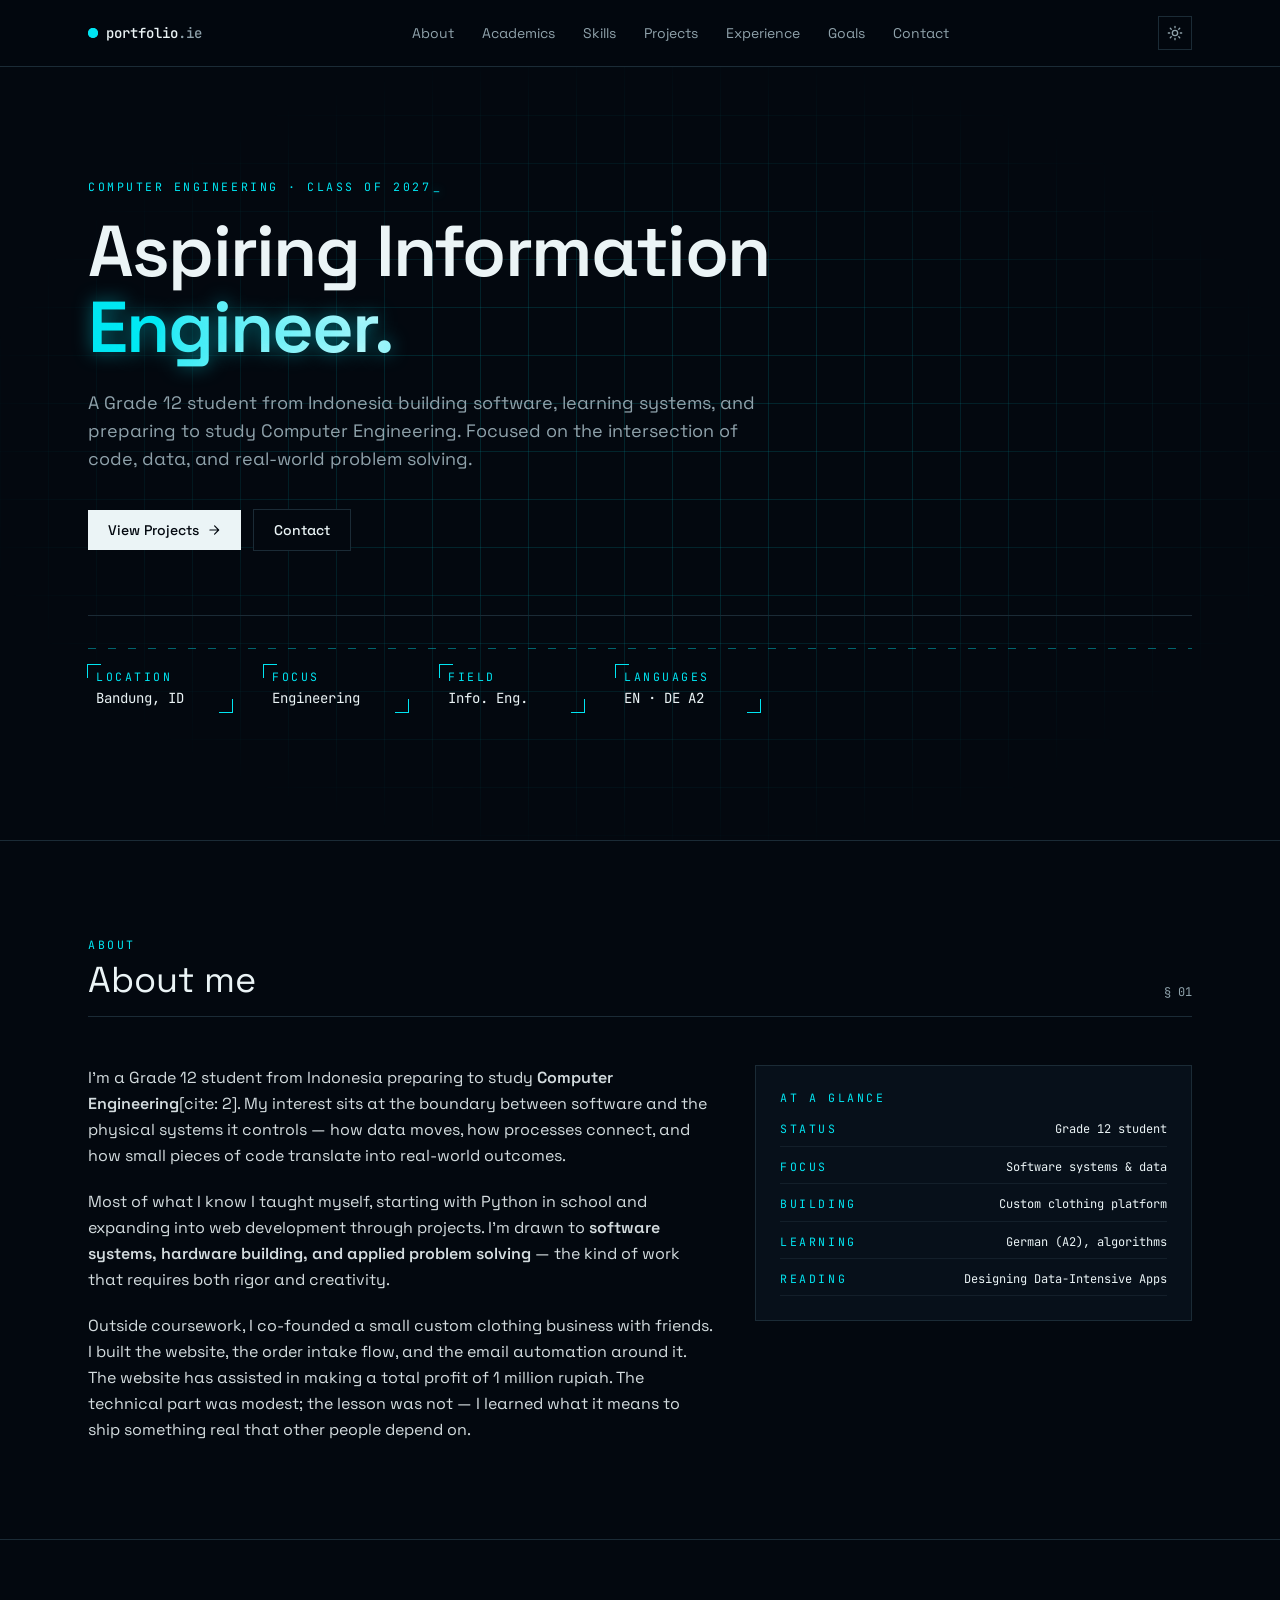
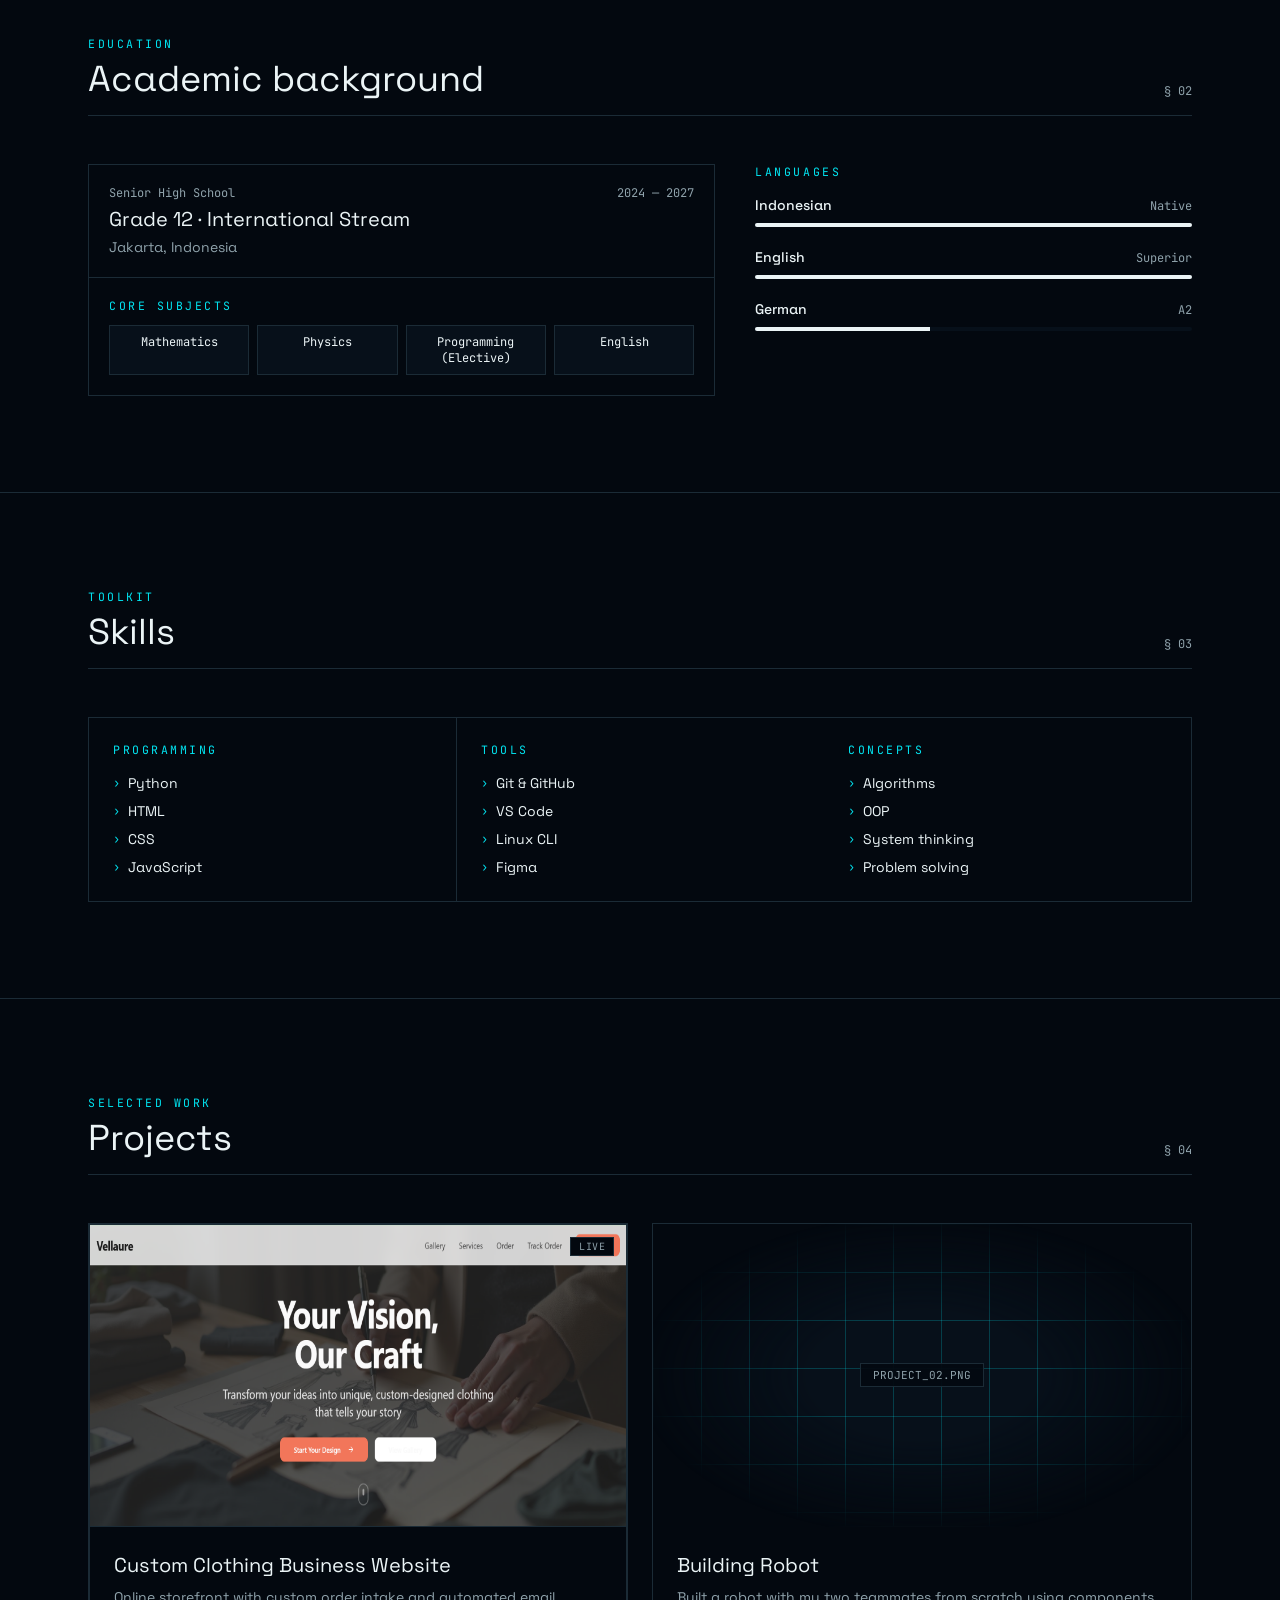
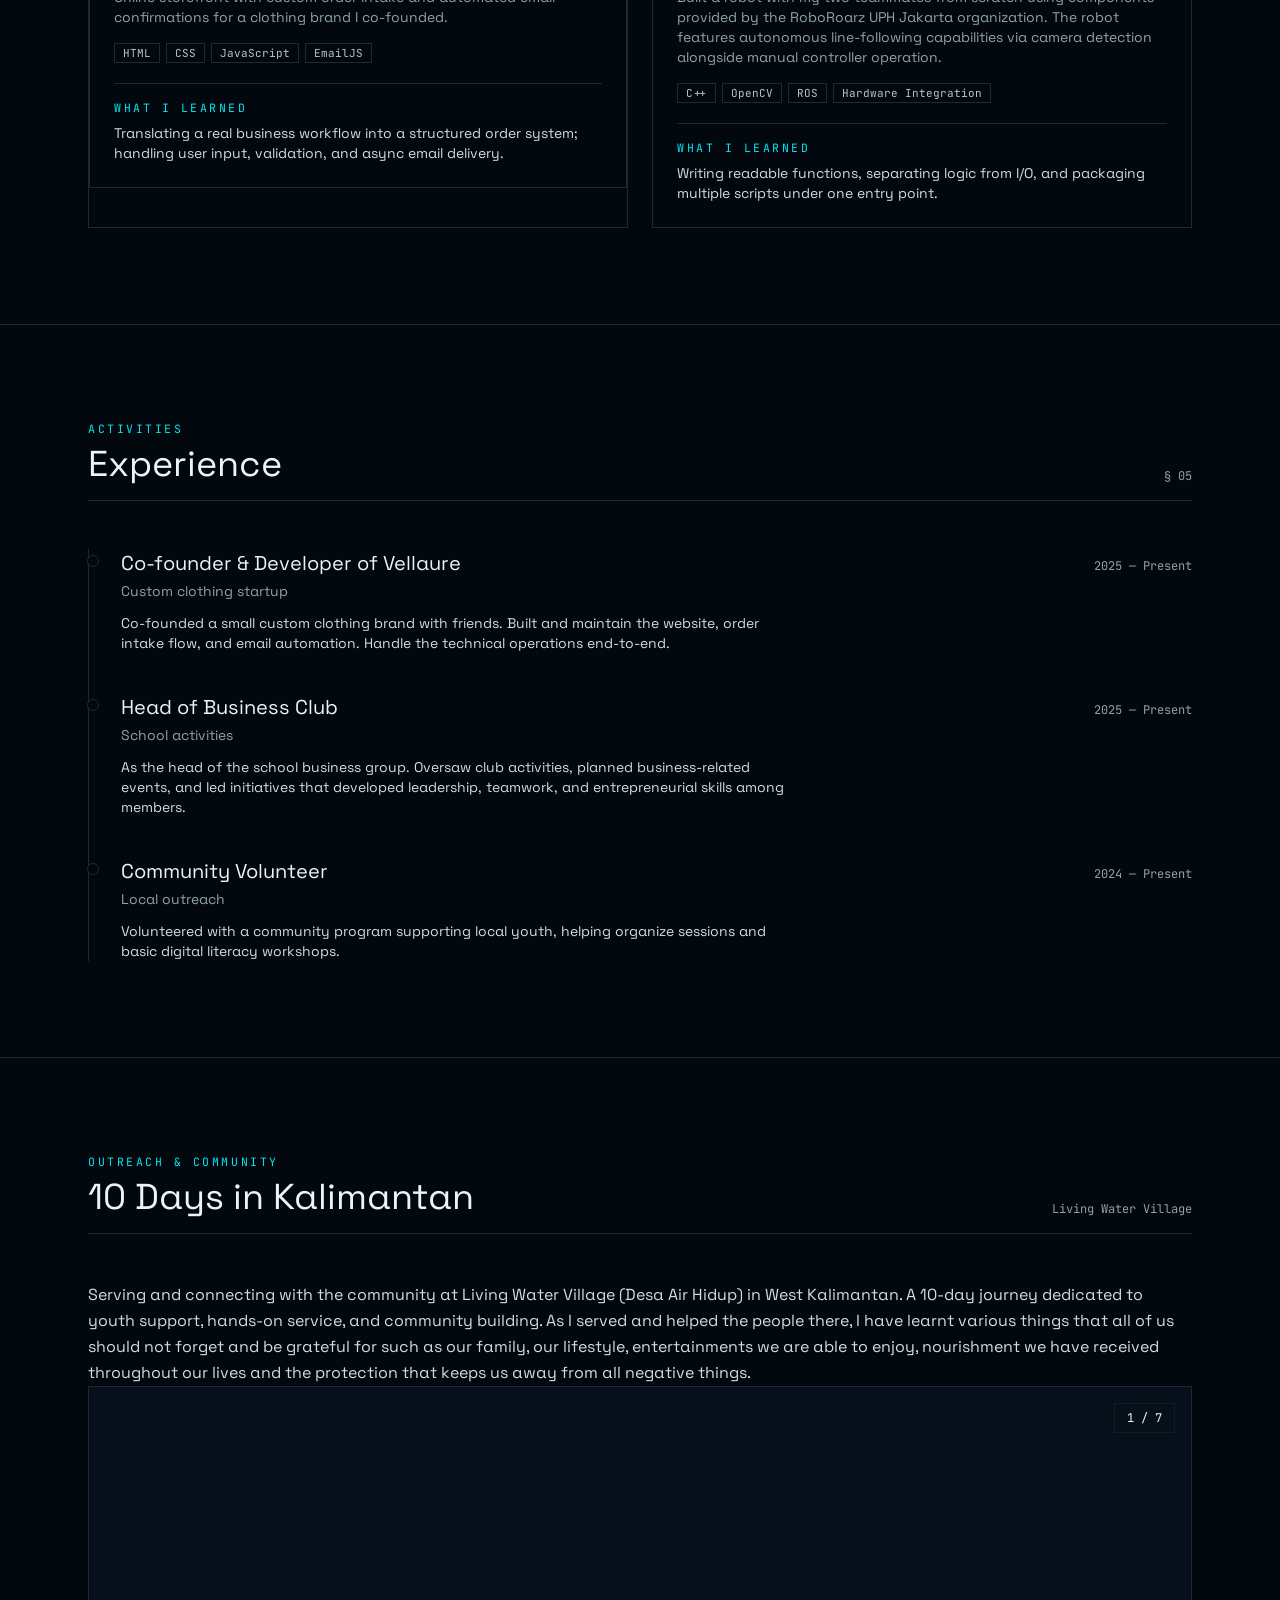
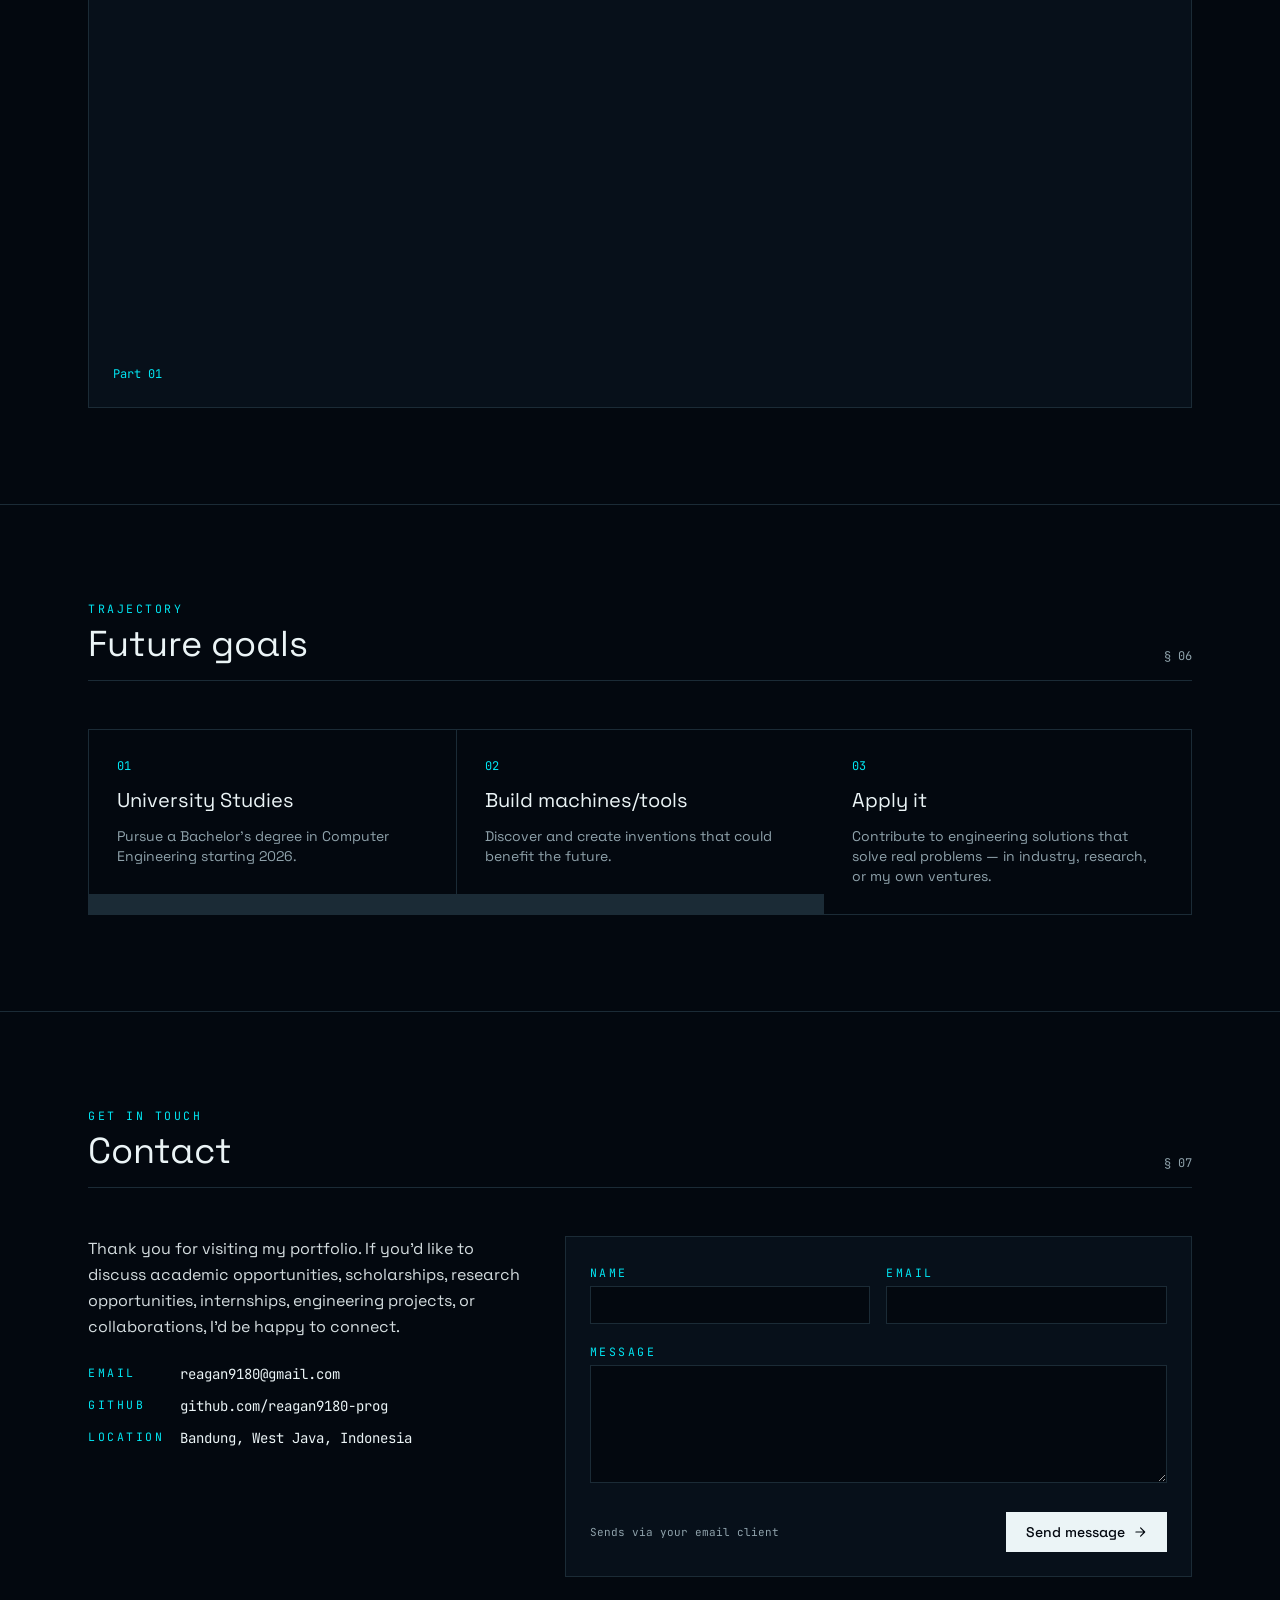
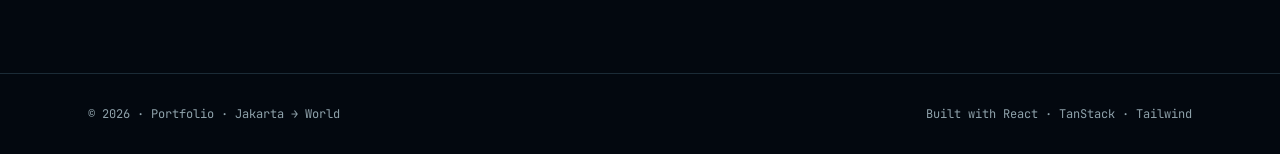
==== index.html @ f6b2bc84 "Update index.html" ====
<!DOCTYPE html>
<html lang="en" class="dark">
<head>
  <meta charset="utf-8">
  <meta name="viewport" content="width=device-width, initial-scale=1">
  <title>Aspiring Computer Engineer — Portfolio</title>
  
  <link rel="stylesheet" href="./assets/styles.css" data-precedence="default">
  <link rel="stylesheet" href="https://fonts.googleapis.com/css2?family=Space+Grotesk:wght@400;500;600;700&family=JetBrains+Mono:wght@400;500;600&display=swap" data-precedence="default">
  
  <link rel="preconnect" href="https://fonts.googleapis.com">
  <link rel="preconnect" href="https://fonts.gstatic.com" crossorigin="anonymous">
  <link rel="modulepreload" href="./assets/index.js">
  <link rel="modulepreload" href="./assets/routes.js">

  <meta name="description" content="Grade 12 student from Indonesia studying Computer Engineering. Projects, skills, and academic background.">
  <meta property="og:type" content="website">
  <meta property="og:title" content="Aspiring Computer Engineer — Portfolio">
  <meta property="og:description" content="Grade 12 student studying Computer Engineering. Projects in Python, web development, and systems thinking.">
  <meta name="twitter:card" content="summary">
</head>
<body>
  <div class="relative min-h-screen text-foreground">
    
    <header class="sticky top-0 z-40 border-b backdrop-blur transition-colors border-rule bg-background/85">
      <div class="mx-auto flex max-w-6xl items-center justify-between px-6 py-4">
        <a href="#top" class="flex items-center gap-2 font-mono text-sm font-medium">
          <span class="relative inline-flex h-2.5 w-2.5">
            <span class="absolute inline-flex h-full w-full animate-pulse-glow rounded-full bg-accent"></span>
            <span class="relative inline-flex h-2.5 w-2.5 rounded-full bg-accent"></span>
          </span>
          <span>portfolio<span class="text-muted-foreground">.ie</span></span>
        </a>
        
        <nav class="hidden items-center gap-7 md:flex">
          <a href="#about" class="text-sm text-muted-foreground transition-colors hover:text-foreground">About</a>
          <a href="#academics" class="text-sm text-muted-foreground transition-colors hover:text-foreground">Academics</a>
          <a href="#skills" class="text-sm text-muted-foreground transition-colors hover:text-foreground">Skills</a>
          <a href="#projects" class="text-sm text-muted-foreground transition-colors hover:text-foreground">Projects</a>
          <a href="#experience" class="text-sm text-muted-foreground transition-colors hover:text-foreground">Experience</a>
          <a href="#goals" class="text-sm text-muted-foreground transition-colors hover:text-foreground">Goals</a>
          <a href="#contact" class="text-sm text-muted-foreground transition-colors hover:text-foreground">Contact</a>
        </nav>
        
        <div class="flex items-center gap-2">
          <button aria-label="Toggle theme" class="rounded-sm border border-border p-2 text-muted-foreground transition hover:text-foreground">
            <svg width="16" height="16" viewBox="0 0 24 24" fill="none" stroke="currentColor" stroke-width="2" stroke-linecap="round" stroke-linejoin="round">
              <circle cx="12" cy="12" r="4"></circle>
              <path d="M12 2v2M12 20v2M4.93 4.93l1.41 1.41M17.66 17.66l1.41 1.41M2 12h2M20 12h2M4.93 19.07l1.41-1.41M17.66 6.34l1.41-1.41"></path>
            </svg>
          </button>
          <button aria-label="Toggle menu" class="rounded-sm border border-border p-2 md:hidden">
            <svg width="16" height="16" viewBox="0 0 24 24" fill="none" stroke="currentColor" stroke-width="2" stroke-linecap="round">
              <path d="M4 6h16M4 12h16M4 18h16"></path>
            </svg>
          </button>
        </div>
      </div>
    </header>

    <main class="relative">
      
      <section id="top" class="relative overflow-hidden border-b border-rule">
        <div class="absolute inset-0 grid-bg opacity-60" aria-hidden="true"></div>
        <div class="relative mx-auto max-w-6xl px-6 pb-24 pt-20 md:pb-32 md:pt-28">
          <p class="eyebrow caret animate-fade-up">Computer Engineering · Class of 2027</p>
          <h1 class="mt-5 max-w-4xl font-serif text-5xl font-semibold leading-[1.05] tracking-tight md:text-7xl animate-fade-up">
            <span class="glitch" data-text="Aspiring Information">Aspiring Information</span><br>
            <span class="text-sheen text-glow">Engineer.</span>
          </h1>
          <p class="mt-6 max-w-2xl text-base text-muted-foreground md:text-lg animate-fade-up">
            A Grade 12 student from Indonesia building software, learning systems, and preparing to study Computer Engineering. Focused on the intersection of code, data, and real-world problem solving.
          </p>
          <div class="mt-9 flex flex-wrap items-center gap-3 animate-fade-up">
            <a href="#projects" class="inline-flex items-center gap-2 rounded-sm bg-foreground px-5 py-2.5 text-sm font-medium text-background transition hover:opacity-90">
              View Projects 
              <svg width="14" height="14" viewBox="0 0 24 24" fill="none" stroke="currentColor" stroke-width="2" stroke-linecap="round" stroke-linejoin="round">
                <path d="M5 12h14M13 5l7 7-7 7"></path>
              </svg>
            </a>
            <a href="#contact" class="inline-flex items-center gap-2 rounded-sm border border-border bg-background px-5 py-2.5 text-sm font-medium transition hover:bg-surface">Contact</a>
          </div>
          
          <div class="mt-16 border-t border-rule pt-8">
            <div class="mb-4 h-px w-full data-stream opacity-70" aria-hidden="true"></div>
            <dl class="grid max-w-2xl grid-cols-2 gap-x-8 gap-y-6 sm:grid-cols-4">
              <div class="corner-brackets px-2 py-1">
                <dt class="eyebrow">Location</dt>
                <dd class="mt-1 font-mono text-sm flicker">Bandung, ID</dd>
              </div>
              <div class="corner-brackets px-2 py-1">
                <dt class="eyebrow">Focus</dt>
                <dd class="mt-1 font-mono text-sm flicker">Engineering</dd>
              </div>
              <div class="corner-brackets px-2 py-1">
                <dt class="eyebrow">Field</dt>
                <dd class="mt-1 font-mono text-sm flicker">Info. Eng.</dd>
              </div>
              <div class="corner-brackets px-2 py-1">
                <dt class="eyebrow">Languages</dt>
                <dd class="mt-1 font-mono text-sm flicker">EN · DE A2</dd>
              </div>
            </dl>
          </div>
        </div>
      </section>

      <section id="about" class="section-pad border-b border-rule">
        <div class="mx-auto max-w-6xl px-6">
          <div class="reveal reveal-in">
            <div class="mb-12 flex items-end justify-between border-b border-rule pb-4 hud-frame">
              <div>
                <p class="eyebrow">About</p>
                <h2 class="mt-2 font-serif text-3xl md:text-4xl glitch" data-text="About me">About me</h2>
              </div>
              <span class="font-mono text-xs text-muted-foreground">§ 01</span>
            </div>
          </div>
          
          <div class="grid gap-10 md:grid-cols-12">
            <div class="md:col-span-7 space-y-5 text-base leading-relaxed text-foreground/90">
              <p>I'm a Grade 12 student from Indonesia preparing to study <strong class="font-semibold">Computer Engineering</strong>[cite: 2]. My interest sits at the boundary between software and the physical systems it controls — how data moves, how processes connect, and how small pieces of code translate into real-world outcomes.</p>
              <p>Most of what I know I taught myself, starting with Python in school and expanding into web development through projects. I'm drawn to <strong class="font-semibold">software systems, hardware building, and applied problem solving</strong> — the kind of work that requires both rigor and creativity.</p>
              <p>Outside coursework, I co-founded a small custom clothing business with friends. I built the website, the order intake flow, and the email automation around it. The website has assisted in making a total profit of 1 million rupiah. The technical part was modest; the lesson was not — I learned what it means to ship something real that other people depend on.</p>
            </div>
            <aside class="md:col-span-5">
              <div class="rounded-sm border border-rule bg-surface p-6">
                <p class="eyebrow">At a glance</p>
                <ul class="mt-4 space-y-3 text-sm">
                  <li class="flex items-baseline justify-between gap-4 border-b border-rule/60 pb-2 last:border-0 last:pb-0">
                    <span class="eyebrow">Status</span>
                    <span class="text-right font-mono text-xs text-foreground">Grade 12 student</span>
                  </li>
                  <li class="flex items-baseline justify-between gap-4 border-b border-rule/60 pb-2 last:border-0 last:pb-0">
                    <span class="eyebrow">Focus</span>
                    <span class="text-right font-mono text-xs text-foreground">Software systems &amp; data</span>
                  </li>
                  <li class="flex items-baseline justify-between gap-4 border-b border-rule/60 pb-2 last:border-0 last:pb-0">
                    <span class="eyebrow">Building</span>
                    <span class="text-right font-mono text-xs text-foreground">Custom clothing platform</span>
                  </li>
                  <li class="flex items-baseline justify-between gap-4 border-b border-rule/60 pb-2 last:border-0 last:pb-0">
                    <span class="eyebrow">Learning</span>
                    <span class="text-right font-mono text-xs text-foreground">German (A2), algorithms</span>
                  </li>
                  <li class="flex items-baseline justify-between gap-4 border-b border-rule/60 pb-2 last:border-0 last:pb-0">
                    <span class="eyebrow">Reading</span>
                    <span class="text-right font-mono text-xs text-foreground">Designing Data-Intensive Apps</span>
                  </li>
                </ul>
              </div>
            </aside>
          </div>
        </div>
      </section>

      <section id="academics" class="section-pad border-b border-rule">
        <div class="mx-auto max-w-6xl px-6">
          <div class="reveal reveal-in">
            <div class="mb-12 flex items-end justify-between border-b border-rule pb-4 hud-frame">
              <div>
                <p class="eyebrow">Education</p>
                <h2 class="mt-2 font-serif text-3xl md:text-4xl glitch" data-text="Academic background">Academic background</h2>
              </div>
              <span class="font-mono text-xs text-muted-foreground">§ 02</span>
            </div>
          </div>
          
          <div class="grid gap-10 md:grid-cols-12">
            <div class="md:col-span-7">
              <div class="rounded-sm border border-rule">
                <div class="flex items-baseline justify-between border-b border-rule p-5">
                  <div>
                    <p class="font-mono text-xs text-muted-foreground">Senior High School</p>
                    <h3 class="mt-1 font-serif text-xl">Grade 12 · International Stream</h3>
                    <p class="mt-1 text-sm text-muted-foreground">Jakarta, Indonesia</p>
                  </div>
                  <span class="font-mono text-xs text-muted-foreground">2024 — 2027</span>
                </div>
                <div class="p-5">
                  <p class="eyebrow mb-3">Core subjects</p>
                  <ul class="grid grid-cols-2 gap-2 sm:grid-cols-4">
                    <li class="rounded-sm border border-rule bg-surface px-3 py-2 text-center font-mono text-xs">Mathematics</li>
                    <li class="rounded-sm border border-rule bg-surface px-3 py-2 text-center font-mono text-xs">Physics</li>
                    <li class="rounded-sm border border-rule bg-surface px-3 py-2 text-center font-mono text-xs">Programming (Elective)</li>
                    <li class="rounded-sm border border-rule bg-surface px-3 py-2 text-center font-mono text-xs">English</li>
                  </ul>
                </div>
              </div>
            </div>
            
            <div class="md:col-span-5">
              <p class="eyebrow mb-4">Languages</p>
              <ul class="space-y-5">
                <li>
                  <div class="flex items-baseline justify-between">
                    <span class="text-sm font-medium">Indonesian</span>
                    <span class="font-mono text-xs text-muted-foreground">Native</span>
                  </div>
                  <div class="mt-2 h-1 w-full overflow-hidden rounded-full bg-surface">
                    <div class="h-full bg-foreground" style="width:100%"></div>
                  </div>
                </li>
                <li>
                  <div class="flex items-baseline justify-between">
                    <span class="text-sm font-medium">English</span>
                    <span class="font-mono text-xs text-muted-foreground">Superior</span>
                  </div>
                  <div class="mt-2 h-1 w-full overflow-hidden rounded-full bg-surface">
                    <div class="h-full bg-foreground" style="width:100%"></div>
                  </div>
                </li>
                <li>
                  <div class="flex items-baseline justify-between">
                    <span class="text-sm font-medium">German</span>
                    <span class="font-mono text-xs text-muted-foreground">A2</span>
                  </div>
                  <div class="mt-2 h-1 w-full overflow-hidden rounded-full bg-surface">
                    <div class="h-full bg-foreground" style="width:40%"></div>
                  </div>
                </li>
              </ul>
            </div>
          </div>
        </div>
      </section>

      <section id="skills" class="section-pad border-b border-rule">
        <div class="mx-auto max-w-6xl px-6">
          <div class="reveal reveal-in">
            <div class="mb-12 flex items-end justify-between border-b border-rule pb-4 hud-frame">
              <div>
                <p class="eyebrow">Toolkit</p>
                <h2 class="mt-2 font-serif text-3xl md:text-4xl glitch" data-text="Skills">Skills</h2>
              </div>
              <span class="font-mono text-xs text-muted-foreground">§ 03</span>
            </div>
          </div>
          
          <div class="grid gap-px overflow-hidden rounded-sm border border-rule bg-rule sm:grid-cols-3">
            <div class="reveal reveal-in">
              <div class="bg-background p-6 transition duration-500 hover:bg-surface">
                <p class="eyebrow">Programming</p>
                <ul class="mt-4 space-y-2">
                  <li class="flex items-center gap-2 text-sm"><span class="font-mono text-xs text-accent">›</span>Python</li>
                  <li class="flex items-center gap-2 text-sm"><span class="font-mono text-xs text-accent">›</span>HTML</li>
                  <li class="flex items-center gap-2 text-sm"><span class="font-mono text-xs text-accent">›</span>CSS</li>
                  <li class="flex items-center gap-2 text-sm"><span class="font-mono text-xs text-accent">›</span>JavaScript</li>
                </ul>
              </div>
            </div>
            
            <div class="reveal reveal-in" style="transition-delay:120ms">
              <div class="bg-background p-6 transition duration-500 hover:bg-surface">
                <p class="eyebrow">Tools</p>
                <ul class="mt-4 space-y-2">
                  <li class="flex items-center gap-2 text-sm"><span class="font-mono text-xs text-accent">›</span>Git &amp; GitHub</li>
                  <li class="flex items-center gap-2 text-sm"><span class="font-mono text-xs text-accent">›</span>VS Code</li>
                  <li class="flex items-center gap-2 text-sm"><span class="font-mono text-xs text-accent">›</span>Linux CLI</li>
                  <li class="flex items-center gap-2 text-sm"><span class="font-mono text-xs text-accent">›</span>Figma</li>
                </ul>
              </div>
            </div>
            
            <div class="reveal reveal-in" style="transition-delay:240ms">
              <div class="bg-background p-6 transition duration-500 hover:bg-surface">
                <p class="eyebrow">Concepts</p>
                <ul class="mt-4 space-y-2">
                  <li class="flex items-center gap-2 text-sm"><span class="font-mono text-xs text-accent">›</span>Algorithms</li>
                  <li class="flex items-center gap-2 text-sm"><span class="font-mono text-xs text-accent">›</span>OOP</li>
                  <li class="flex items-center gap-2 text-sm"><span class="font-mono text-xs text-accent">›</span>System thinking</li>
                  <li class="flex items-center gap-2 text-sm"><span class="font-mono text-xs text-accent">›</span>Problem solving</li>
                </ul>
              </div>
            </div>
          </div>
        </div>
      </section>

      <section id="projects" class="section-pad border-b border-rule">
        <div class="mx-auto max-w-6xl px-6">
          <div class="reveal reveal-in">
            <div class="mb-12 flex items-end justify-between border-b border-rule pb-4 hud-frame">
              <div>
                <p class="eyebrow">Selected work</p>
                <h2 class="mt-2 font-serif text-3xl md:text-4xl glitch" data-text="Projects">Projects</h2>
              </div>
              <span class="font-mono text-xs text-muted-foreground">§ 04</span>
            </div>
          </div>
          
          <div class="grid gap-6 md:grid-cols-2">
            <div class="reveal reveal-in" style="transition-delay:110ms">
              <article class="group flex flex-col h-full overflow-hidden rounded-sm border border-rule bg-white dark:bg-[#03050a] transition-all duration-300 hover:border-accent/40 backdrop-blur-sm">
                <a href="https://preview--vellaure.lovable.app/" target="_blank" rel="noreferrer" class="group flex flex-col overflow-hidden rounded-sm border border-rule bg-background transition duration-500 hover:-translate-y-1 hover:border-accent/60 hover:shadow-[0_20px_60px_-20px_color-mix(in_oklab,var(--color-accent)_35%,transparent)]">
                <div class="relative aspect-[16/9] overflow-hidden border-b border-rule bg-surface">
                <img src="./public/images/Vellaureimg.png" alt="Custom Clothing Business Storefront" class="h-full w-full object-cover transition duration-500 group-hover:scale-105">
                <span class="absolute right-3 top-3 rounded-sm border border-rule bg-background px-2 py-0.5 font-mono text-[10px] uppercase tracking-wider text-muted-foreground">Live</span>
                </div>
                <div class="flex flex-1 flex-col p-6">
                  <h3 class="font-serif text-xl">Custom Clothing Business Website</h3>
                  <p class="mt-2 text-sm text-muted-foreground">Online storefront with custom order intake and automated email confirmations for a clothing brand I co-founded.</p>
                  <div class="mt-4 flex flex-wrap gap-1.5">
                    <span class="rounded-sm border border-rule px-2 py-0.5 font-mono text-[11px] text-foreground/80">HTML</span>
                    <span class="rounded-sm border border-rule px-2 py-0.5 font-mono text-[11px] text-foreground/80">CSS</span>
                    <span class="rounded-sm border border-rule px-2 py-0.5 font-mono text-[11px] text-foreground/80">JavaScript</span>
                    <span class="rounded-sm border border-rule px-2 py-0.5 font-mono text-[11px] text-foreground/80">EmailJS</span>
                  </div>
                  <div class="mt-5 border-t border-rule pt-4">
                    <p class="eyebrow">What I learned</p>
                    <p class="mt-2 text-sm text-foreground/90">Translating a real business workflow into a structured order system; handling user input, validation, and async email delivery.</p>
                  </div>
                </div>
                </a>
              </article>
            </div>
            
            <div class="reveal reveal-in" style="transition-delay:110ms">
              <article class="group flex flex-col overflow-hidden rounded-sm border border-rule bg-background transition duration-500 hover:-translate-y-1 hover:border-accent/60 hover:shadow-[0_20px_60px_-20px_color-mix(in_oklab,var(--color-accent)_35%,transparent)]">
                <div class="relative aspect-[16/9] overflow-hidden border-b border-rule bg-surface grid-bg">
                  <div class="absolute inset-0 flex items-center justify-center">
                    <div class="rounded-sm border border-rule bg-background/80 px-3 py-1 font-mono text-[11px] text-muted-foreground backdrop-blur">PROJECT_02.PNG</div>
                  </div>
                  <span class="absolute right-3 top-3 rounded-sm border border-rule bg-background px-2 py-0.5 font-mono text-[10px] uppercase tracking-wider text-muted-foreground">Complete</span>
                </div>
                <div class="flex flex-1 flex-col p-6">
                  <h3 class="font-serif text-xl">Building Robot</h3>
                  <p class="mt-2 text-sm text-muted-foreground">Built a robot with my two teammates from scratch using components provided by the RoboRoarz UPH Jakarta organization. The robot features autonomous line-following capabilities via camera detection alongside manual controller operation.</p>
                  <div class="mt-4 flex flex-wrap gap-1.5">
                  <span class="rounded-sm border border-rule px-2 py-0.5 font-mono text-[11px] text-foreground/80">C++</span>
                  <span class="rounded-sm border border-rule px-2 py-0.5 font-mono text-[11px] text-foreground/80">OpenCV</span>
                  <span class="rounded-sm border border-rule px-2 py-0.5 font-mono text-[11px] text-foreground/80">ROS</span>
                  <span class="rounded-sm border border-rule px-2 py-0.5 font-mono text-[11px] text-foreground/80">Hardware Integration</span>
                  </div>
                  <div class="mt-5 border-t border-rule pt-4">
                    <p class="eyebrow">What I learned</p>
                    <p class="mt-2 text-sm text-foreground/90">Writing readable functions, separating logic from I/O, and packaging multiple scripts under one entry point.</p>
                  </div>
                </div>
              </article>
            </div>
          </div>
        </div>
      </section>

      <section id="experience" class="section-pad border-b border-rule">
        <div class="mx-auto max-w-6xl px-6">
          <div class="reveal reveal-in">
            <div class="mb-12 flex items-end justify-between border-b border-rule pb-4 hud-frame">
              <div>
                <p class="eyebrow">Activities</p>
                <h2 class="mt-2 font-serif text-3xl md:text-4xl glitch" data-text="Experience">Experience</h2>
              </div>
              <span class="font-mono text-xs text-muted-foreground">§ 05</span>
            </div>
          </div>
          
          <ol class="relative space-y-10 border-l border-rule pl-8">
            <div class="reveal reveal-in">
              <li class="relative">
                <span class="absolute -left-[34px] top-1.5 h-3 w-3 rounded-full border border-rule bg-background"></span>
                <div class="flex flex-wrap items-baseline justify-between gap-2">
                  <h3 class="font-serif text-xl">Co-founder &amp; Developer of Vellaure</h3>
                  <span class="font-mono text-xs text-muted-foreground">2025 — Present</span>
                </div>
                <p class="mt-1 text-sm text-muted-foreground">Custom clothing startup</p>
                <p class="mt-3 max-w-2xl text-sm text-foreground/90">Co-founded a small custom clothing brand with friends. Built and maintain the website, order intake flow, and email automation. Handle the technical operations end-to-end.</p>
              </li>
            </div>
            
            <div class="reveal reveal-in" style="transition-delay:120ms">
              <li class="relative">
                <span class="absolute -left-[34px] top-1.5 h-3 w-3 rounded-full border border-rule bg-background"></span>
                <div class="flex flex-wrap items-baseline justify-between gap-2">
                  <h3 class="font-serif text-xl">Head of Business Club</h3>
                  <span class="font-mono text-xs text-muted-foreground">2025 — Present</span>
                </div>
                <p class="mt-1 text-sm text-muted-foreground">School activities</p>
                <p class="mt-3 max-w-2xl text-sm text-foreground/90">As the head of the school business group. Oversaw club activities, planned business-related events, and led initiatives that developed leadership, teamwork, and entrepreneurial skills among members. </p>
              </li>
            </div>
            
            <div class="reveal reveal-in" style="transition-delay:240ms">
              <li class="relative">
                <span class="absolute -left-[34px] top-1.5 h-3 w-3 rounded-full border border-rule bg-background"></span>
                <div class="flex flex-wrap items-baseline justify-between gap-2">
                  <h3 class="font-serif text-xl">Community Volunteer</h3>
                  <span class="font-mono text-xs text-muted-foreground">2024 — Present</span>
                </div>
                <p class="mt-1 text-sm text-muted-foreground">Local outreach</p>
                <p class="mt-3 max-w-2xl text-sm text-foreground/90">Volunteered with a community program supporting local youth, helping organize sessions and basic digital literacy workshops.</p>
              </li>
            </div>
          </ol>
        </div>
      </section>

      <section id="kalimantan-slideshow" class="section-pad border-b border-rule">
        <div class="mx-auto max-w-6xl px-6">
          <div class="reveal reveal-in">
            <div class="mb-12 flex items-end justify-between border-b border-rule pb-4 hud-frame">
              <div>
                <p class="eyebrow">Outreach & Community</p>
                <h2 class="mt-2 font-serif text-3xl md:text-4xl glitch" data-text="10 Days in Kalimantan">10 Days in Kalimantan</h2>
              </div>
              <span class="font-mono text-xs text-muted-foreground">Living Water Village</span>
            </div>
          </div>

          <p class="mb-8 max-w-3xl text-base leading-relaxed text-foreground/90">
            Serving and connecting with the community at Living Water Village (Desa Air Hidup) in West Kalimantan. A 10-day journey dedicated to youth support, hands-on service, and community building. As I served and helped the people there, I have learnt various things that all of us should not forget and be grateful for such as our family, our lifestyle, entertainments we are able to enjoy, nourishment we have received throughout our lives and the protection that keeps us away from all negative things.
          </p>

          <div class="relative overflow-hidden rounded-sm border border-rule bg-surface shadow-2xl">
            <div id="slideshow-track" class="relative aspect-[16/9] w-full overflow-hidden md:aspect-[21/9]">
              
              <!-- Slide 1 -->
              <div class="slide absolute inset-0 transition-opacity duration-1000 ease-in-out opacity-100">
                <video src="./public/video/WhatsApp Video 2026-10-21 at 19.41.22.mp4" class="h-full w-full object-cover" autoplay muted loop playsinline></video>
                <div class="absolute bottom-0 inset-x-0 bg-gradient-to-t from-black/80 via-black/40 to-transparent p-6 text-white pointer-events-none">
                  <span class="font-mono text-xs text-accent">Part 01</span>
                </div>
              </div>

              <!-- Slide 2 -->
              <div class="slide absolute inset-0 transition-opacity duration-1000 ease-in-out opacity-0">
                <video src="./public/video/WhatsApp Video 2026-10-21 at 19.41.30.mp4" class="h-full w-full object-cover" autoplay muted loop playsinline></video>
                <div class="absolute bottom-0 inset-x-0 bg-gradient-to-t from-black/80 via-black/40 to-transparent p-6 text-white pointer-events-none">
                  <span class="font-mono text-xs text-accent">Part 02</span>
                </div>
              </div>

              <!-- Slide 3 -->
              <div class="slide absolute inset-0 transition-opacity duration-1000 ease-in-out opacity-0">
                <video src="./public/video/WhatsApp Video 2026-10-21 at 19.41.34.mp4" class="h-full w-full object-cover" autoplay muted loop playsinline></video>
                <div class="absolute bottom-0 inset-x-0 bg-gradient-to-t from-black/80 via-black/40 to-transparent p-6 text-white pointer-events-none">
                  <span class="font-mono text-xs text-accent">Part 03</span>
                </div>
              </div>

              <!-- Slide 4 -->
              <div class="slide absolute inset-0 transition-opacity duration-1000 ease-in-out opacity-0">
                <video src="./public/video/WhatsApp Video 2026-10-21 at 19.41.42.mp4" class="h-full w-full object-cover" autoplay muted loop playsinline></video>
                <div class="absolute bottom-0 inset-x-0 bg-gradient-to-t from-black/80 via-black/40 to-transparent p-6 text-white pointer-events-none">
                  <span class="font-mono text-xs text-accent">Part 04</span>
                </div>
              </div>

              <!-- Slide 5 -->
              <div class="slide absolute inset-0 transition-opacity duration-1000 ease-in-out opacity-0">
                <video src="./public/video/WhatsApp Video 2026-10-21 at 19.42.37.mp4" class="h-full w-full object-cover" autoplay muted loop playsinline></video>
                <div class="absolute bottom-0 inset-x-0 bg-gradient-to-t from-black/80 via-black/40 to-transparent p-6 text-white pointer-events-none">
                  <span class="font-mono text-xs text-accent">Part 05</span>
                </div>
              </div>

              <!-- Slide 6 -->
              <div class="slide absolute inset-0 transition-opacity duration-1000 ease-in-out opacity-0">
                <video src="./public/video/WhatsApp Video 2026-10-21 at 19.42.44.mp4" class="h-full w-full object-cover" autoplay muted loop playsinline></video>
                <div class="absolute bottom-0 inset-x-0 bg-gradient-to-t from-black/80 via-black/40 to-transparent p-6 text-white pointer-events-none">
                  <span class="font-mono text-xs text-accent">Part 06</span>
                </div>
              </div>

              <!-- Slide 7 -->
              <div class="slide absolute inset-0 transition-opacity duration-1000 ease-in-out opacity-0">
                <video src="./public/video/WhatsApp Video 2026-10-21 at 19.42.50.mp4" class="h-full w-full object-cover" autoplay muted loop playsinline></video>
                <div class="absolute bottom-0 inset-x-0 bg-gradient-to-t from-black/80 via-black/40 to-transparent p-6 text-white pointer-events-none">
                  <span class="font-mono text-xs text-accent">Part 07</span>
                </div>
              </div>

            </div>

            <div class="absolute top-4 right-4 z-10 flex items-center gap-2 rounded-sm border border-border/50 bg-background/70 px-3 py-1.5 backdrop-blur">
              <span id="slide-counter" class="font-mono text-xs text-foreground">1 / 7</span>
            </div>
          </div>
        </div>
      </section>

      <script>
        (function initKalimantanSlideshow() {
          let currentSlide = 0;
          const slides = document.querySelectorAll('#slideshow-track .slide');
          const counter = document.getElementById('slide-counter');
          const totalSlides = slides.length;
          const intervalTime = 4000;

          if (!slides.length) return;

          function showSlide(index) {
            slides.forEach((slide, i) => {
              if (i === index) {
                slide.classList.remove('opacity-0');
                slide.classList.add('opacity-100');
              } else {
                slide.classList.remove('opacity-100');
                slide.classList.add('opacity-0');
              }
            });
            if (counter) {
              counter.textContent = `${index + 1} / ${totalSlides}`;
            }
          }

          function nextSlide() {
            currentSlide = (currentSlide + 1) % totalSlides;
            showSlide(currentSlide);
          }

          setInterval(nextSlide, intervalTime);
        })();
      </script>

      <section id="goals" class="section-pad border-b border-rule">
        <div class="mx-auto max-w-6xl px-6">
          <div class="reveal reveal-in">
            <div class="mb-12 flex items-end justify-between border-b border-rule pb-4 hud-frame">
              <div>
                <p class="eyebrow">Trajectory</p>
                <h2 class="mt-2 font-serif text-3xl md:text-4xl glitch" data-text="Future goals">Future goals</h2>
              </div>
              <span class="font-mono text-xs text-muted-foreground">§ 06</span>
            </div>
          </div>
          
          <div class="grid gap-px overflow-hidden rounded-sm border border-rule bg-rule md:grid-cols-3">
            <div class="reveal reveal-in">
              <div class="bg-background p-7 transition duration-500 hover:bg-surface">
                <p class="font-mono text-xs text-accent">01</p>
                <h3 class="mt-3 font-serif text-xl">University Studies</h3>
                <p class="mt-3 text-sm text-muted-foreground">Pursue a Bachelor's degree in Computer Engineering starting 2026.</p>
              </div>
            </div>
            
            <div class="reveal reveal-in" style="transition-delay:140ms">
              <div class="bg-background p-7 transition duration-500 hover:bg-surface">
                <p class="font-mono text-xs text-accent">02</p>
                <h3 class="mt-3 font-serif text-xl">Build machines/tools</h3>
                <p class="mt-3 text-sm text-muted-foreground">Discover and create inventions that could benefit the future.</p>
              </div>
            </div>
            
            <div class="reveal reveal-in" style="transition-delay:280ms">
              <div class="bg-background p-7 transition duration-500 hover:bg-surface">
                <p class="font-mono text-xs text-accent">03</p>
                <h3 class="mt-3 font-serif text-xl">Apply it</h3>
                <p class="mt-3 text-sm text-muted-foreground">Contribute to engineering solutions that solve real problems — in industry, research, or my own ventures.</p>
              </div>
            </div>
          </div>
        </div>
      </section>

      <section id="contact" class="section-pad">
        <div class="mx-auto max-w-6xl px-6">
          <div class="reveal reveal-in">
            <div class="mb-12 flex items-end justify-between border-b border-rule pb-4 hud-frame">
              <div>
                <p class="eyebrow">Get in touch</p>
                <h2 class="mt-2 font-serif text-3xl md:text-4xl glitch" data-text="Contact">Contact</h2>
              </div>
              <span class="font-mono text-xs text-muted-foreground">§ 07</span>
            </div>
          </div>
          
          <div class="grid gap-10 md:grid-cols-12">
            <div class="md:col-span-5 space-y-6">
              <p class="text-base leading-relaxed text-foreground/90">Thank you for visiting my portfolio. If you'd like to discuss academic opportunities, scholarships, research opportunities, internships, engineering projects, or collaborations, I'd be happy to connect.</p>
              <ul class="space-y-3 text-sm">
                <li class="flex items-center gap-3"><span class="eyebrow w-20">Email</span><a href="mailto:hello@example.com" class="font-mono text-foreground hover:text-accent">reagan9180@gmail.com</a></li>
                <li class="flex items-center gap-3"><span class="eyebrow w-20">GitHub</span><a href="https://github.com" target="_blank" rel="noreferrer" class="font-mono text-foreground hover:text-accent">github.com/reagan9180-prog</a></li>
                <li class="flex items-center gap-3"><span class="eyebrow w-20">Location</span><span class="font-mono text-foreground">Bandung, West Java, Indonesia</span></li>
              </ul>
            </div>
            
            <form class="md:col-span-7 space-y-4 rounded-sm border border-rule bg-surface p-6">
              <div class="grid gap-4 sm:grid-cols-2">
                <label class="block">
                  <span class="eyebrow">Name</span>
                  <input type="text" required class="mt-1 w-full rounded-sm border border-border bg-background px-3 py-2 text-sm outline-none transition focus:border-foreground/50 focus:ring-2 focus:ring-ring/20" name="name">
                </label>
                <label class="block">
                  <span class="eyebrow">Email</span>
                  <input type="email" required class="mt-1 w-full rounded-sm border border-border bg-background px-3 py-2 text-sm outline-none transition focus:border-foreground/50 focus:ring-2 focus:ring-ring/20" name="email">
                </label>
              </div>
              <label class="block">
                <span class="eyebrow">Message</span>
                <textarea name="message" required rows="5" class="mt-1 w-full rounded-sm border border-border bg-background px-3 py-2 text-sm outline-none transition focus:border-foreground/50 focus:ring-2 focus:ring-ring/20"></textarea>
              </label>
              <div class="flex items-center justify-between pt-2">
                <p class="font-mono text-[11px] text-muted-foreground">Sends via your email client</p>
                <button type="submit" class="inline-flex items-center gap-2 rounded-sm bg-foreground px-5 py-2.5 text-sm font-medium text-background transition hover:opacity-90">
                  Send message 
                  <svg width="14" height="14" viewBox="0 0 24 24" fill="none" stroke="currentColor" stroke-width="2" stroke-linecap="round" stroke-linejoin="round">
                    <path d="M5 12h14M13 5l7 7-7 7"></path>
                  </svg>
                </button>
              </div>
            </form>
          </div>
        </div>
      </section>
    </main>

    <footer class="border-t border-rule">
      <div class="mx-auto flex max-w-6xl flex-col items-start justify-between gap-3 px-6 py-8 text-xs text-muted-foreground sm:flex-row sm:items-center">
        <p class="font-mono">© 2026 · Portfolio · Jakarta → World</p>
        <p class="font-mono">Built with React · TanStack · Tailwind</p>
      </div>
    </footer>
  </div>
</body>
</html>
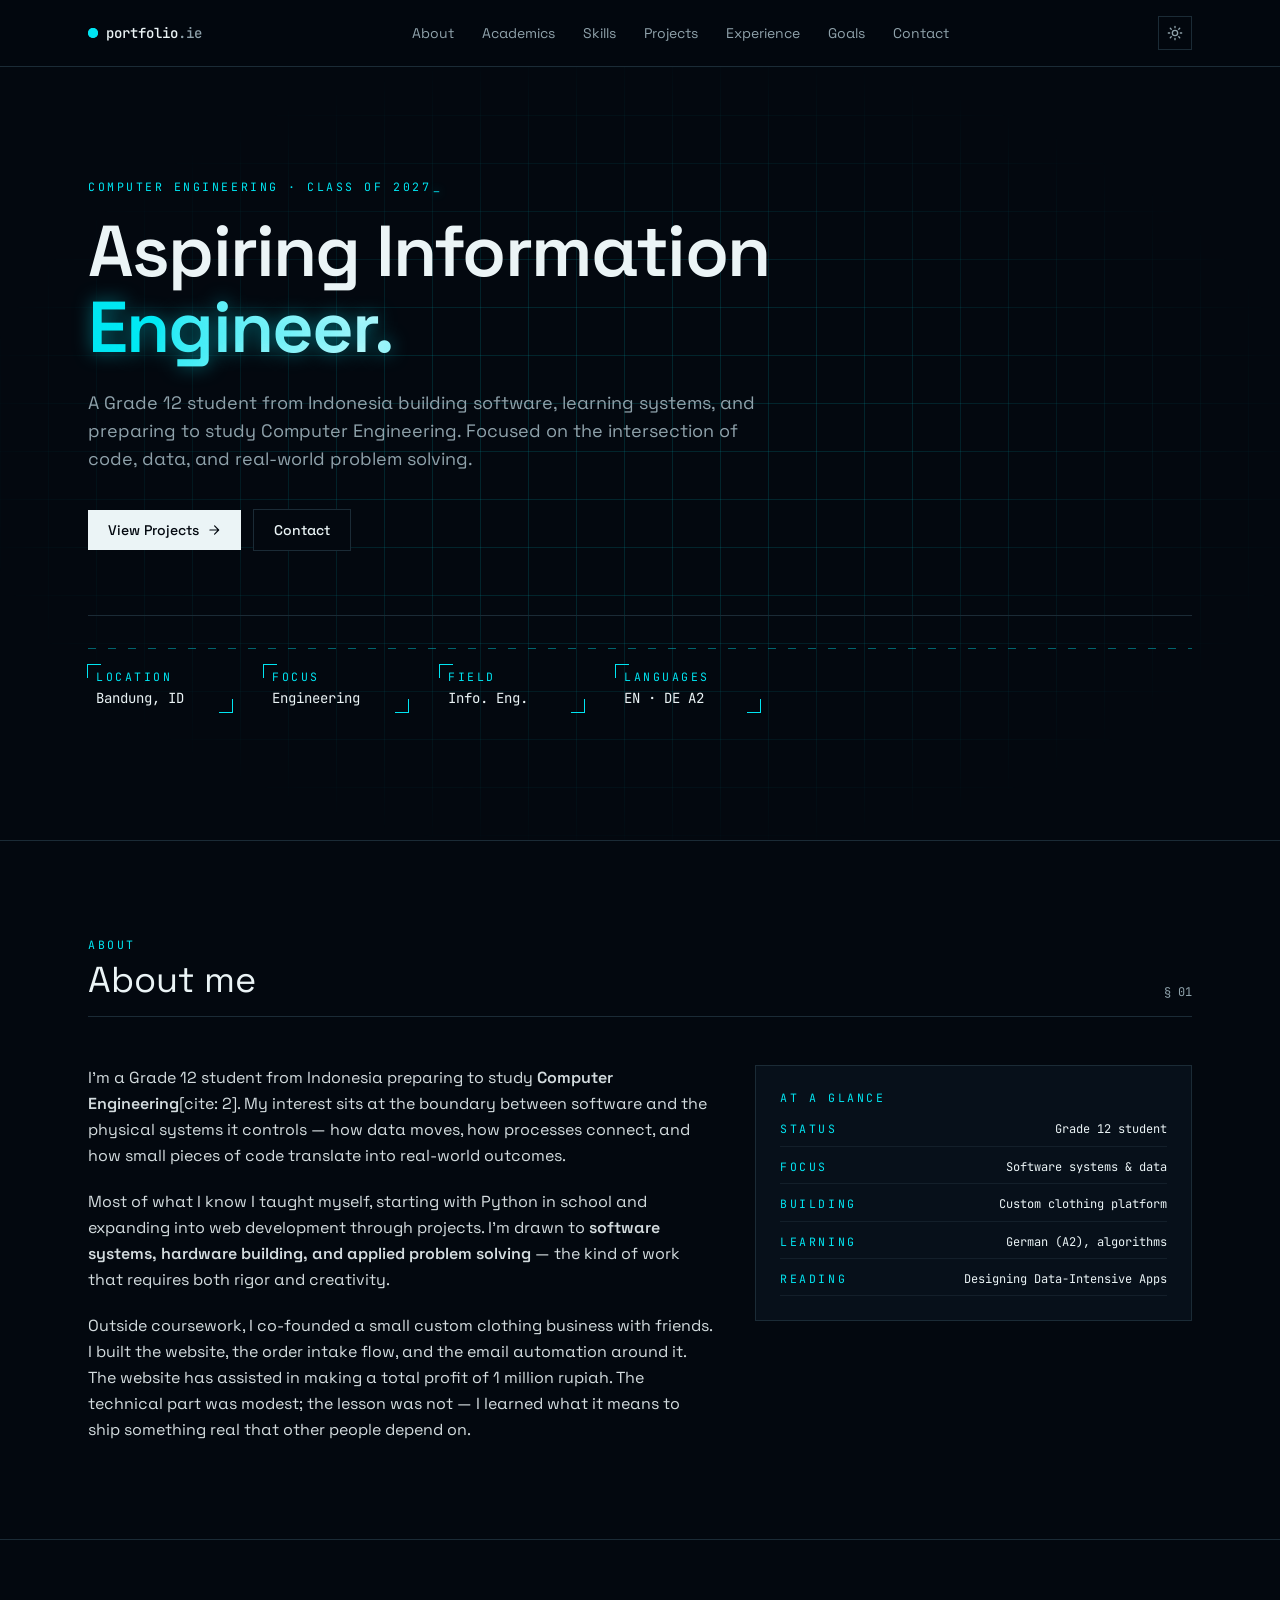
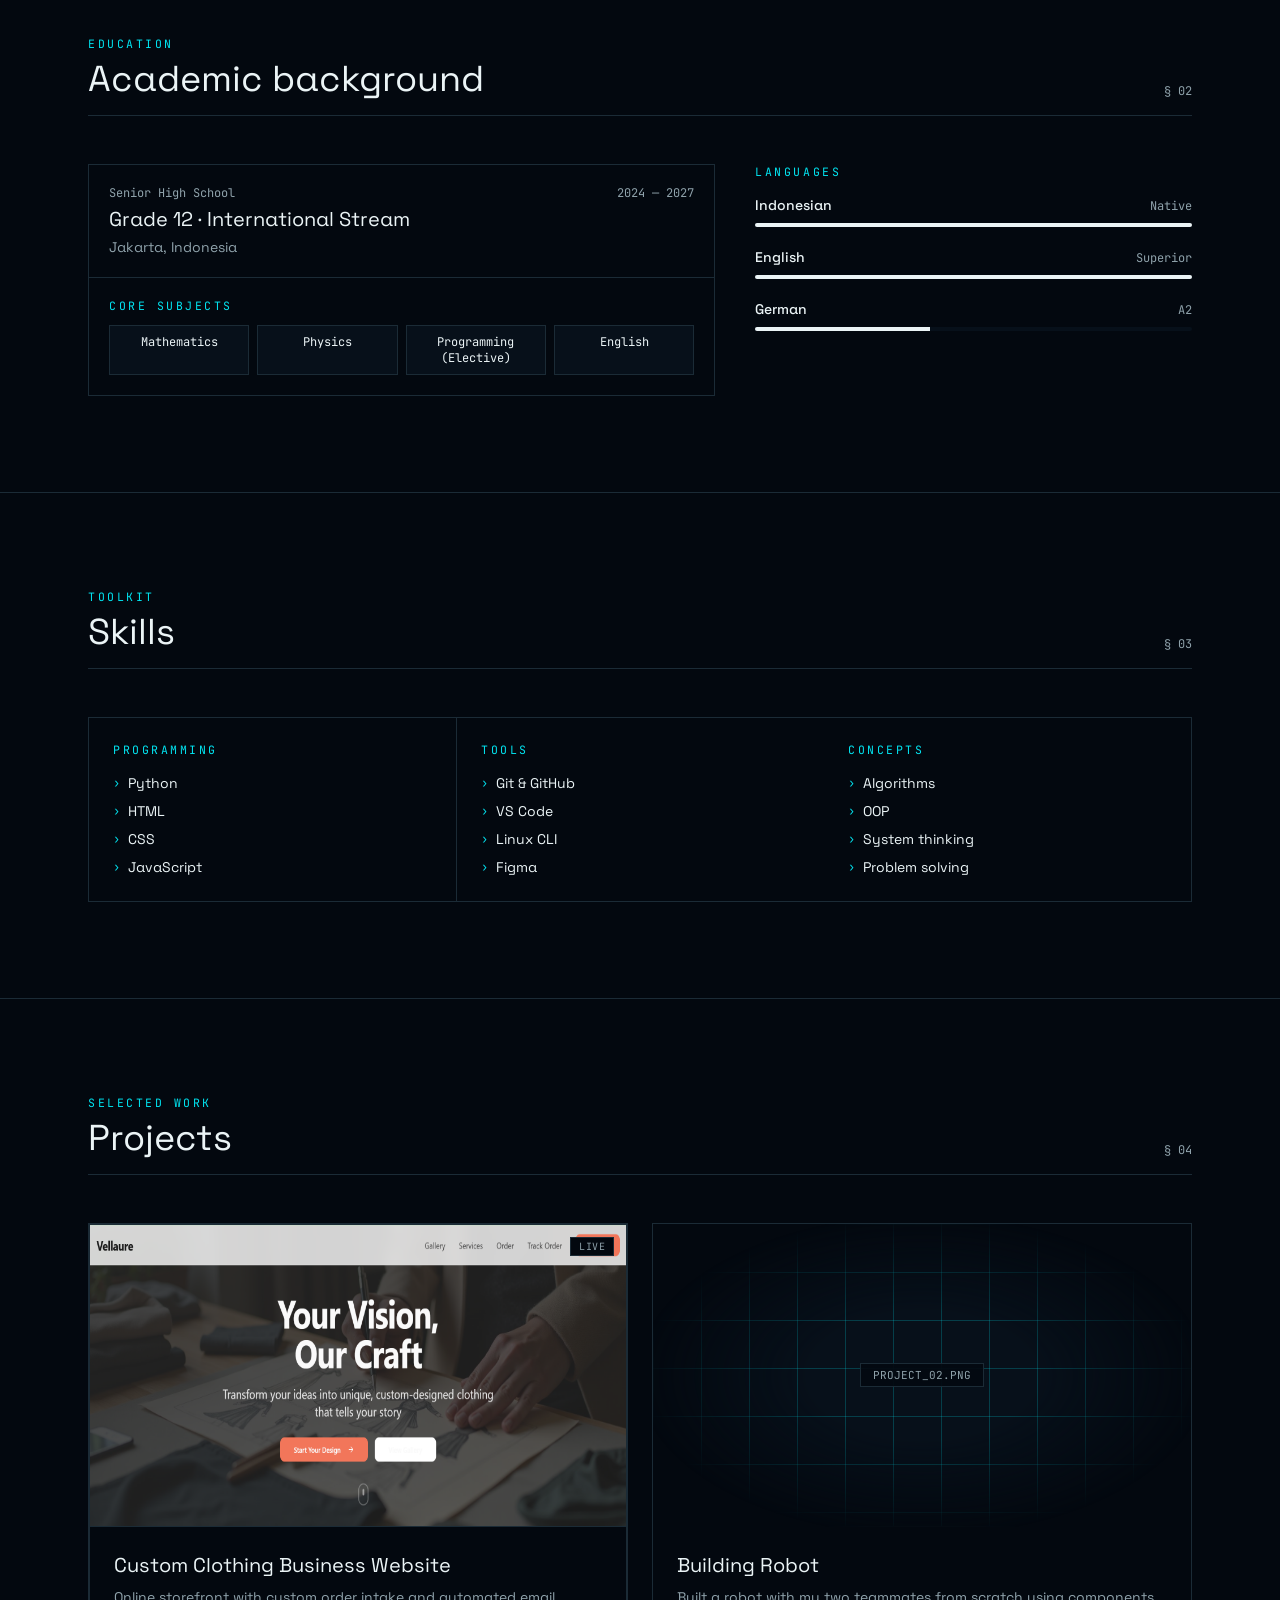
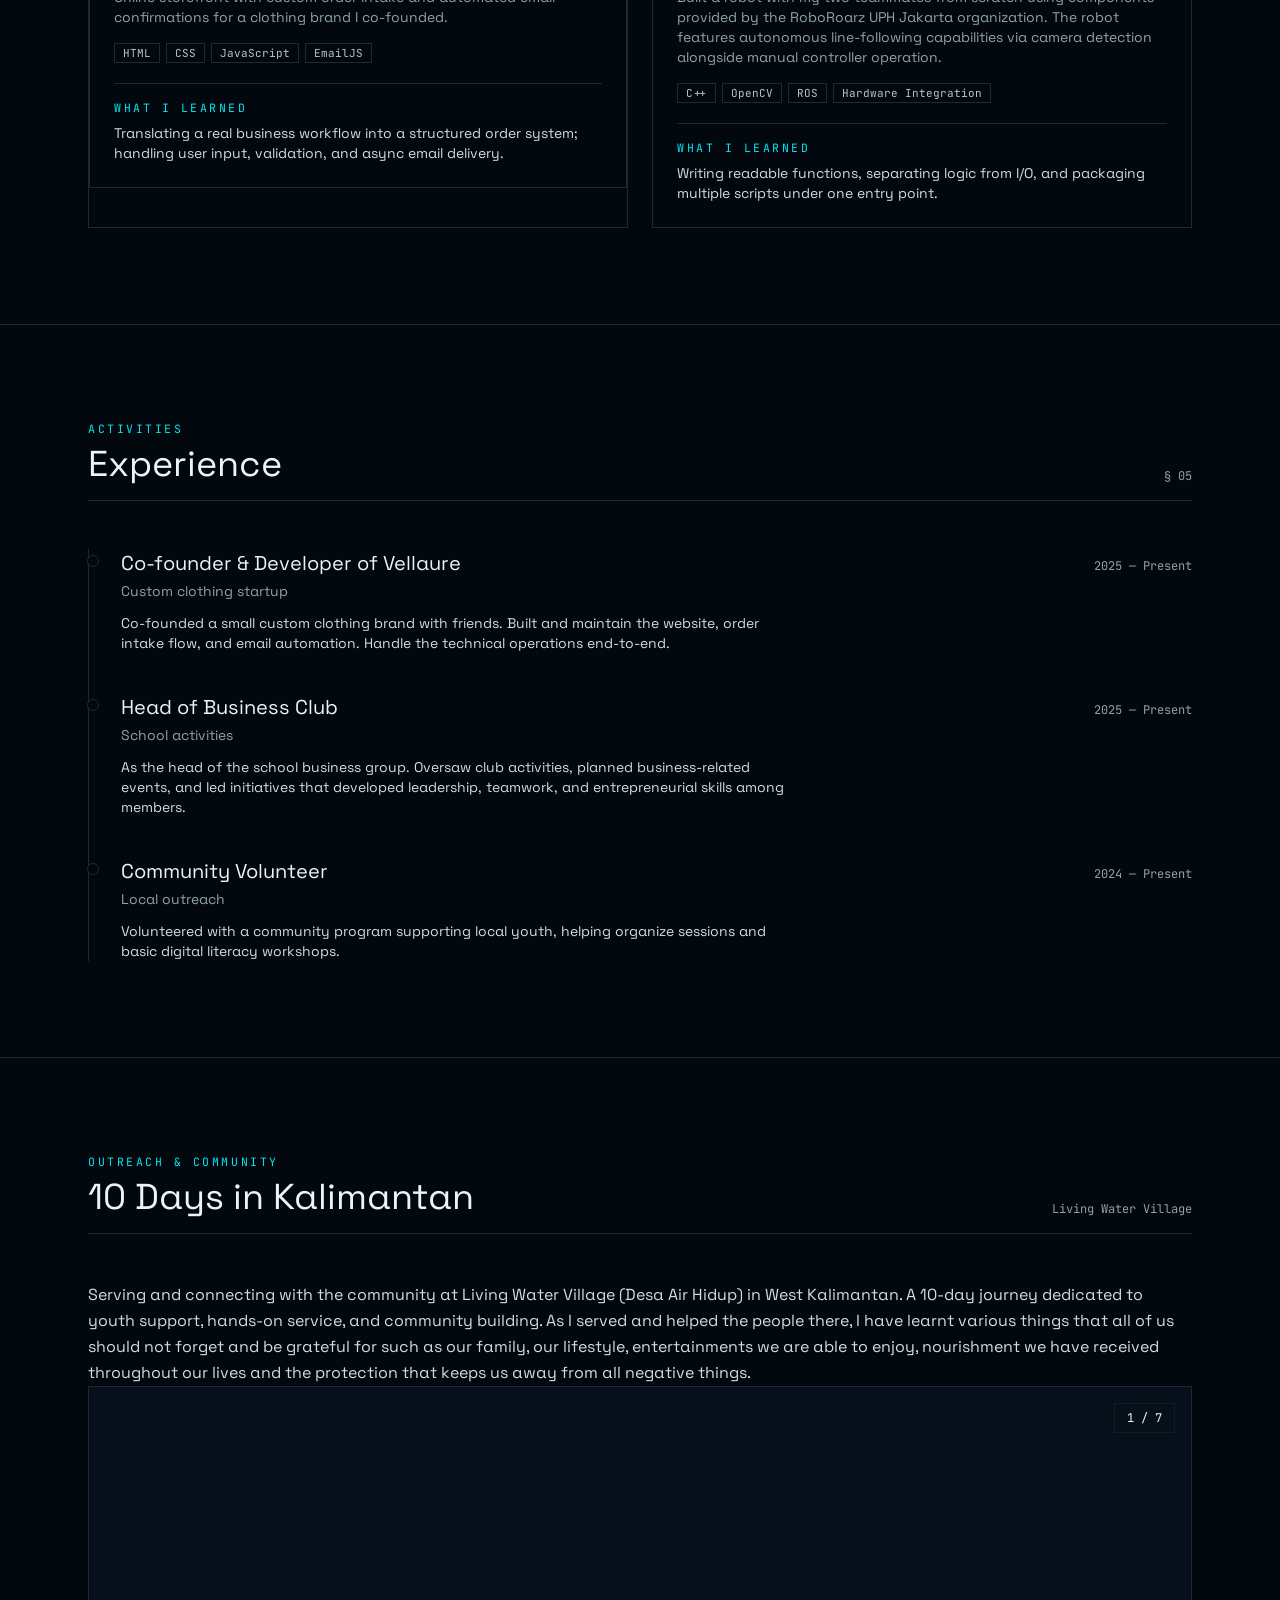
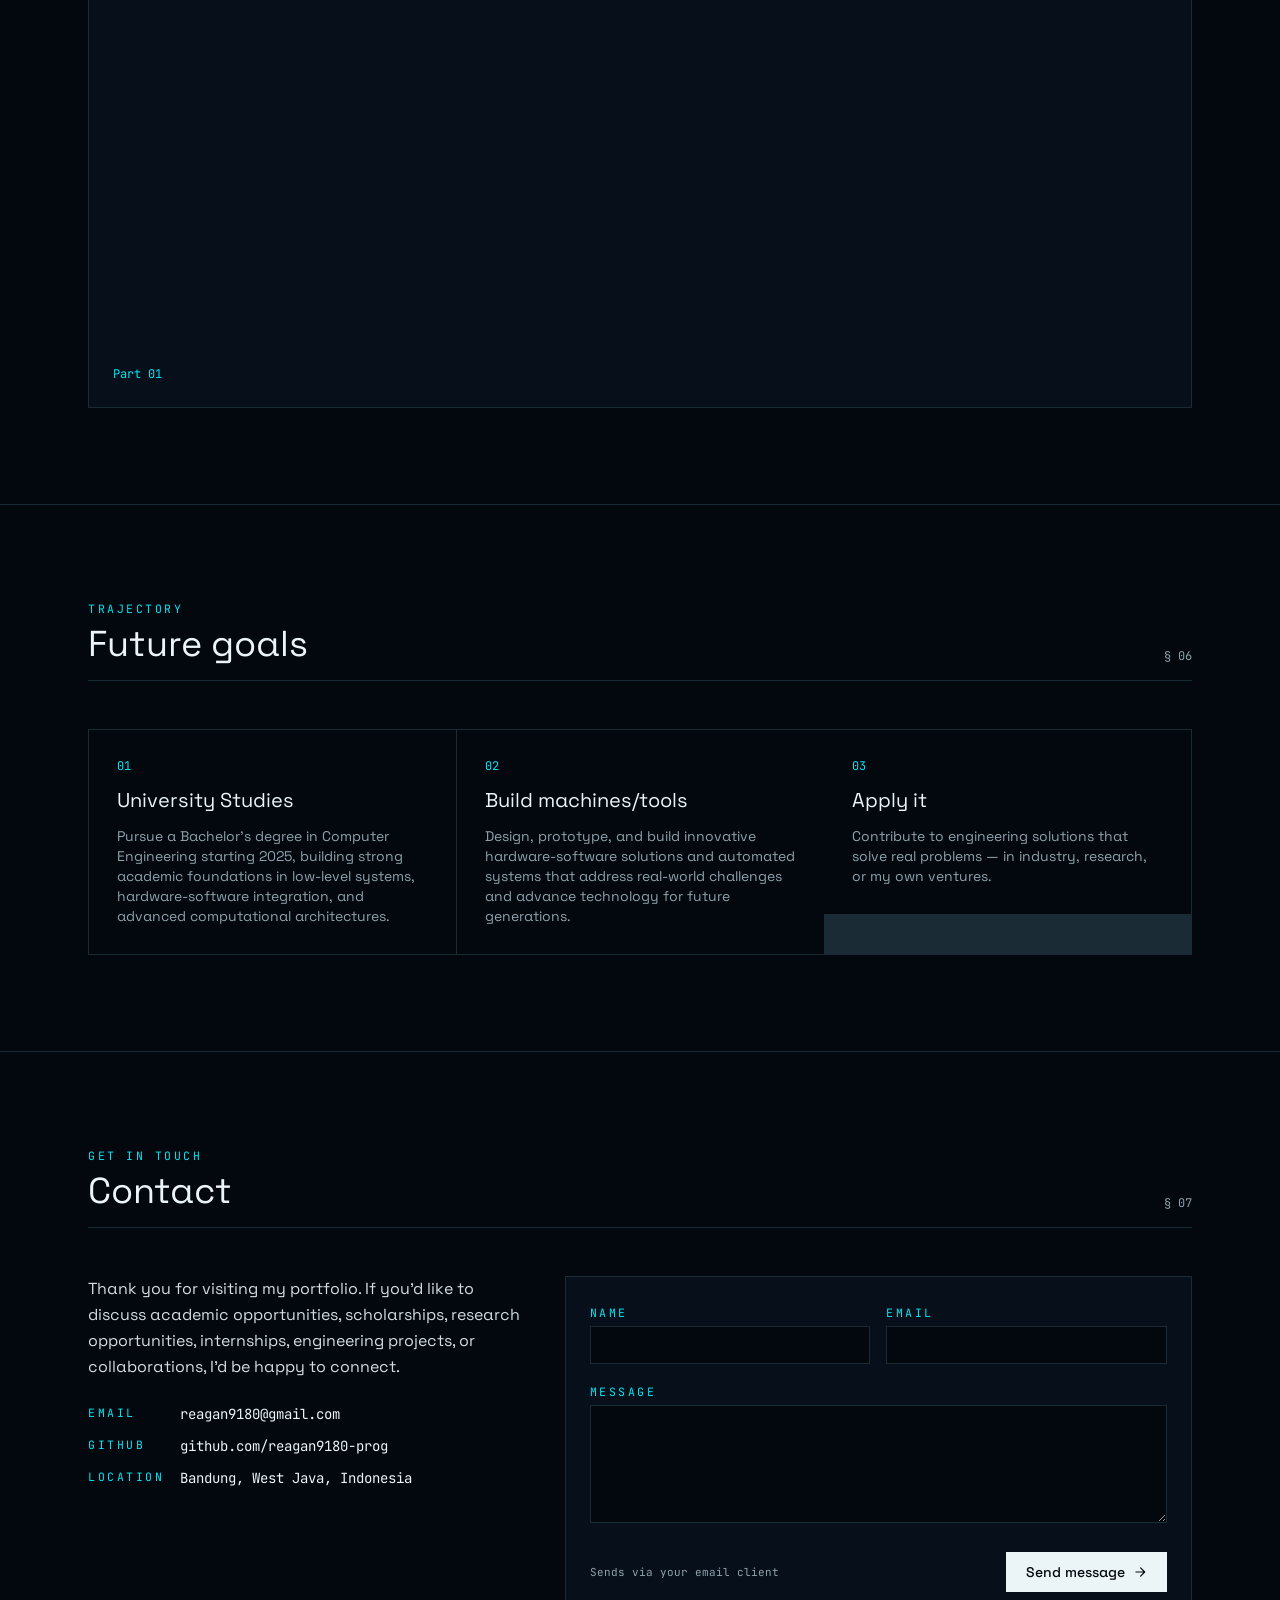
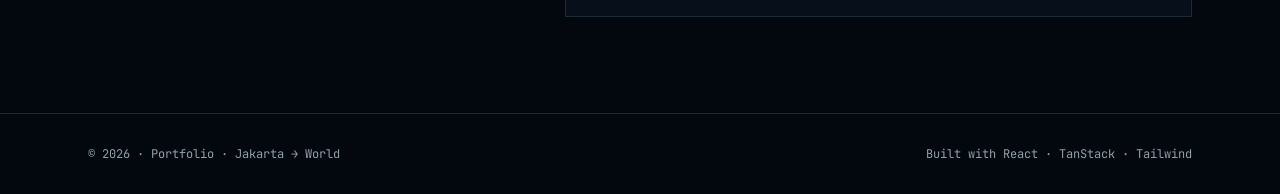
==== commit c839bac5: "Update index.html" ====
--- a/index.html
+++ b/index.html
@@ -530,7 +530,7 @@
               <div class="bg-background p-7 transition duration-500 hover:bg-surface">
                 <p class="font-mono text-xs text-accent">01</p>
                 <h3 class="mt-3 font-serif text-xl">University Studies</h3>
-                <p class="mt-3 text-sm text-muted-foreground">Pursue a Bachelor's degree in Computer Engineering starting 2026.</p>
+                <p class="mt-3 text-sm text-muted-foreground">Pursue a Bachelor's degree in Computer Engineering starting 2025, building strong academic foundations in low-level systems, hardware-software integration, and advanced computational architectures.</p>
               </div>
             </div>
             
@@ -538,7 +538,7 @@
               <div class="bg-background p-7 transition duration-500 hover:bg-surface">
                 <p class="font-mono text-xs text-accent">02</p>
                 <h3 class="mt-3 font-serif text-xl">Build machines/tools</h3>
-                <p class="mt-3 text-sm text-muted-foreground">Discover and create inventions that could benefit the future.</p>
+                <p class="mt-3 text-sm text-muted-foreground">Design, prototype, and build innovative hardware-software solutions and automated systems that address real-world challenges and advance technology for future generations.</p>
               </div>
             </div>
             
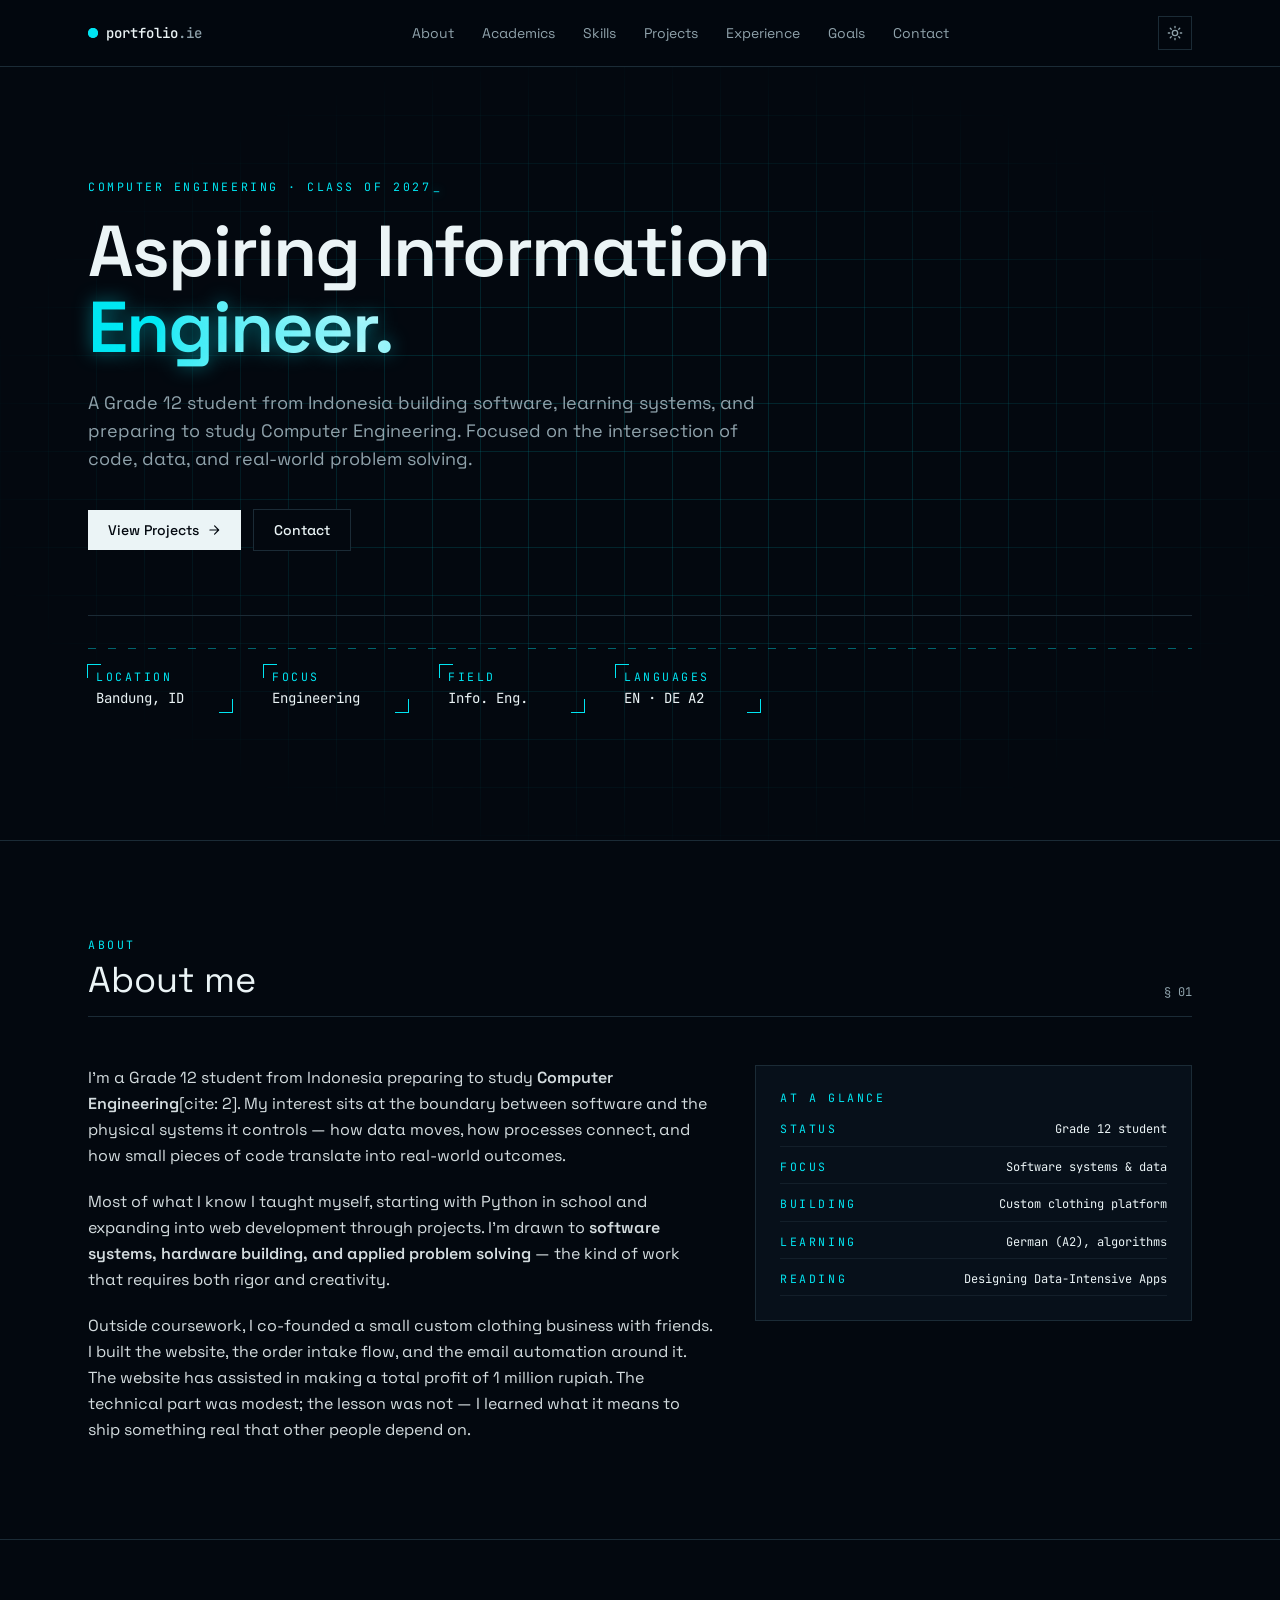
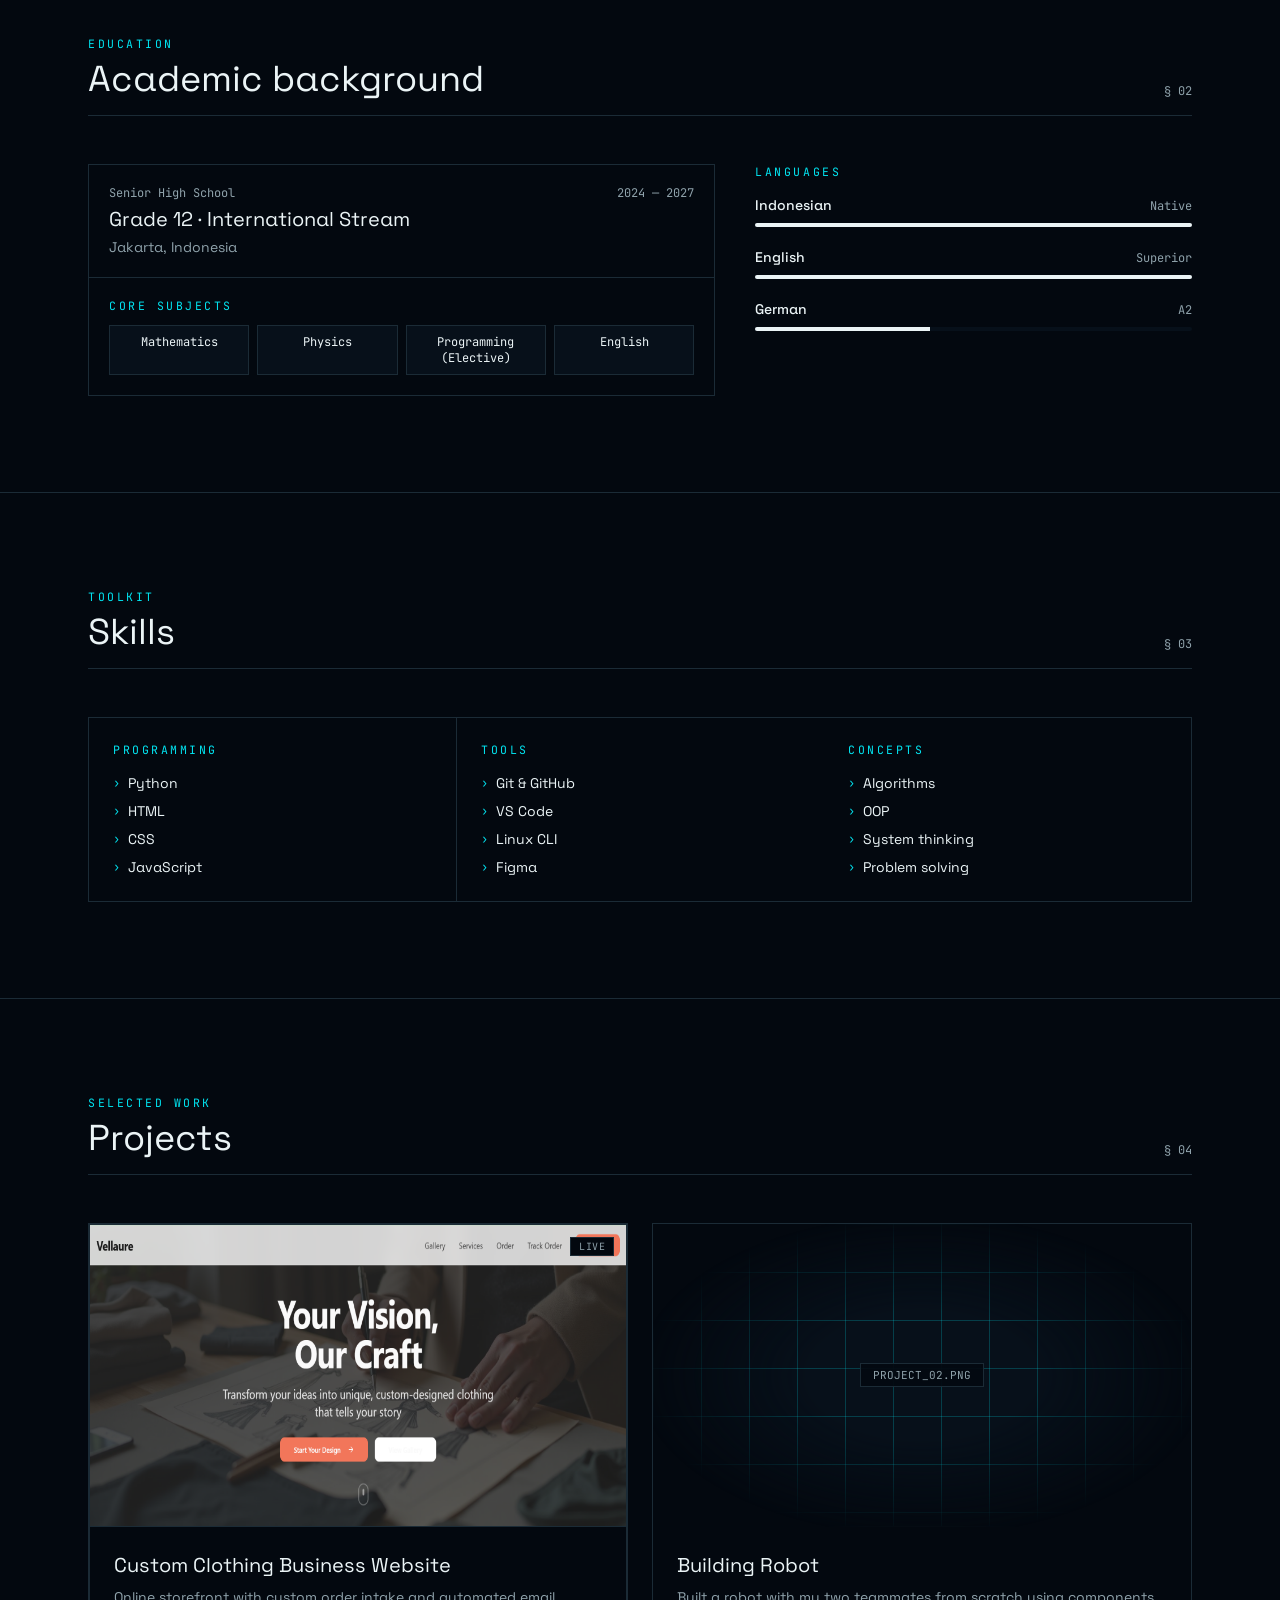
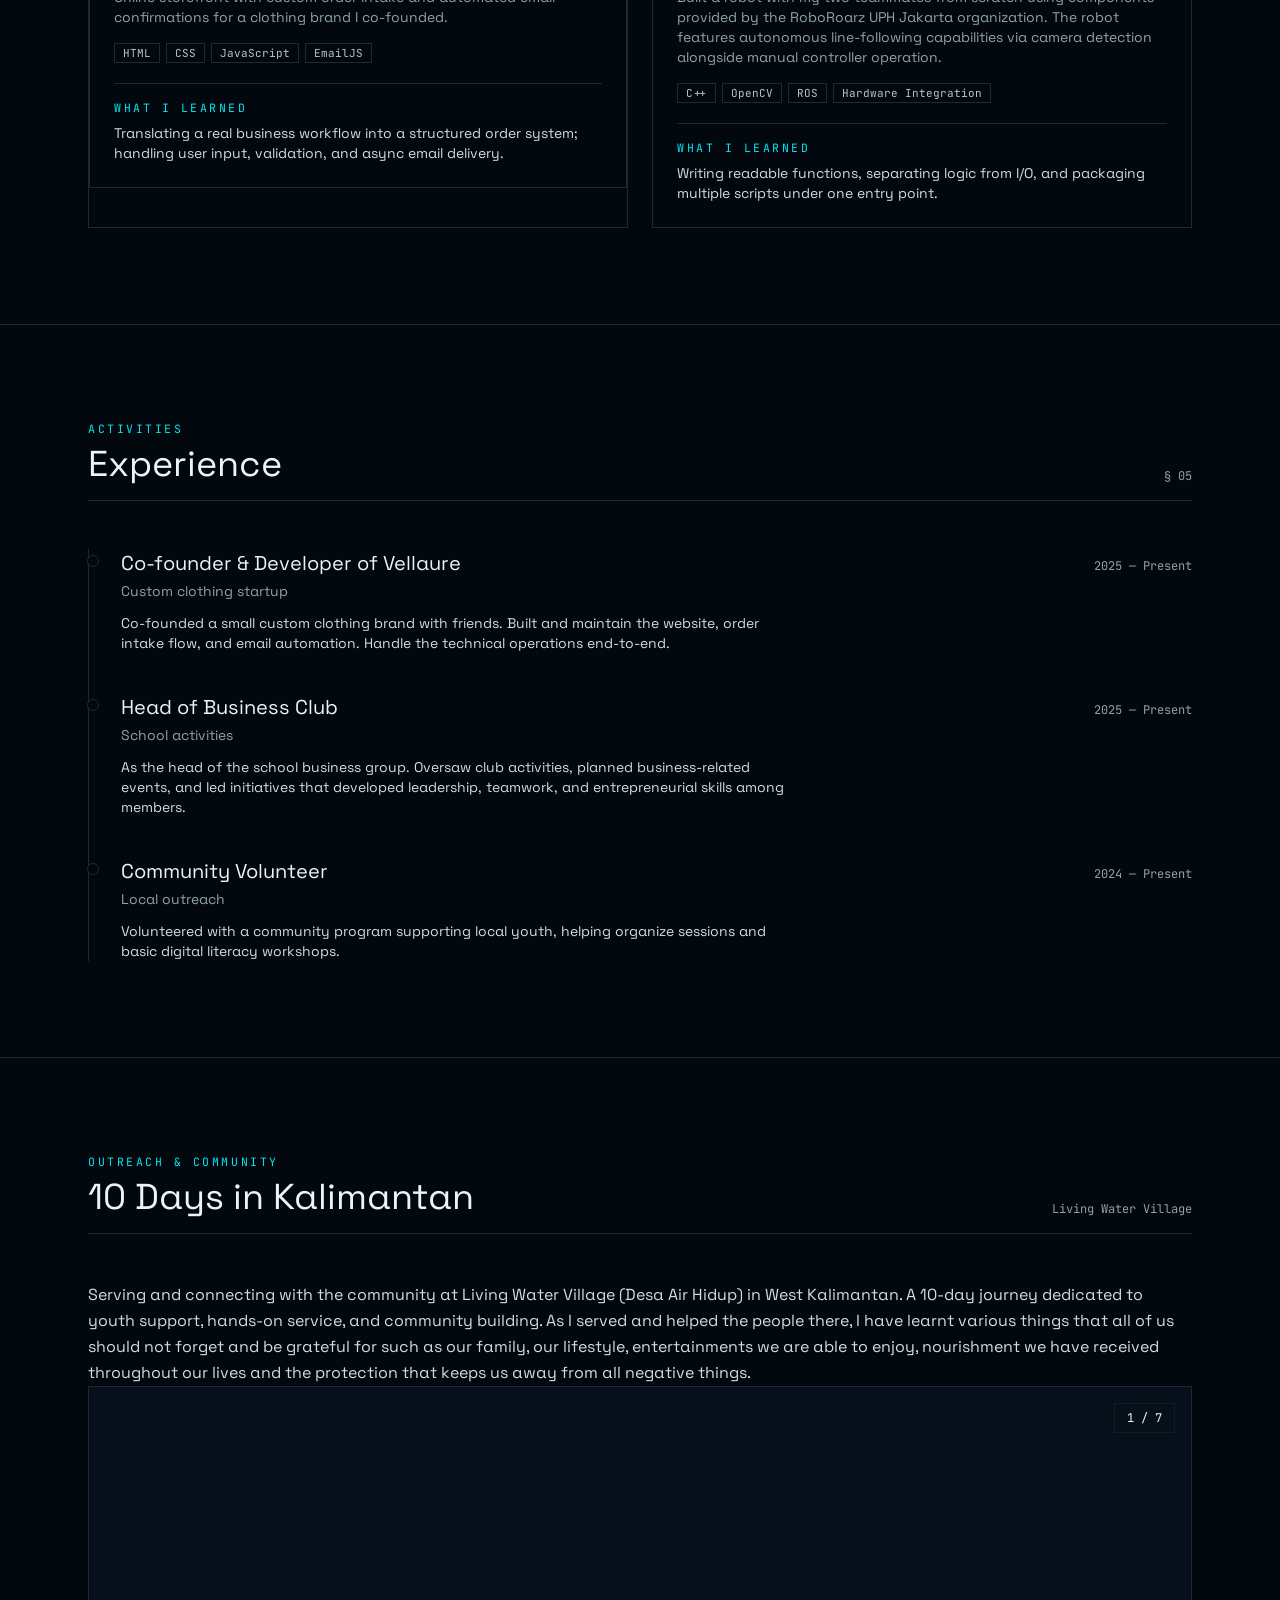
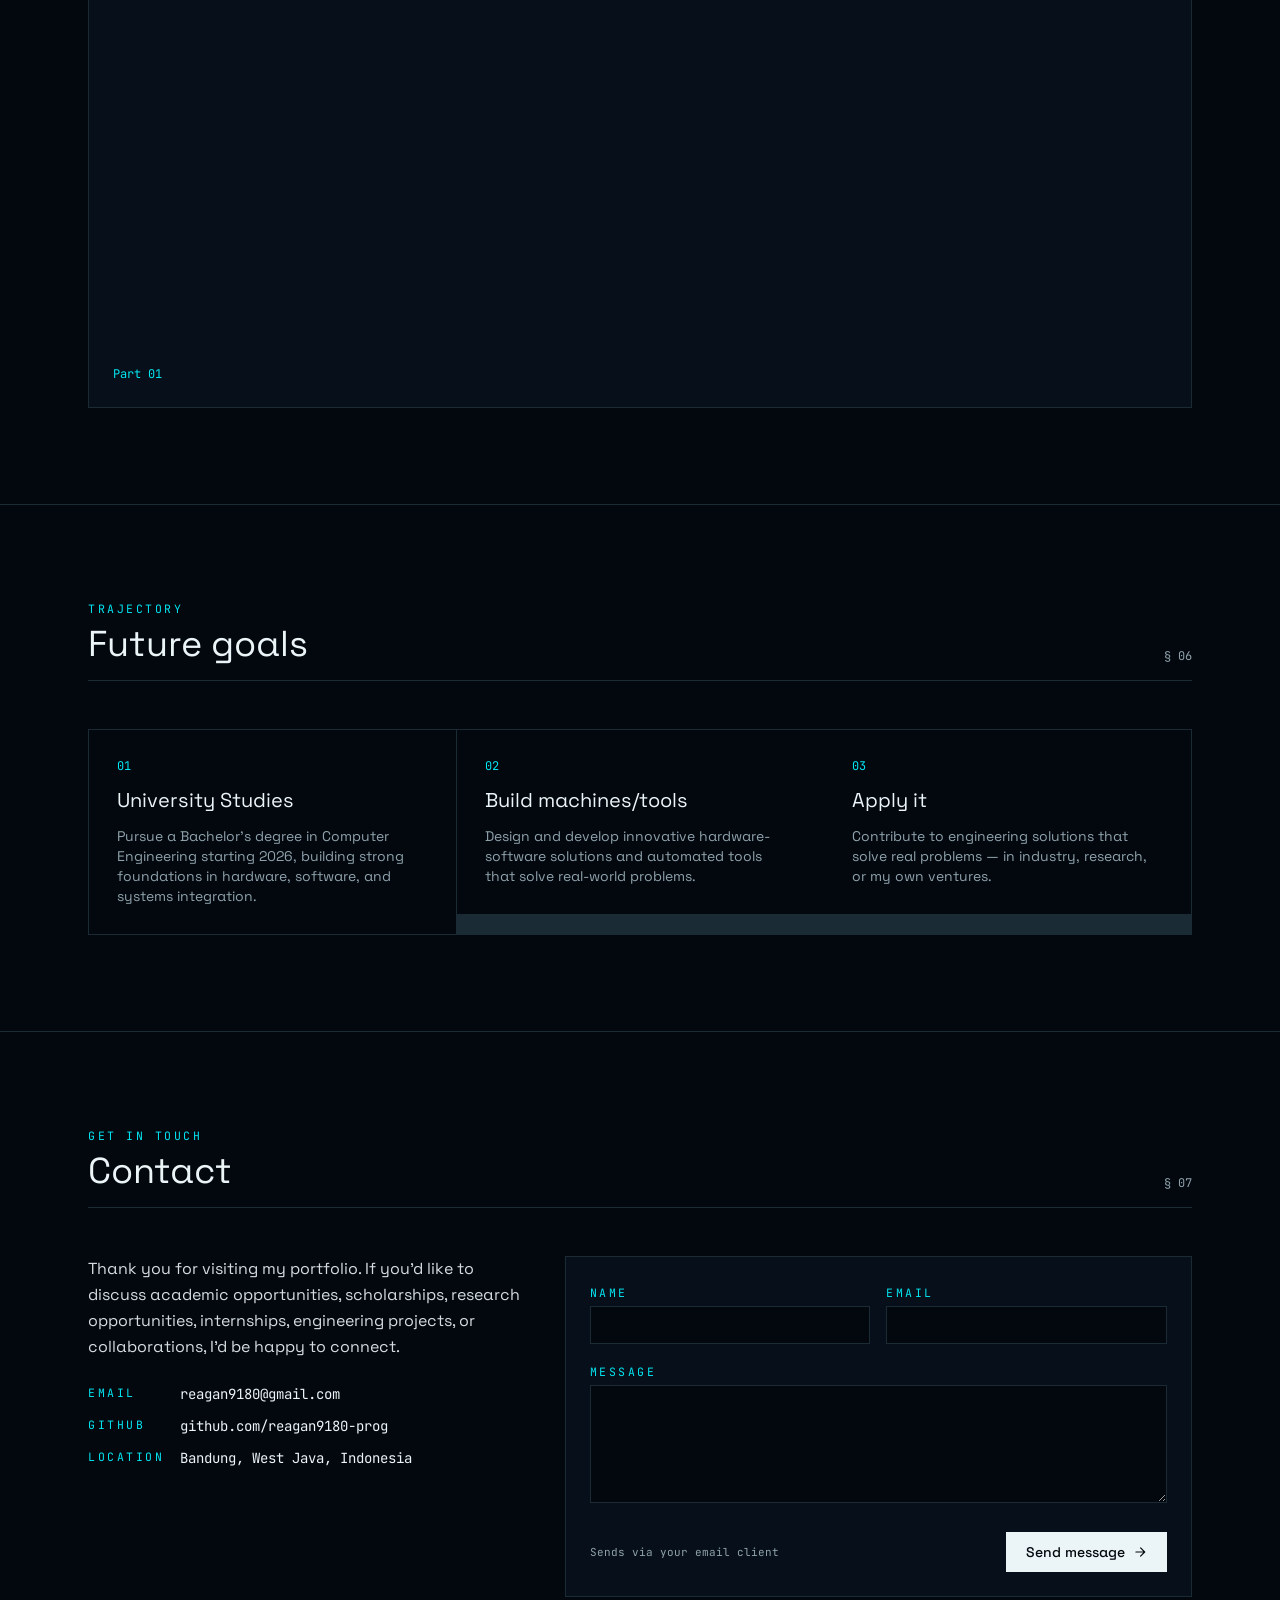
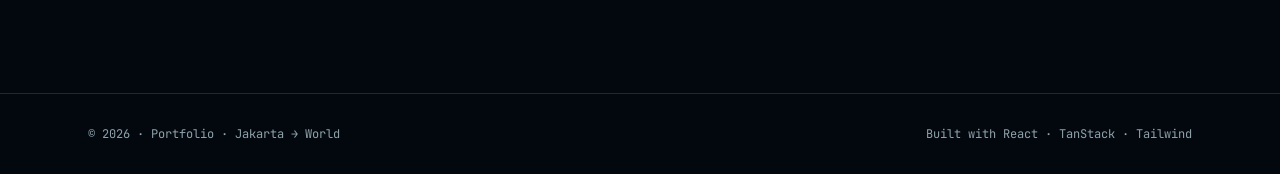
==== commit 25ac358f: "Update index.html" ====
--- a/index.html
+++ b/index.html
@@ -530,7 +530,7 @@
               <div class="bg-background p-7 transition duration-500 hover:bg-surface">
                 <p class="font-mono text-xs text-accent">01</p>
                 <h3 class="mt-3 font-serif text-xl">University Studies</h3>
-                <p class="mt-3 text-sm text-muted-foreground">Pursue a Bachelor's degree in Computer Engineering starting 2025, building strong academic foundations in low-level systems, hardware-software integration, and advanced computational architectures.</p>
+                <p class="mt-3 text-sm text-muted-foreground">Pursue a Bachelor's degree in Computer Engineering starting 2026, building strong foundations in hardware, software, and systems integration.</p>
               </div>
             </div>
             
@@ -538,7 +538,7 @@
               <div class="bg-background p-7 transition duration-500 hover:bg-surface">
                 <p class="font-mono text-xs text-accent">02</p>
                 <h3 class="mt-3 font-serif text-xl">Build machines/tools</h3>
-                <p class="mt-3 text-sm text-muted-foreground">Design, prototype, and build innovative hardware-software solutions and automated systems that address real-world challenges and advance technology for future generations.</p>
+                <p class="mt-3 text-sm text-muted-foreground">Design and develop innovative hardware-software solutions and automated tools that solve real-world problems.</p>
               </div>
             </div>
             
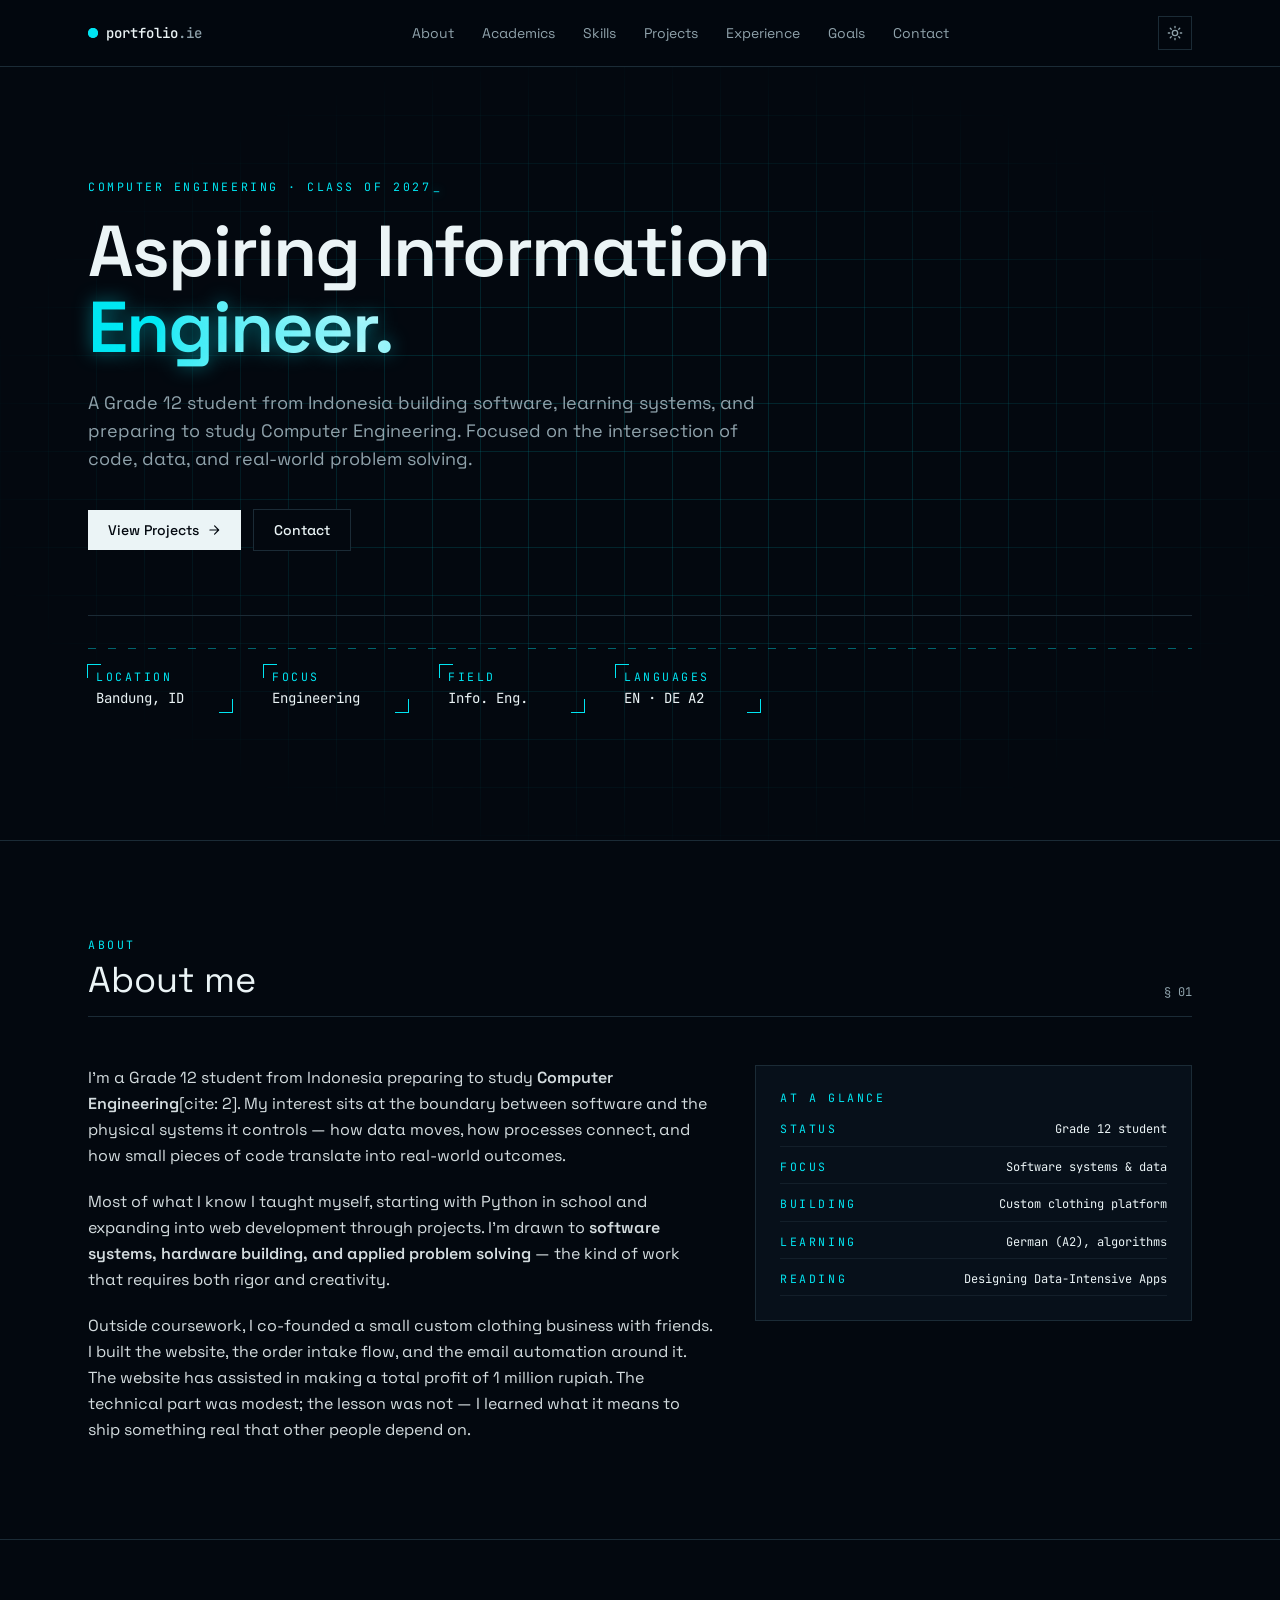
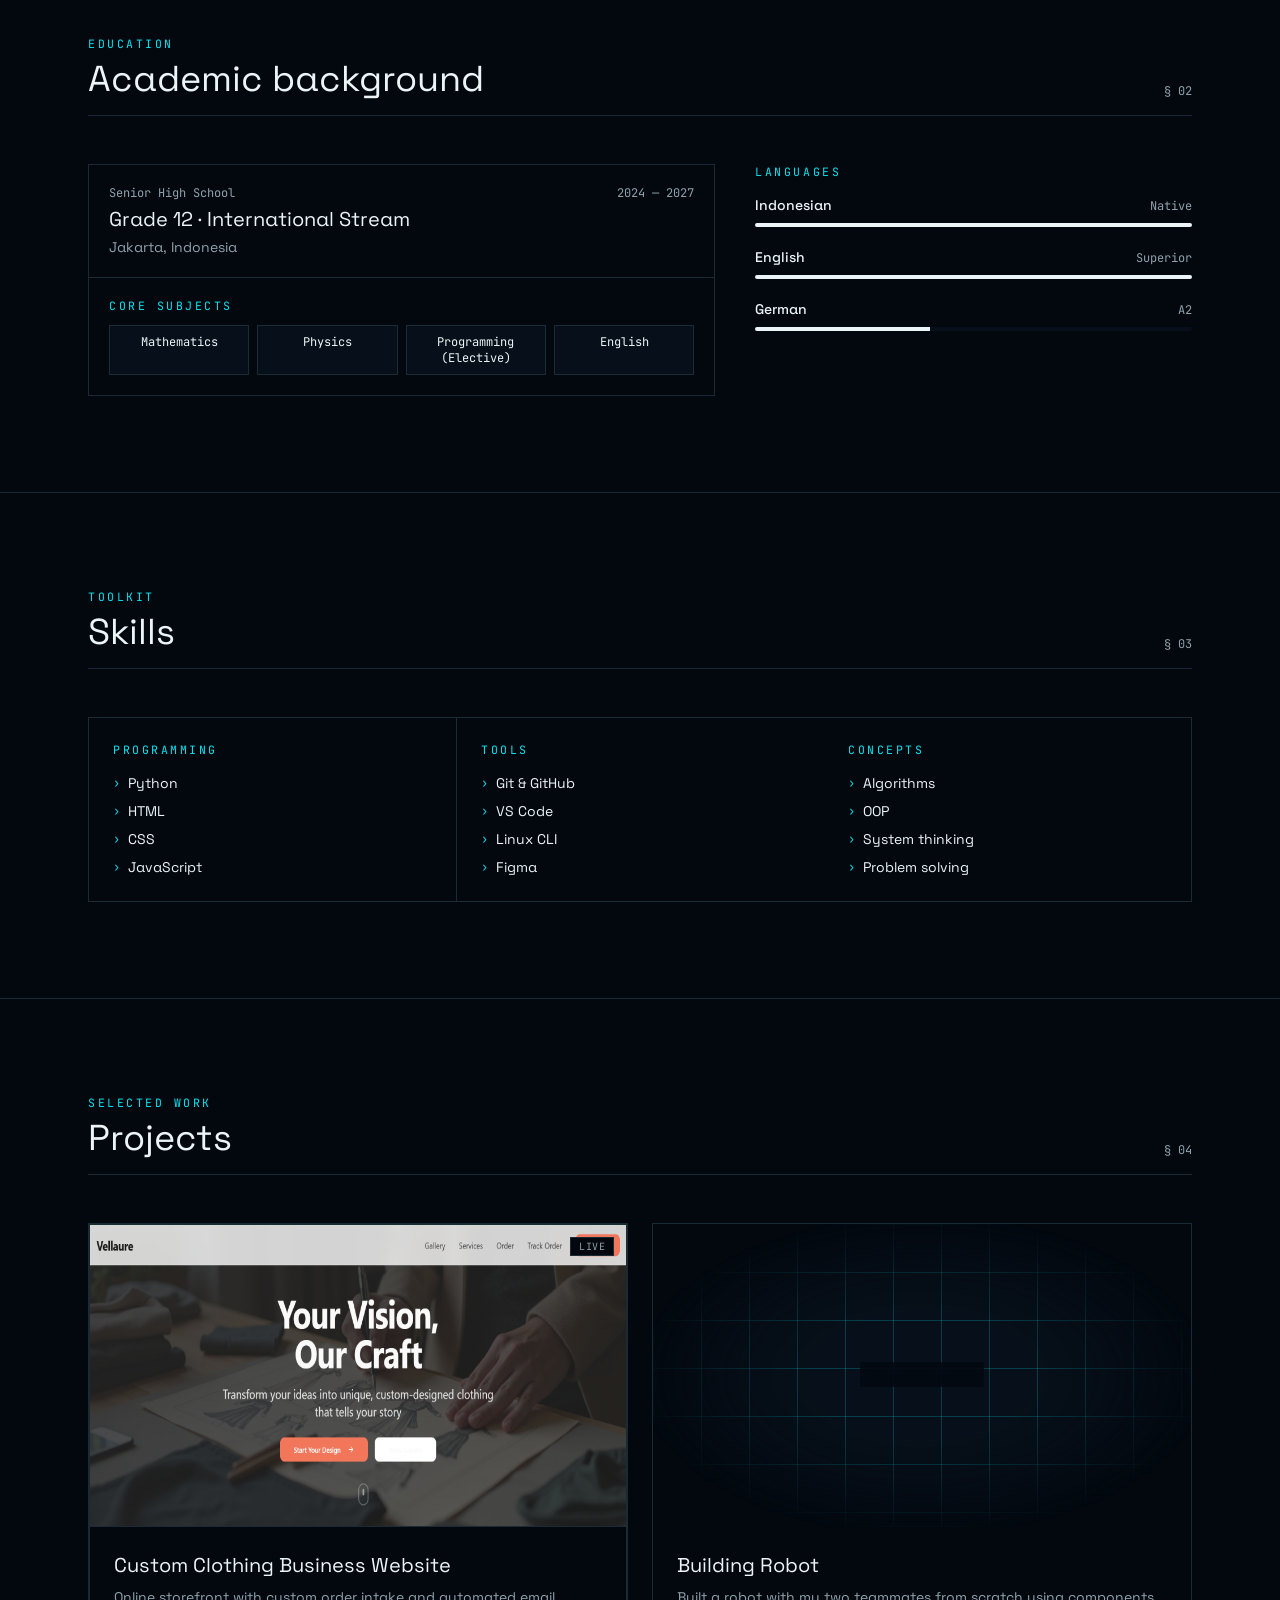
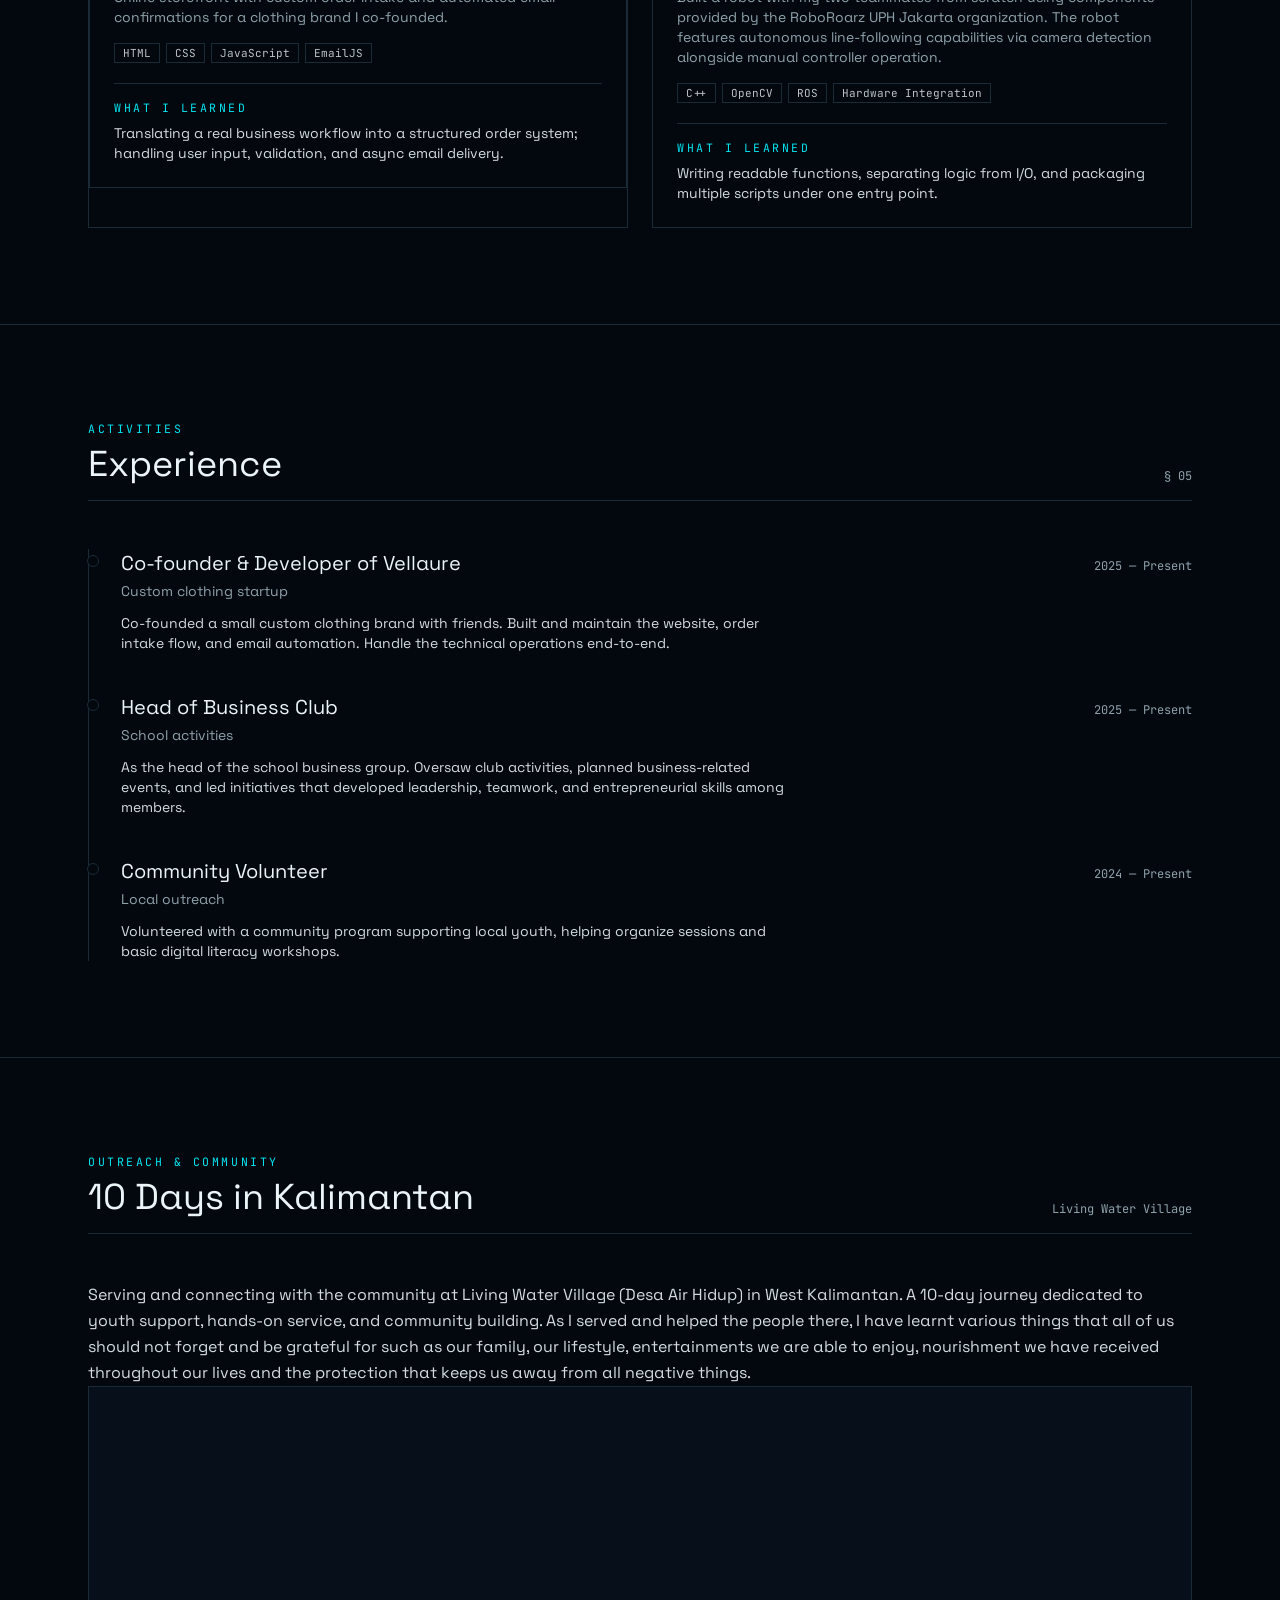
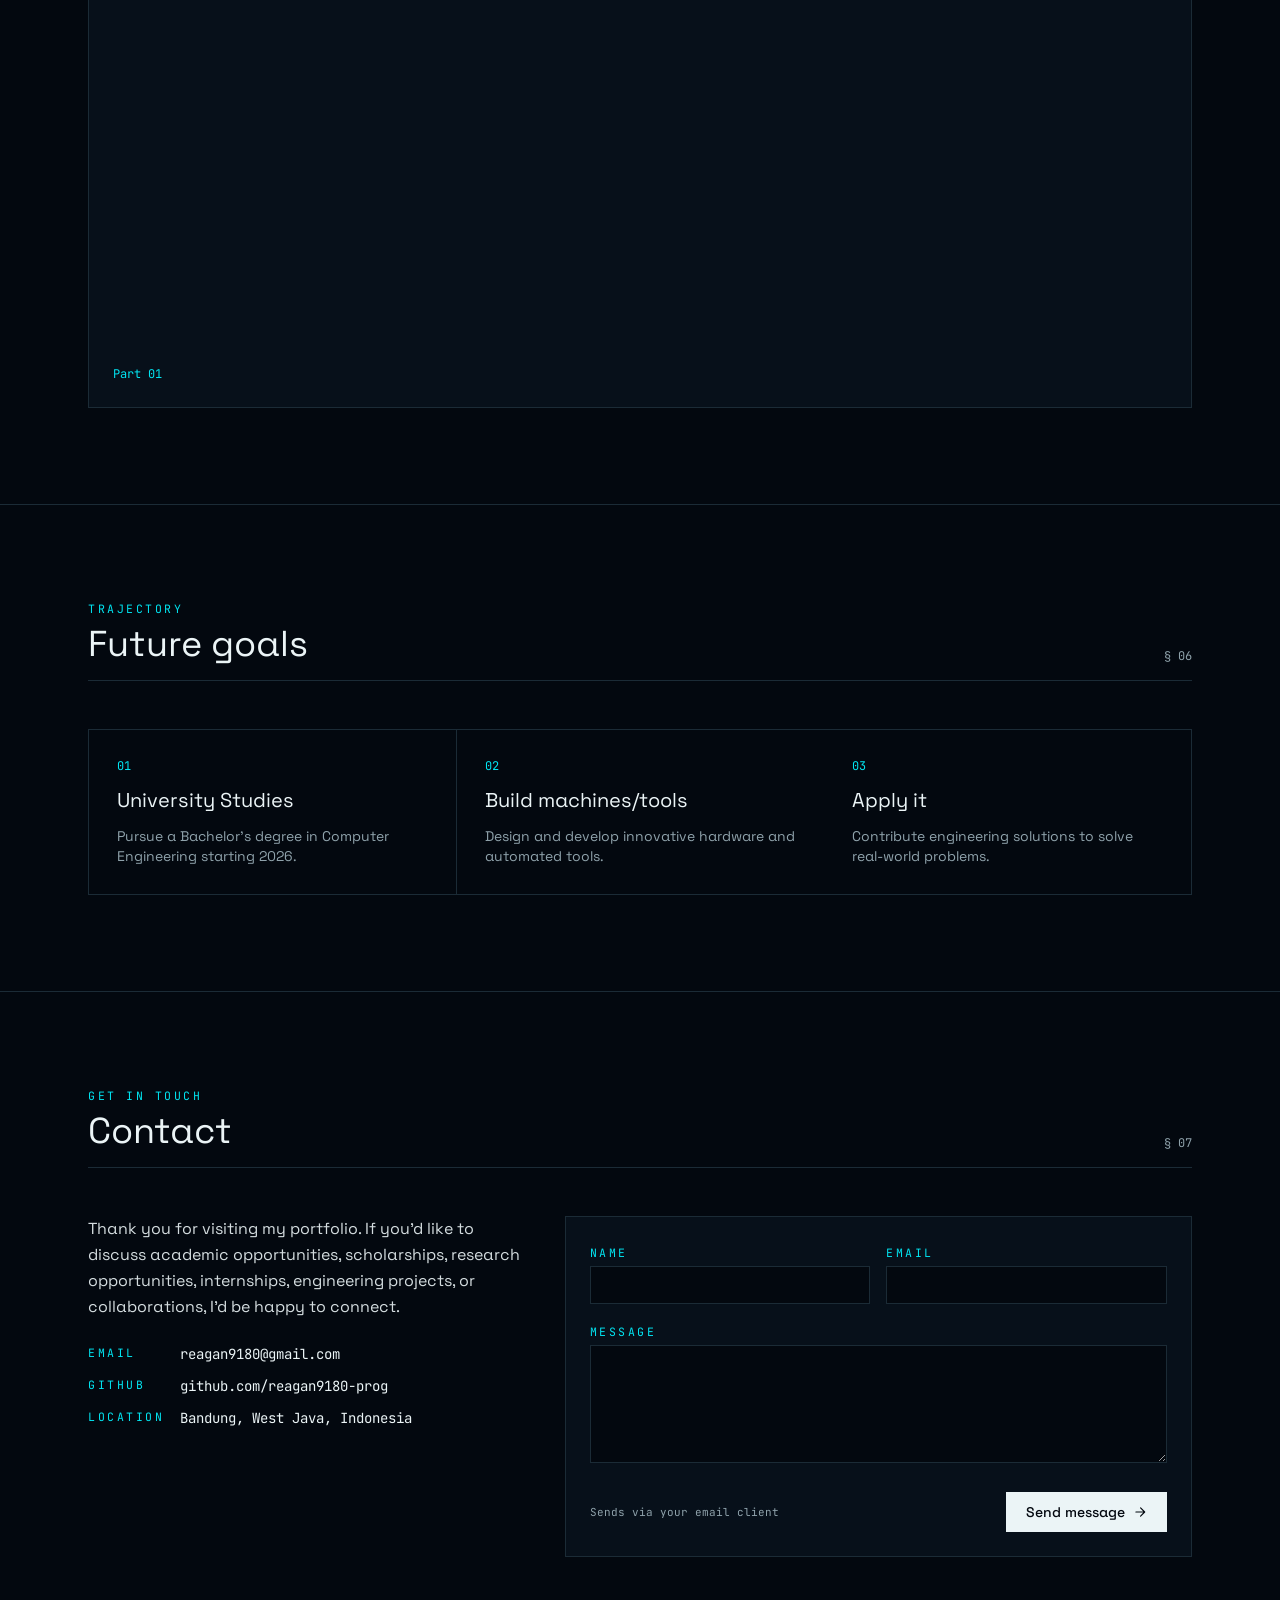
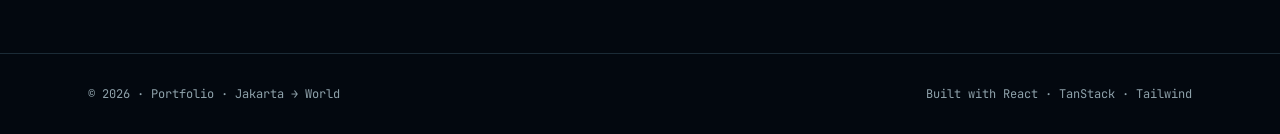
==== commit 01825f30: "Update index.html" ====
--- a/index.html
+++ b/index.html
@@ -530,7 +530,7 @@
               <div class="bg-background p-7 transition duration-500 hover:bg-surface">
                 <p class="font-mono text-xs text-accent">01</p>
                 <h3 class="mt-3 font-serif text-xl">University Studies</h3>
-                <p class="mt-3 text-sm text-muted-foreground">Pursue a Bachelor's degree in Computer Engineering starting 2026, building strong foundations in hardware, software, and systems integration.</p>
+                <p class="mt-3 text-sm text-muted-foreground">Pursue a Bachelor's degree in Computer Engineering starting 2026.</p>
               </div>
             </div>
             
@@ -538,7 +538,7 @@
               <div class="bg-background p-7 transition duration-500 hover:bg-surface">
                 <p class="font-mono text-xs text-accent">02</p>
                 <h3 class="mt-3 font-serif text-xl">Build machines/tools</h3>
-                <p class="mt-3 text-sm text-muted-foreground">Design and develop innovative hardware-software solutions and automated tools that solve real-world problems.</p>
+                <p class="mt-3 text-sm text-muted-foreground">Design and develop innovative hardware and automated tools.</p>
               </div>
             </div>
             
@@ -546,7 +546,7 @@
               <div class="bg-background p-7 transition duration-500 hover:bg-surface">
                 <p class="font-mono text-xs text-accent">03</p>
                 <h3 class="mt-3 font-serif text-xl">Apply it</h3>
-                <p class="mt-3 text-sm text-muted-foreground">Contribute to engineering solutions that solve real problems — in industry, research, or my own ventures.</p>
+                <p class="mt-3 text-sm text-muted-foreground">Contribute engineering solutions to solve real-world problems.</p>
               </div>
             </div>
           </div>
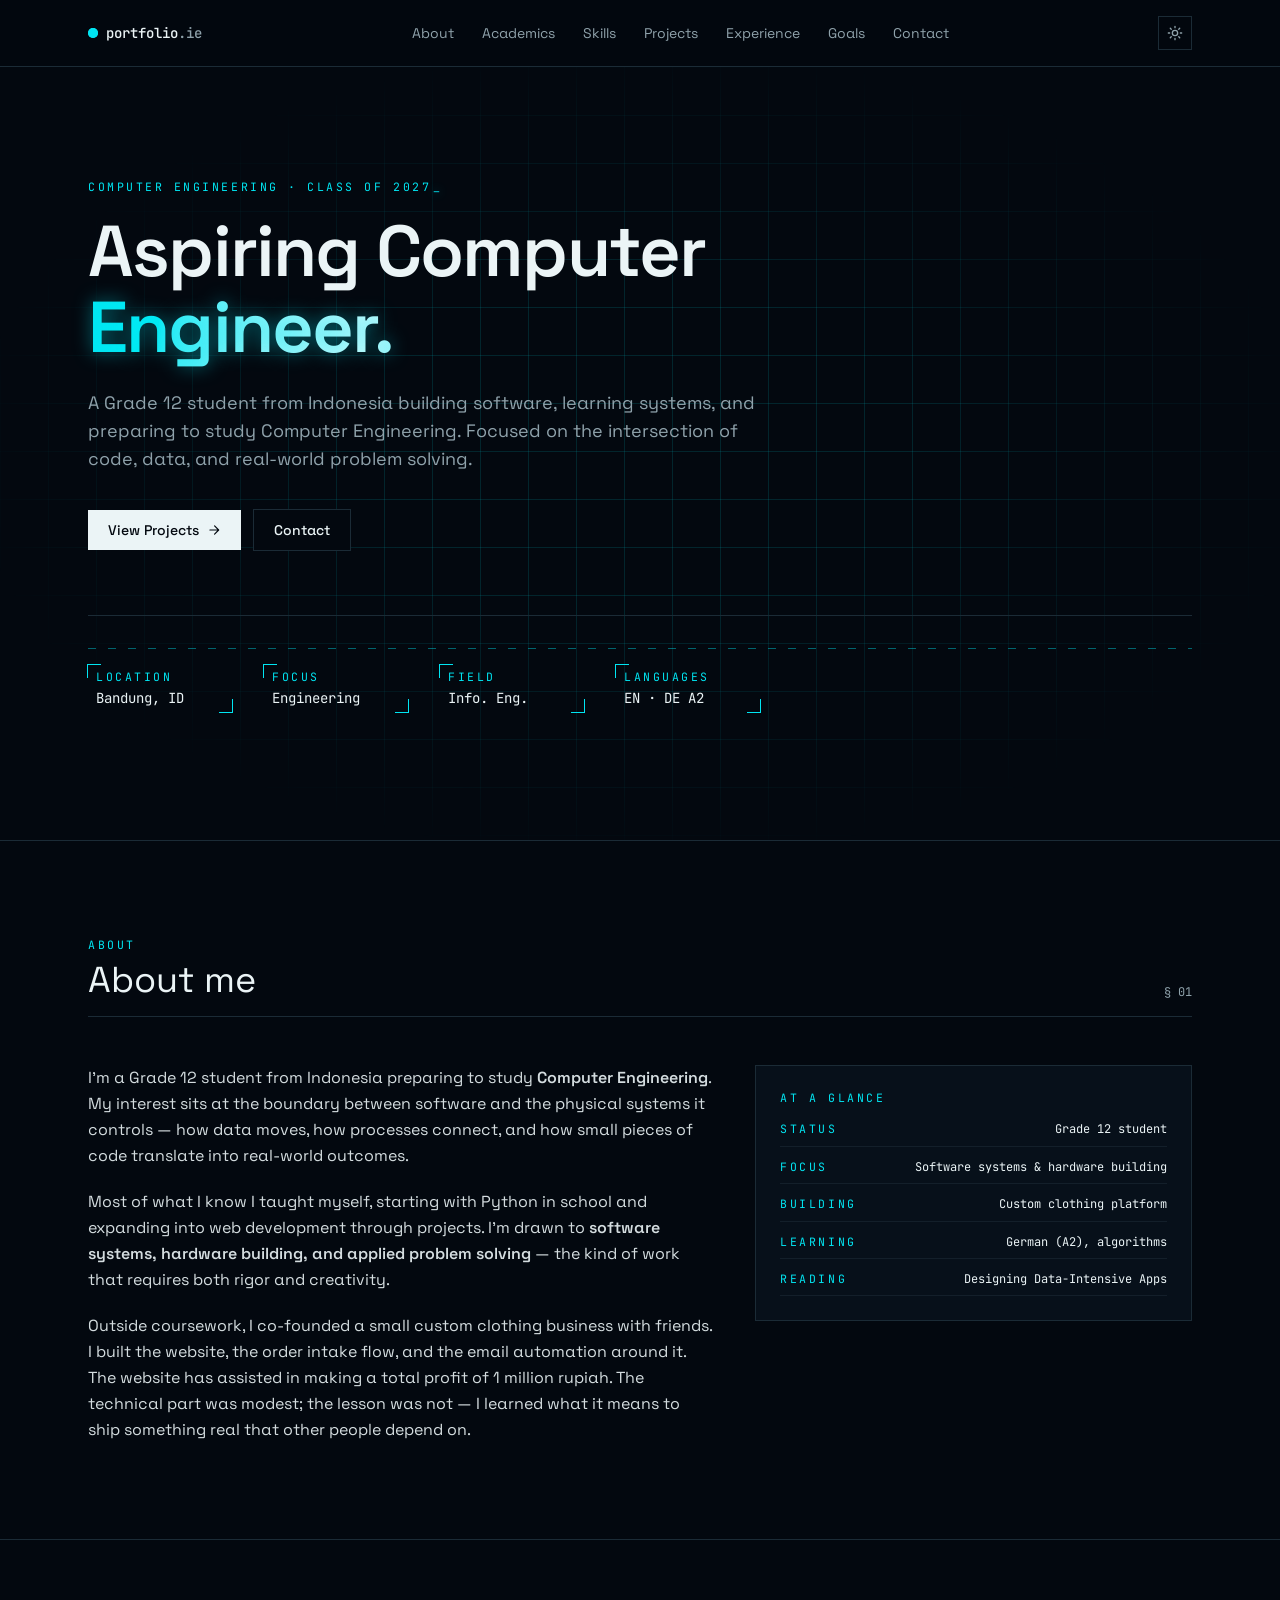
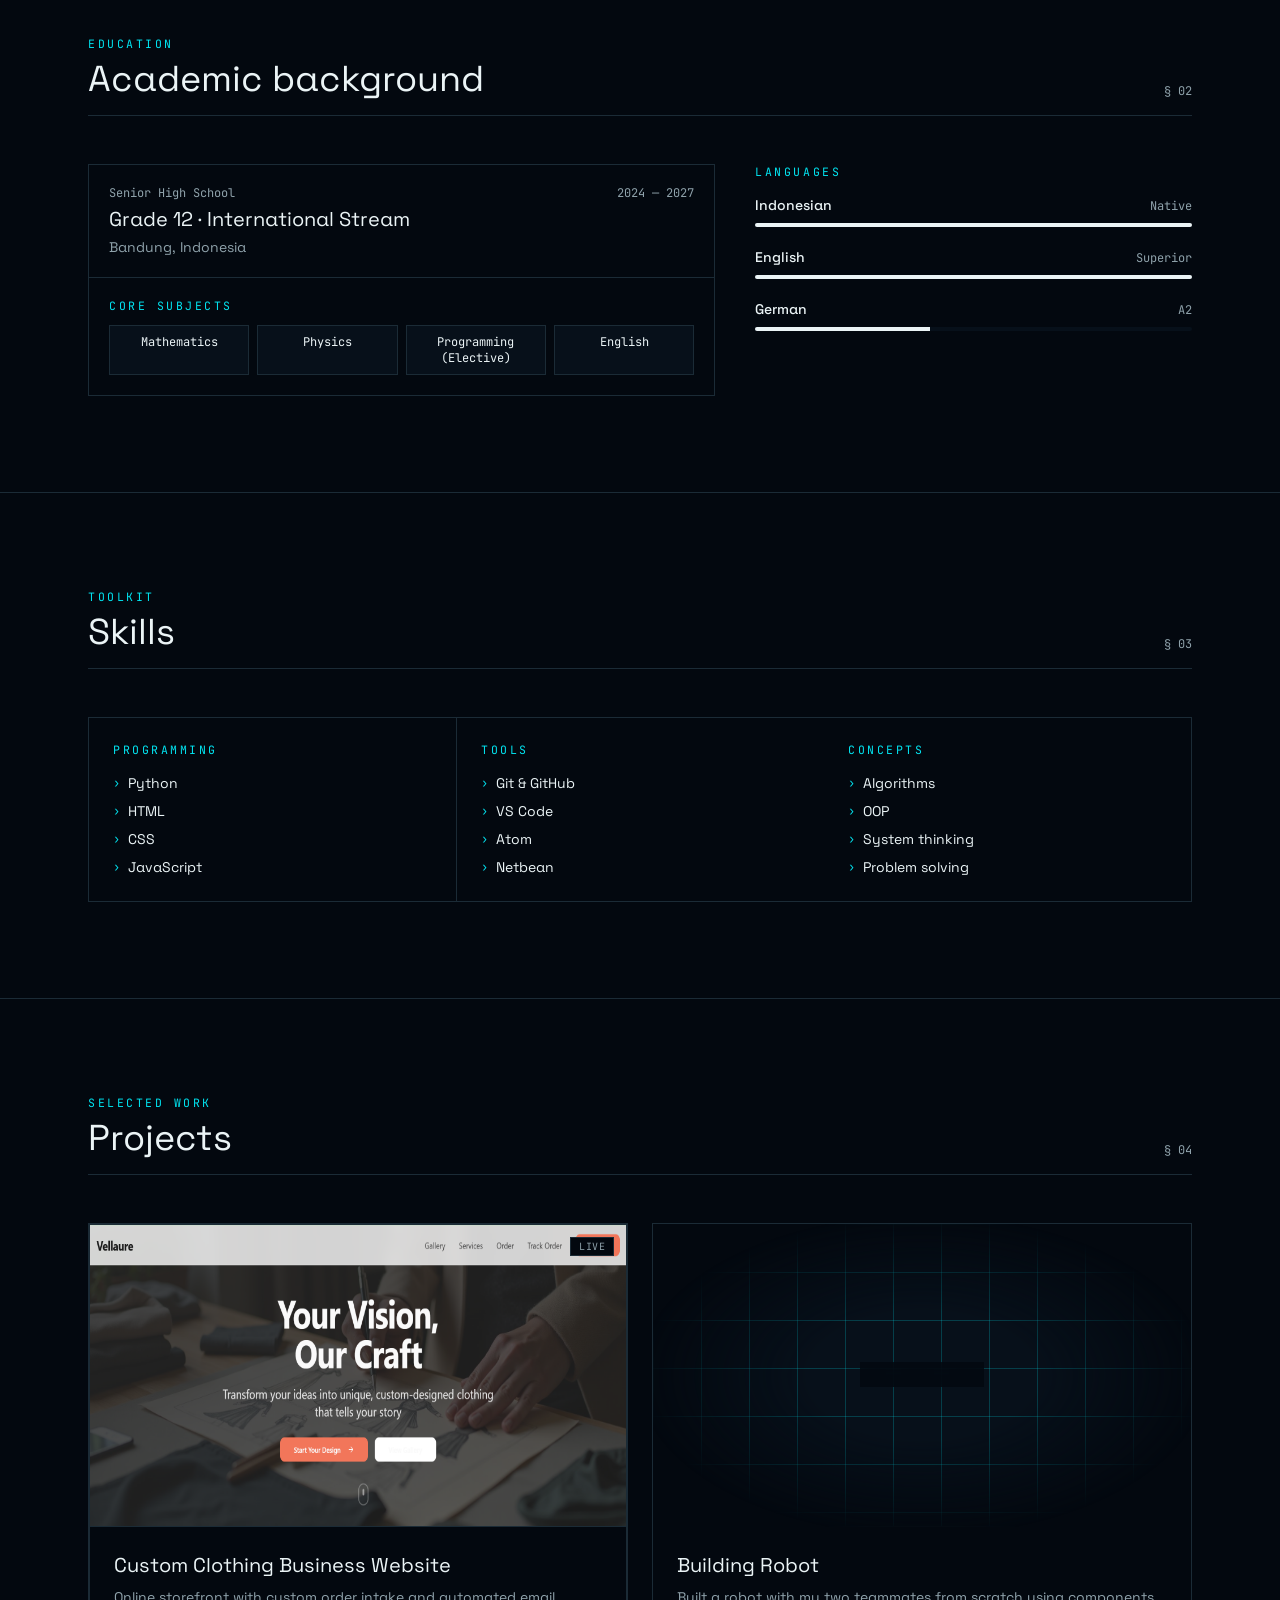
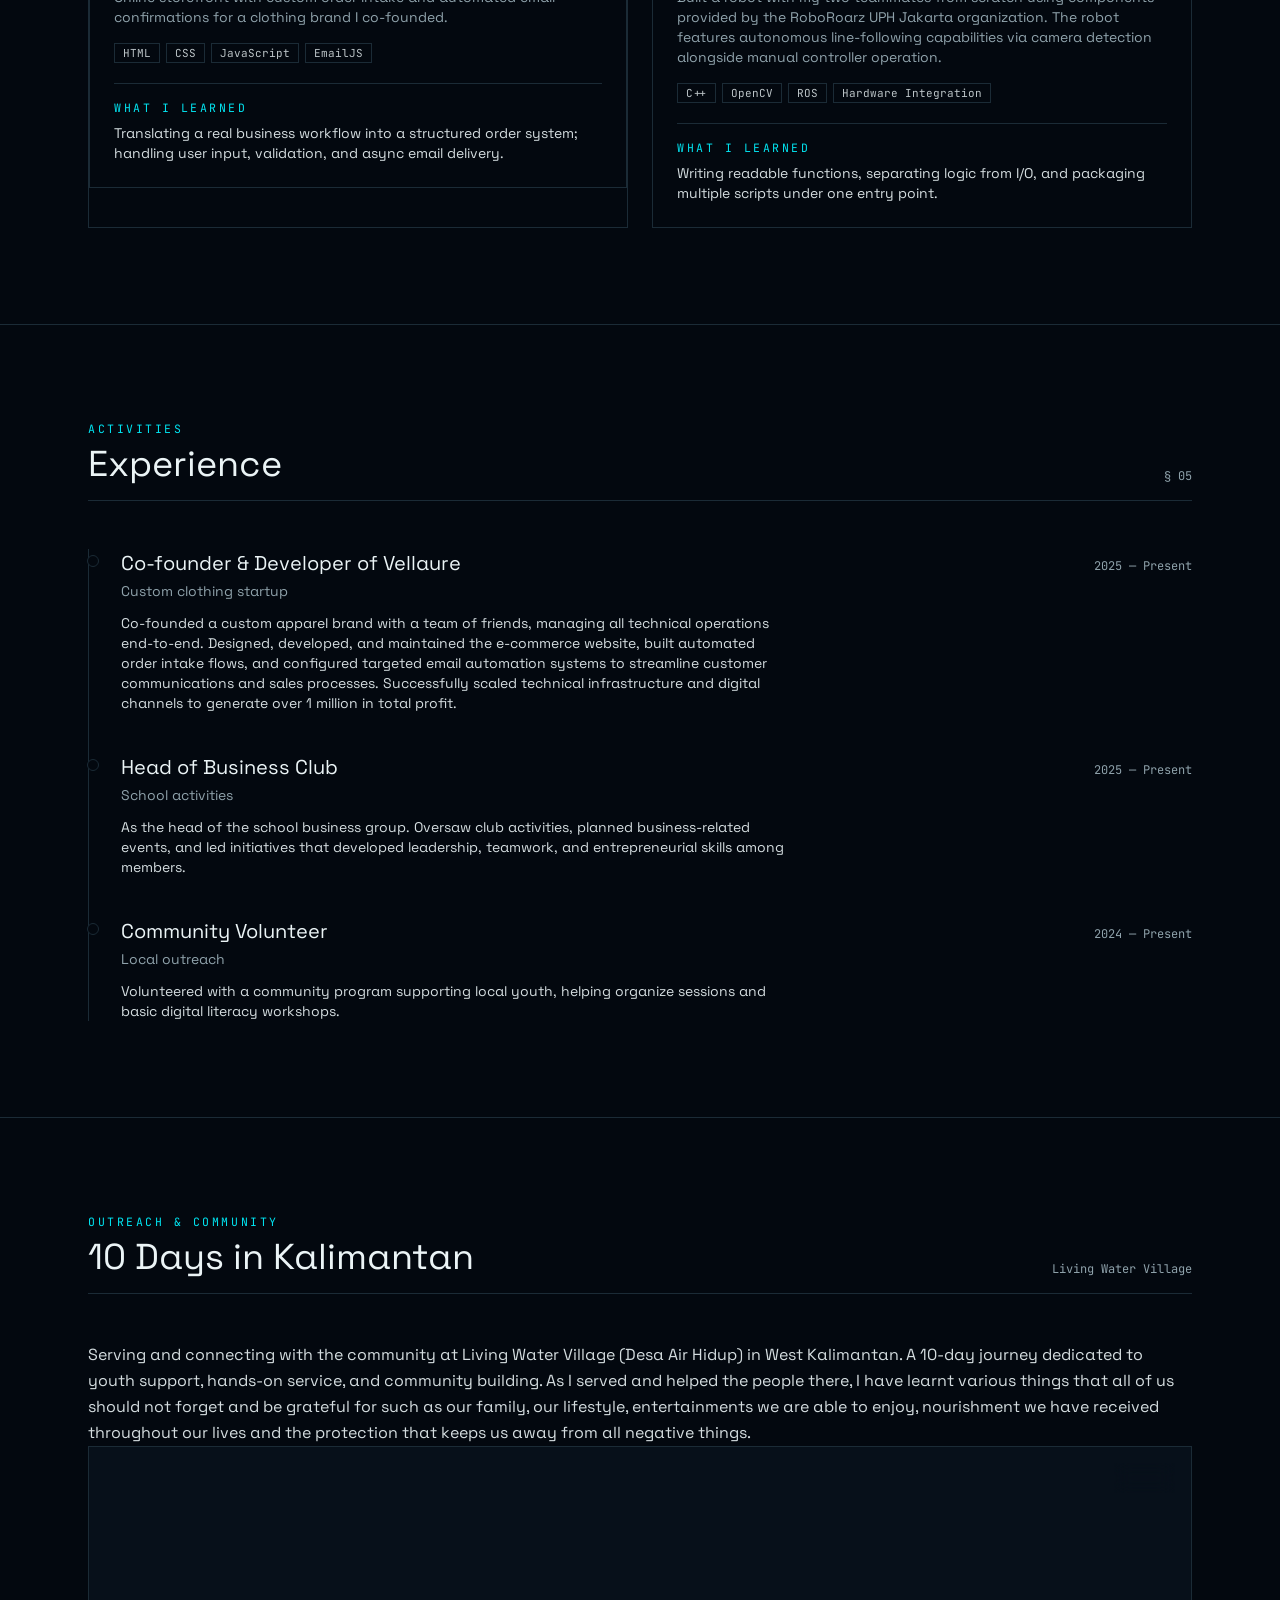
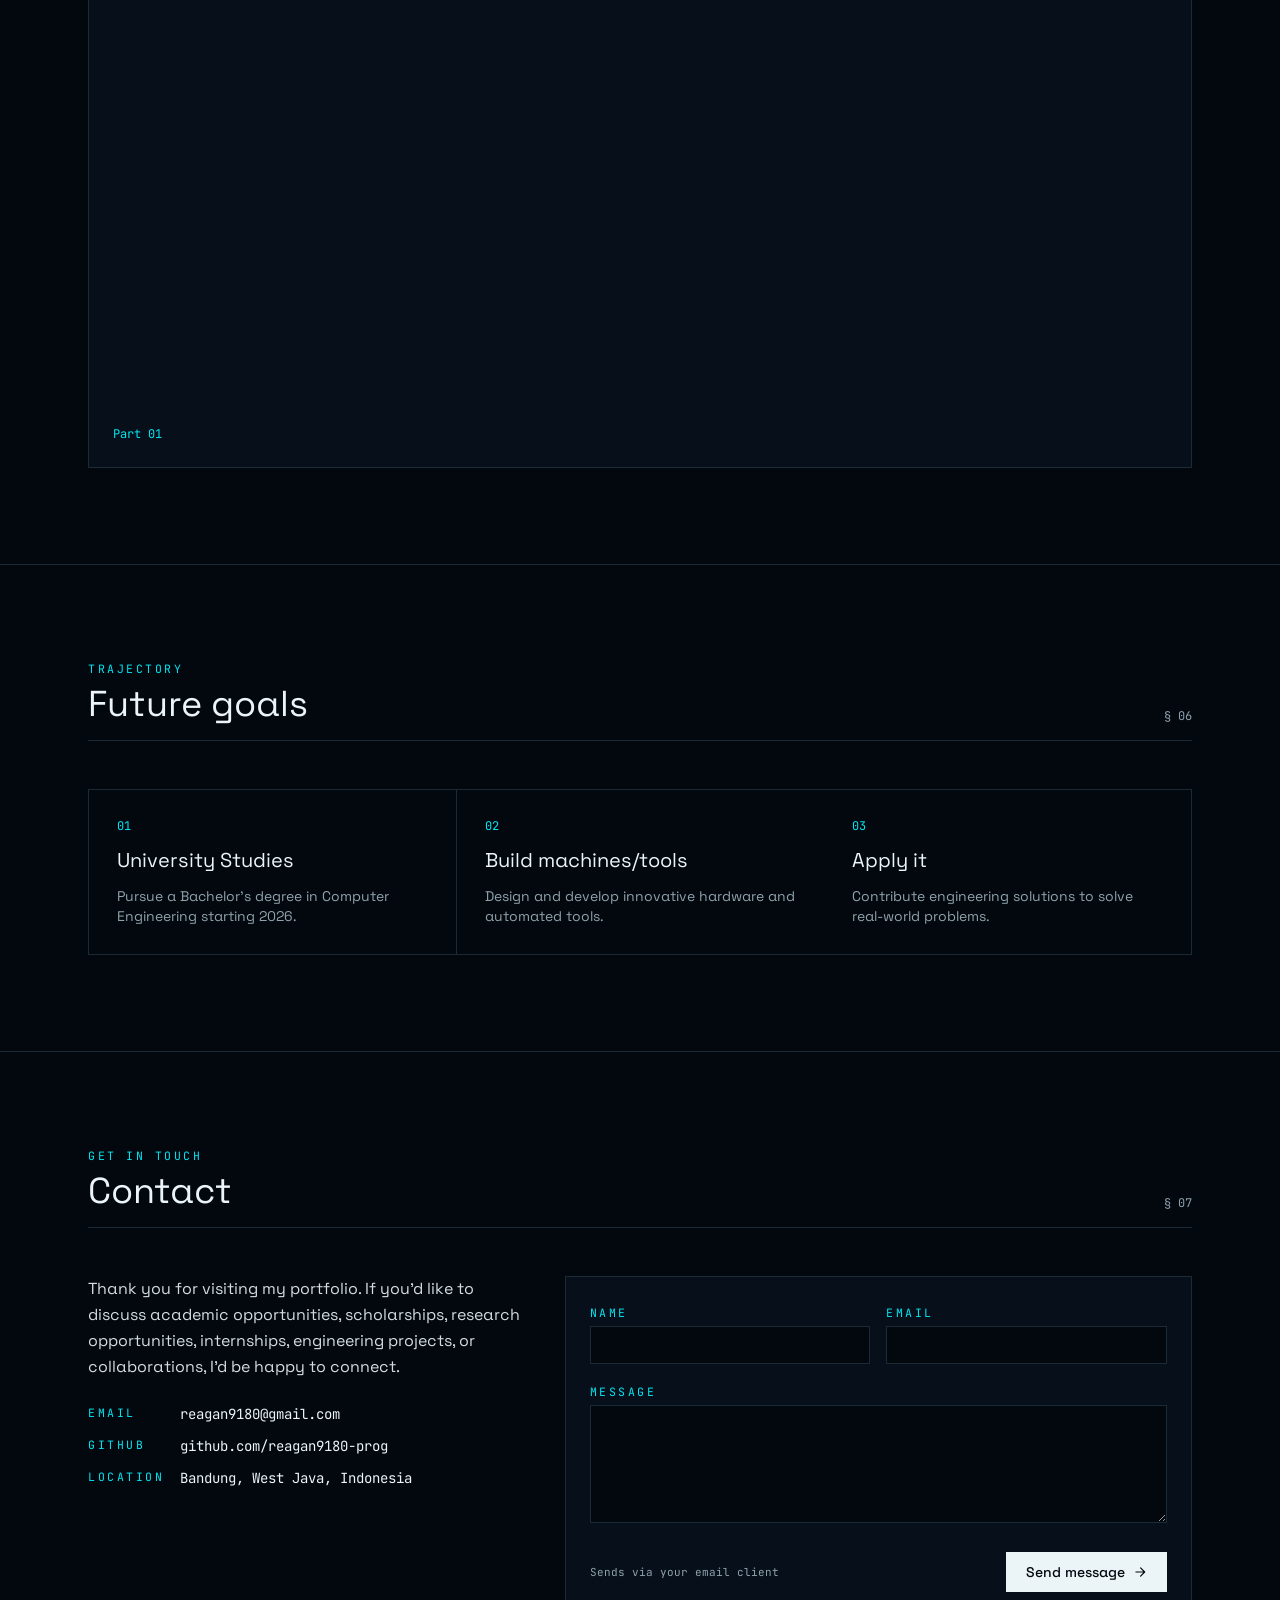
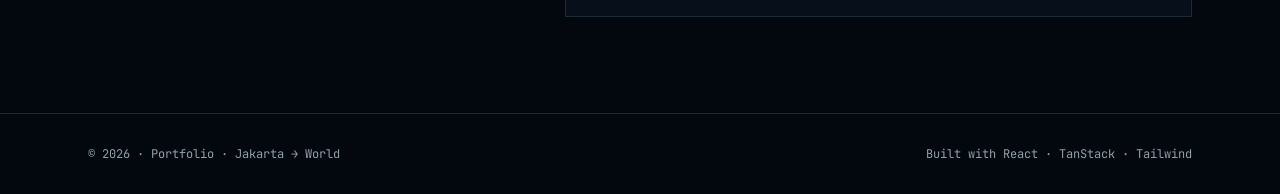
==== commit 89aa4f7c: "Update index.html" ====
--- a/index.html
+++ b/index.html
@@ -65,7 +65,7 @@
         <div class="relative mx-auto max-w-6xl px-6 pb-24 pt-20 md:pb-32 md:pt-28">
           <p class="eyebrow caret animate-fade-up">Computer Engineering · Class of 2027</p>
           <h1 class="mt-5 max-w-4xl font-serif text-5xl font-semibold leading-[1.05] tracking-tight md:text-7xl animate-fade-up">
-            <span class="glitch" data-text="Aspiring Information">Aspiring Information</span><br>
+            <span class="glitch" data-text="Aspiring Computer">Aspiring Computer</span><br>
             <span class="text-sheen text-glow">Engineer.</span>
           </h1>
           <p class="mt-6 max-w-2xl text-base text-muted-foreground md:text-lg animate-fade-up">
@@ -119,7 +119,7 @@
           
           <div class="grid gap-10 md:grid-cols-12">
             <div class="md:col-span-7 space-y-5 text-base leading-relaxed text-foreground/90">
-              <p>I'm a Grade 12 student from Indonesia preparing to study <strong class="font-semibold">Computer Engineering</strong>[cite: 2]. My interest sits at the boundary between software and the physical systems it controls — how data moves, how processes connect, and how small pieces of code translate into real-world outcomes.</p>
+              <p>I'm a Grade 12 student from Indonesia preparing to study <strong class="font-semibold">Computer Engineering</strong>. My interest sits at the boundary between software and the physical systems it controls — how data moves, how processes connect, and how small pieces of code translate into real-world outcomes.</p>
               <p>Most of what I know I taught myself, starting with Python in school and expanding into web development through projects. I'm drawn to <strong class="font-semibold">software systems, hardware building, and applied problem solving</strong> — the kind of work that requires both rigor and creativity.</p>
               <p>Outside coursework, I co-founded a small custom clothing business with friends. I built the website, the order intake flow, and the email automation around it. The website has assisted in making a total profit of 1 million rupiah. The technical part was modest; the lesson was not — I learned what it means to ship something real that other people depend on.</p>
             </div>
@@ -133,7 +133,7 @@
                   </li>
                   <li class="flex items-baseline justify-between gap-4 border-b border-rule/60 pb-2 last:border-0 last:pb-0">
                     <span class="eyebrow">Focus</span>
-                    <span class="text-right font-mono text-xs text-foreground">Software systems &amp; data</span>
+                    <span class="text-right font-mono text-xs text-foreground">Software systems &amp; hardware building</span>
                   </li>
                   <li class="flex items-baseline justify-between gap-4 border-b border-rule/60 pb-2 last:border-0 last:pb-0">
                     <span class="eyebrow">Building</span>
@@ -173,7 +173,7 @@
                   <div>
                     <p class="font-mono text-xs text-muted-foreground">Senior High School</p>
                     <h3 class="mt-1 font-serif text-xl">Grade 12 · International Stream</h3>
-                    <p class="mt-1 text-sm text-muted-foreground">Jakarta, Indonesia</p>
+                    <p class="mt-1 text-sm text-muted-foreground">Bandung, Indonesia</p>
                   </div>
                   <span class="font-mono text-xs text-muted-foreground">2024 — 2027</span>
                 </div>
@@ -256,8 +256,8 @@
                 <ul class="mt-4 space-y-2">
                   <li class="flex items-center gap-2 text-sm"><span class="font-mono text-xs text-accent">›</span>Git &amp; GitHub</li>
                   <li class="flex items-center gap-2 text-sm"><span class="font-mono text-xs text-accent">›</span>VS Code</li>
-                  <li class="flex items-center gap-2 text-sm"><span class="font-mono text-xs text-accent">›</span>Linux CLI</li>
-                  <li class="flex items-center gap-2 text-sm"><span class="font-mono text-xs text-accent">›</span>Figma</li>
+                  <li class="flex items-center gap-2 text-sm"><span class="font-mono text-xs text-accent">›</span>Atom</li>
+                  <li class="flex items-center gap-2 text-sm"><span class="font-mono text-xs text-accent">›</span>Netbean</li>
                 </ul>
               </div>
             </div>
@@ -364,7 +364,7 @@
                   <span class="font-mono text-xs text-muted-foreground">2025 — Present</span>
                 </div>
                 <p class="mt-1 text-sm text-muted-foreground">Custom clothing startup</p>
-                <p class="mt-3 max-w-2xl text-sm text-foreground/90">Co-founded a small custom clothing brand with friends. Built and maintain the website, order intake flow, and email automation. Handle the technical operations end-to-end.</p>
+                <p class="mt-3 max-w-2xl text-sm text-foreground/90">Co-founded a custom apparel brand with a team of friends, managing all technical operations end-to-end. Designed, developed, and maintained the e-commerce website, built automated order intake flows, and configured targeted email automation systems to streamline customer communications and sales processes. Successfully scaled technical infrastructure and digital channels to generate over 1 million in total profit.</p>
               </li>
             </div>
             
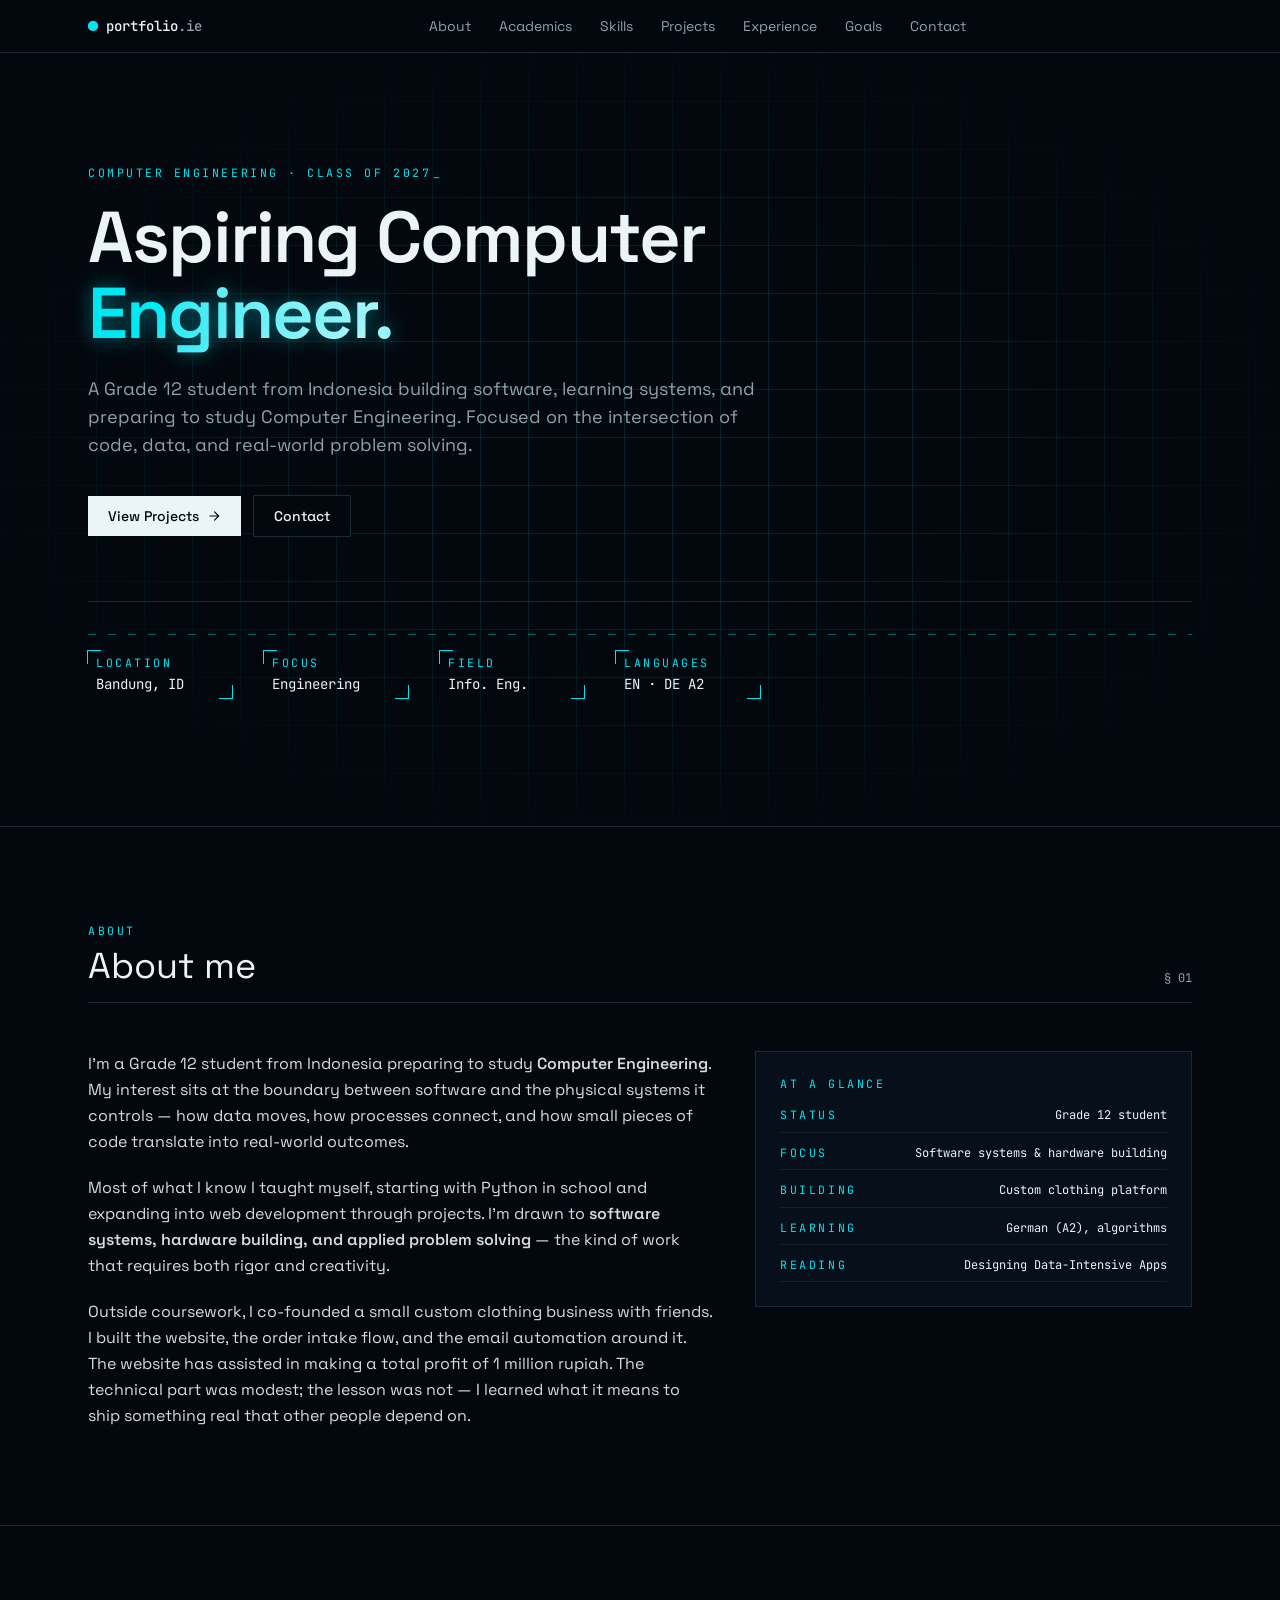
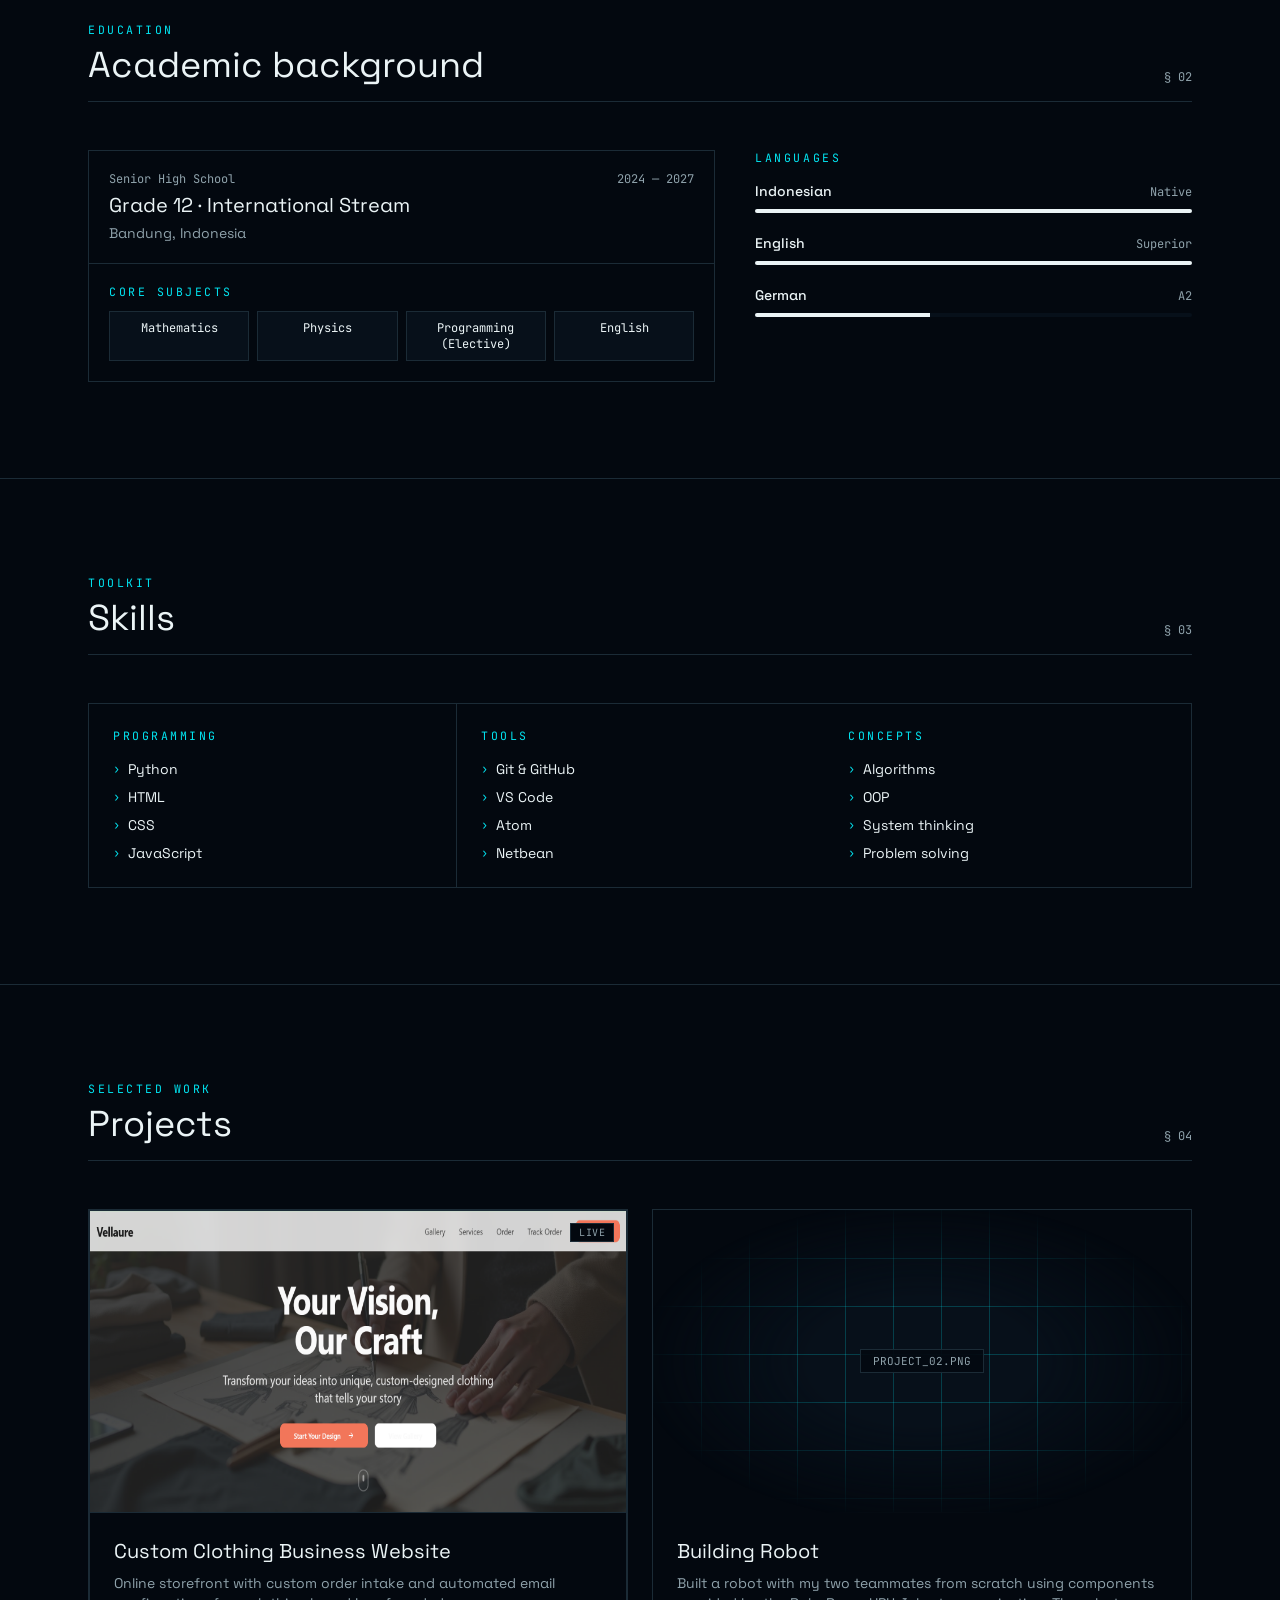
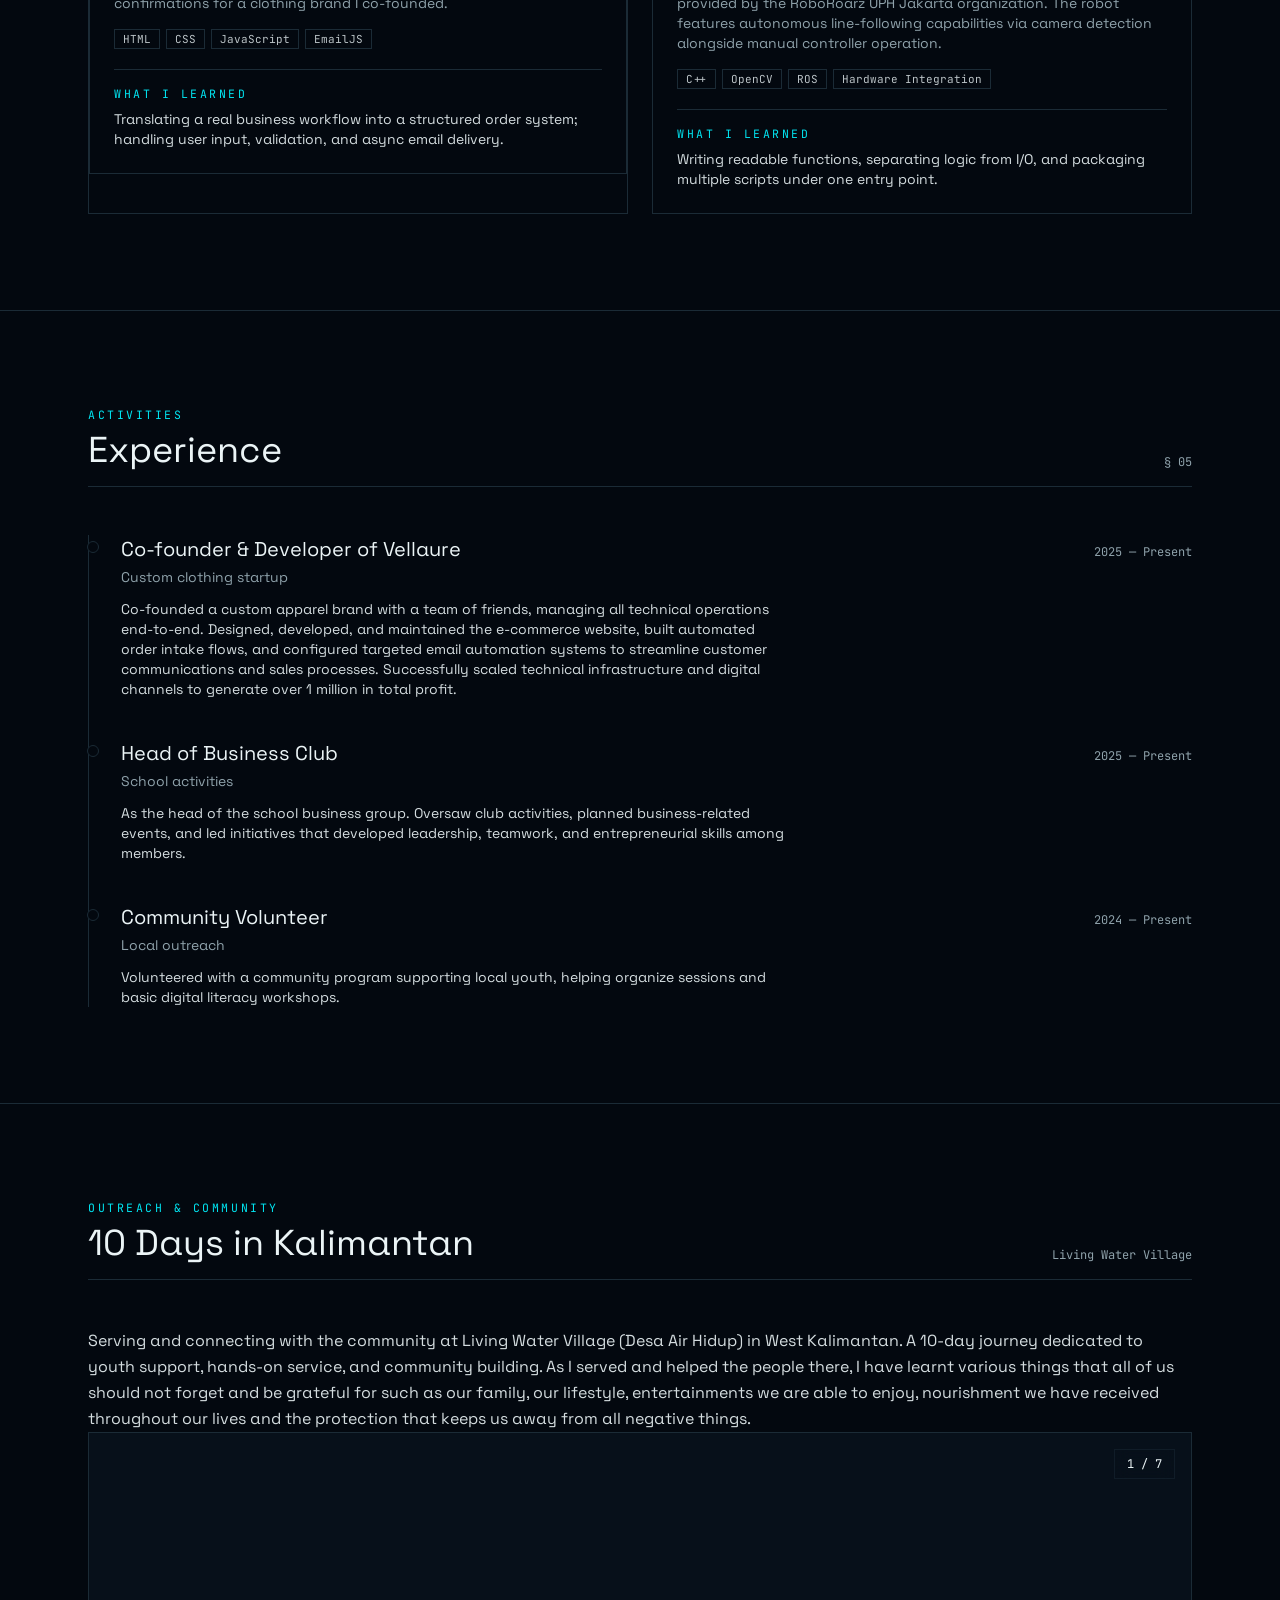
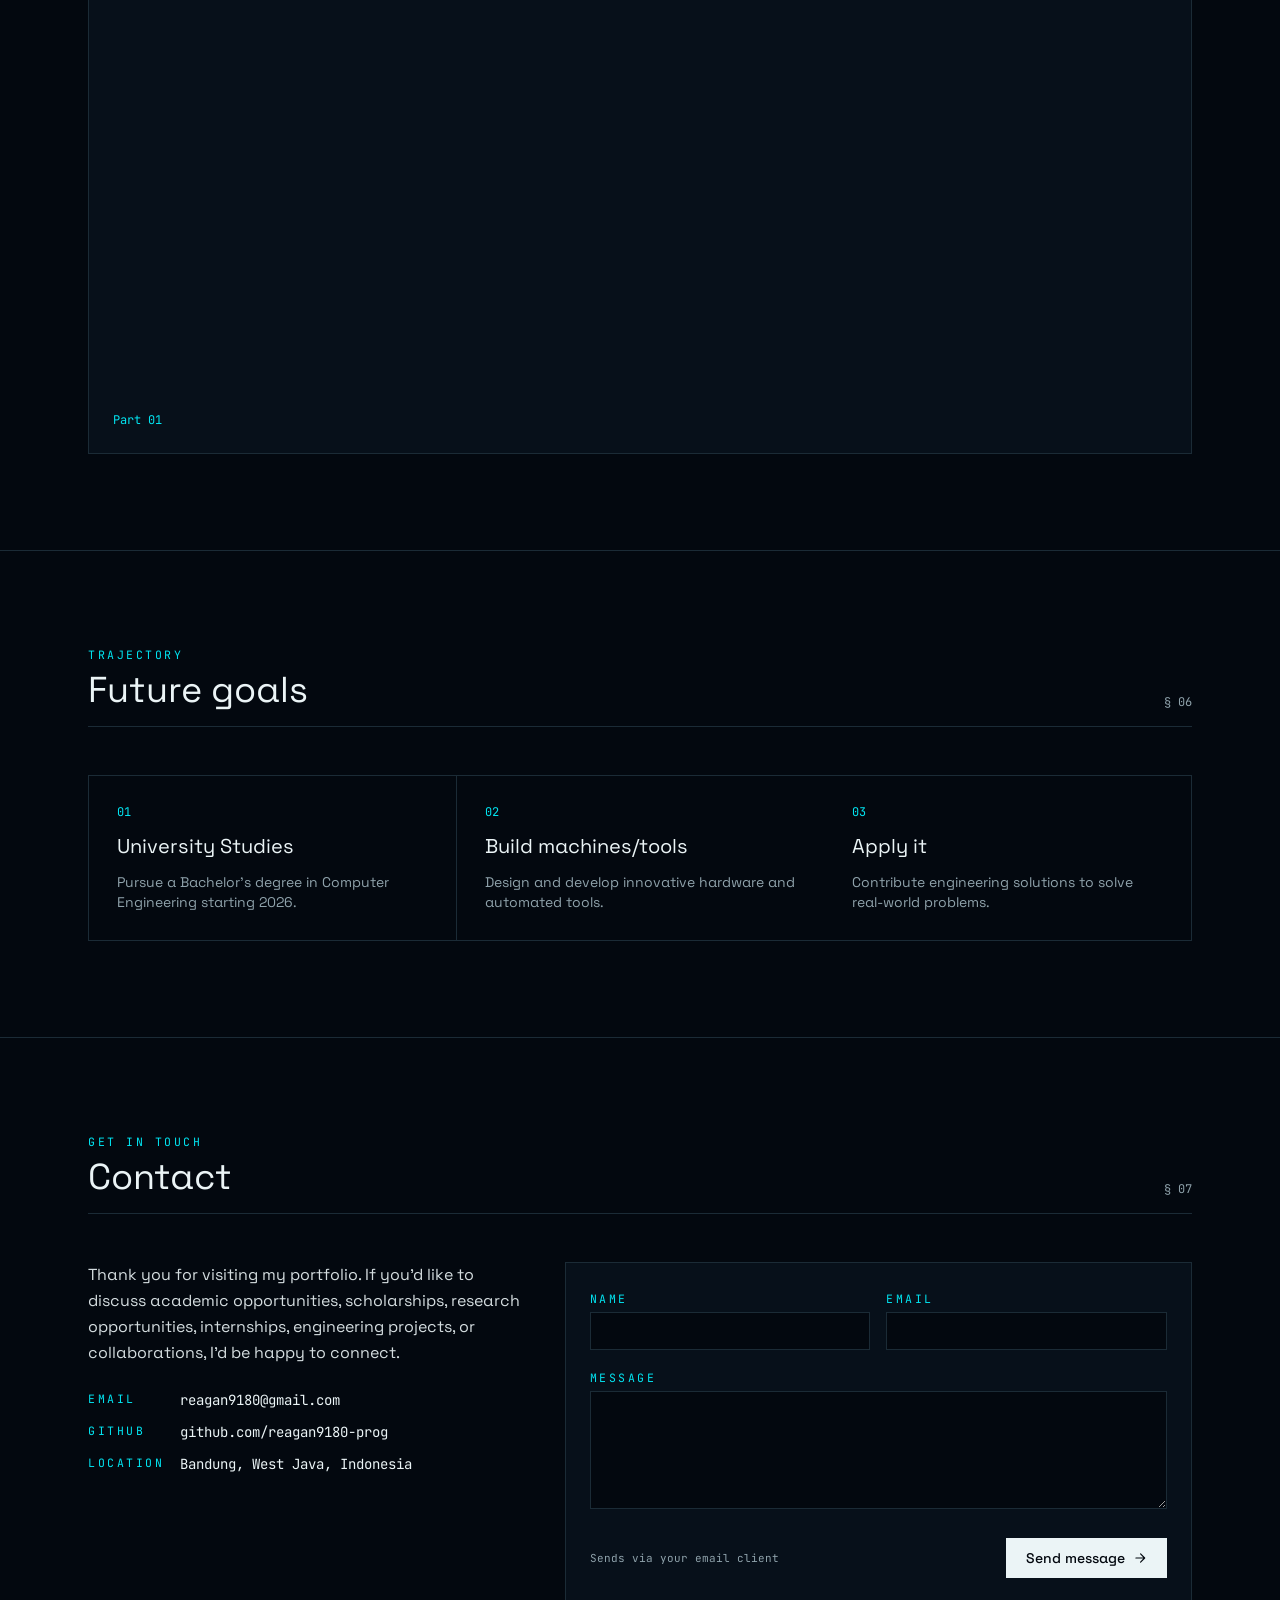
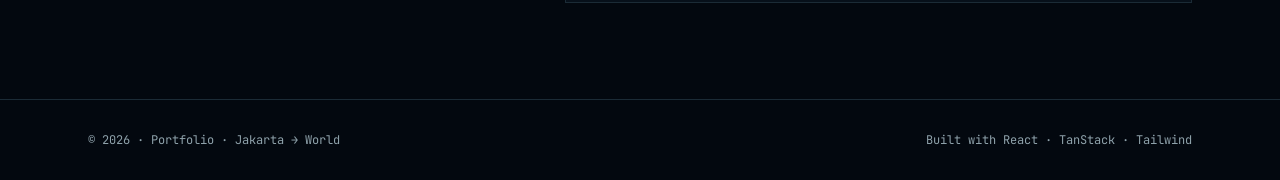
==== commit ba16c9ee: "Update index.html" ====
--- a/index.html
+++ b/index.html
@@ -43,12 +43,6 @@
         </nav>
         
         <div class="flex items-center gap-2">
-          <button aria-label="Toggle theme" class="rounded-sm border border-border p-2 text-muted-foreground transition hover:text-foreground">
-            <svg width="16" height="16" viewBox="0 0 24 24" fill="none" stroke="currentColor" stroke-width="2" stroke-linecap="round" stroke-linejoin="round">
-              <circle cx="12" cy="12" r="4"></circle>
-              <path d="M12 2v2M12 20v2M4.93 4.93l1.41 1.41M17.66 17.66l1.41 1.41M2 12h2M20 12h2M4.93 19.07l1.41-1.41M17.66 6.34l1.41-1.41"></path>
-            </svg>
-          </button>
           <button aria-label="Toggle menu" class="rounded-sm border border-border p-2 md:hidden">
             <svg width="16" height="16" viewBox="0 0 24 24" fill="none" stroke="currentColor" stroke-width="2" stroke-linecap="round">
               <path d="M4 6h16M4 12h16M4 18h16"></path>
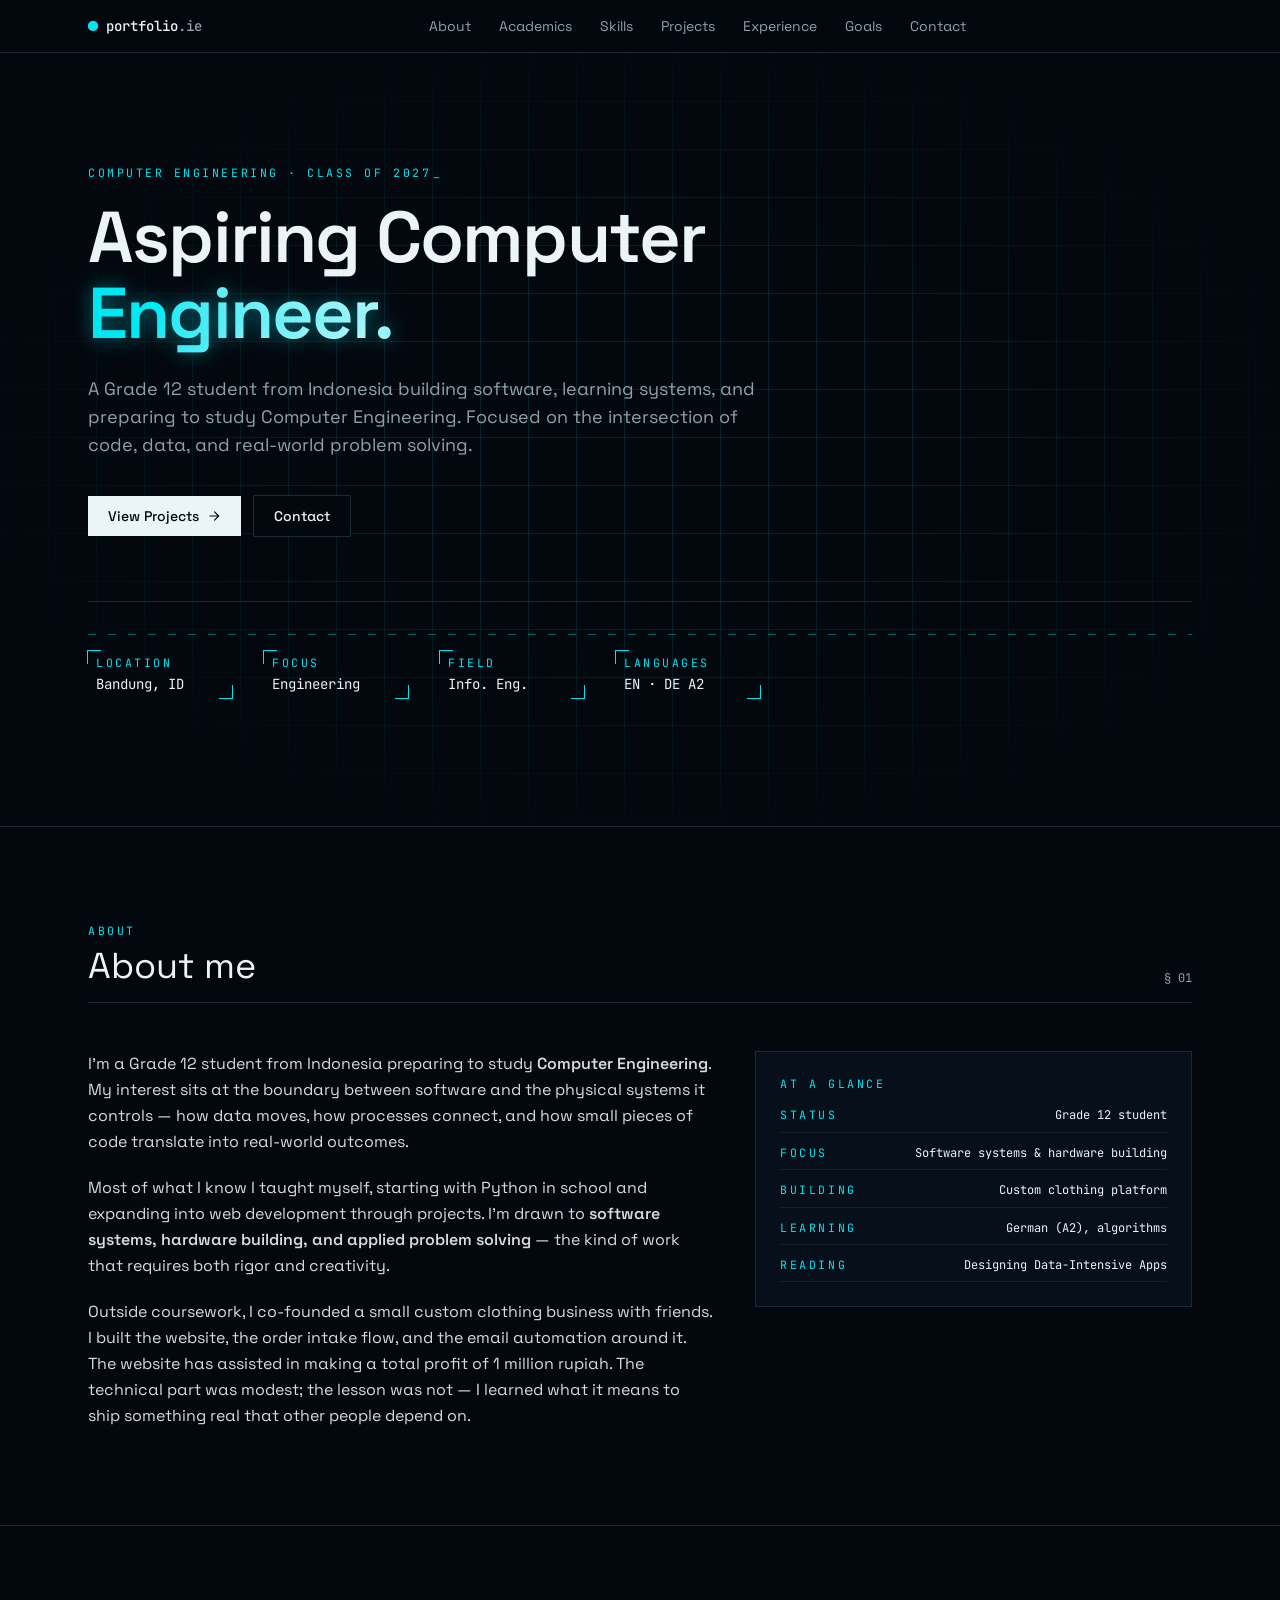
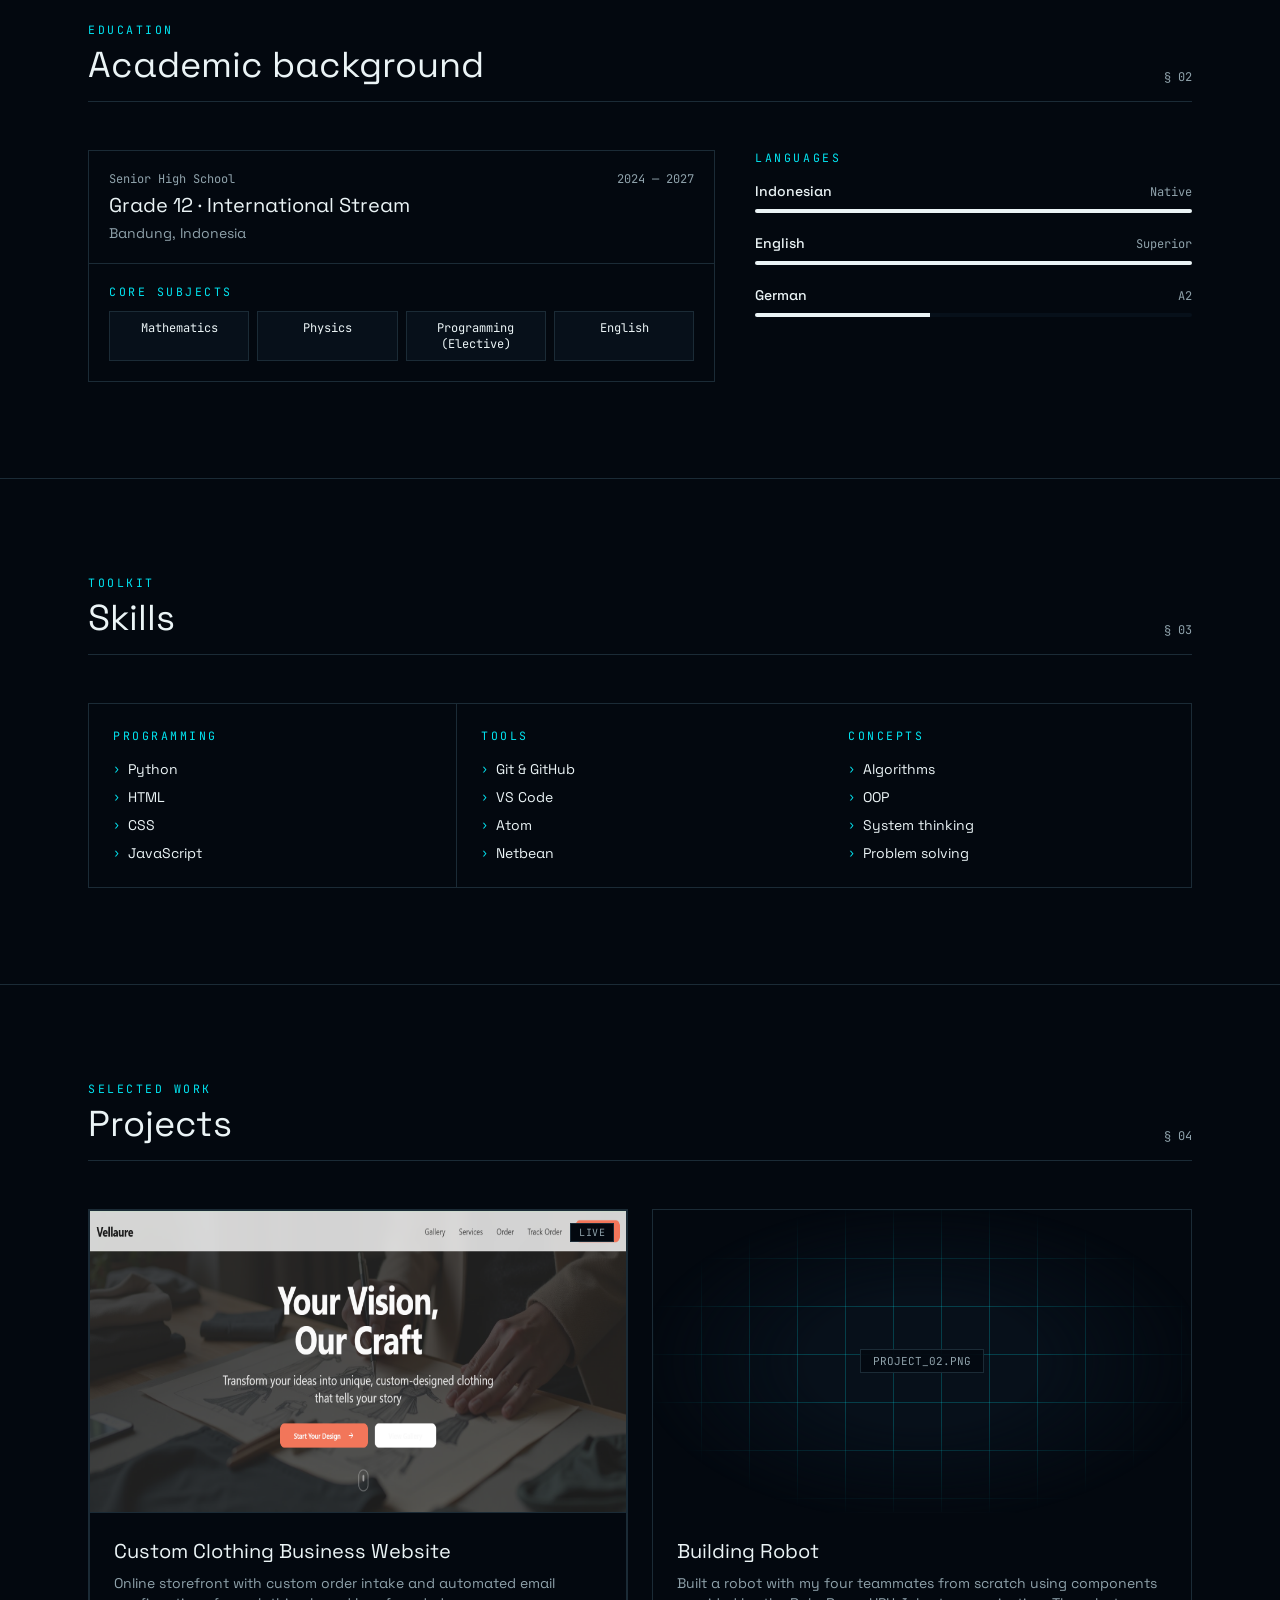
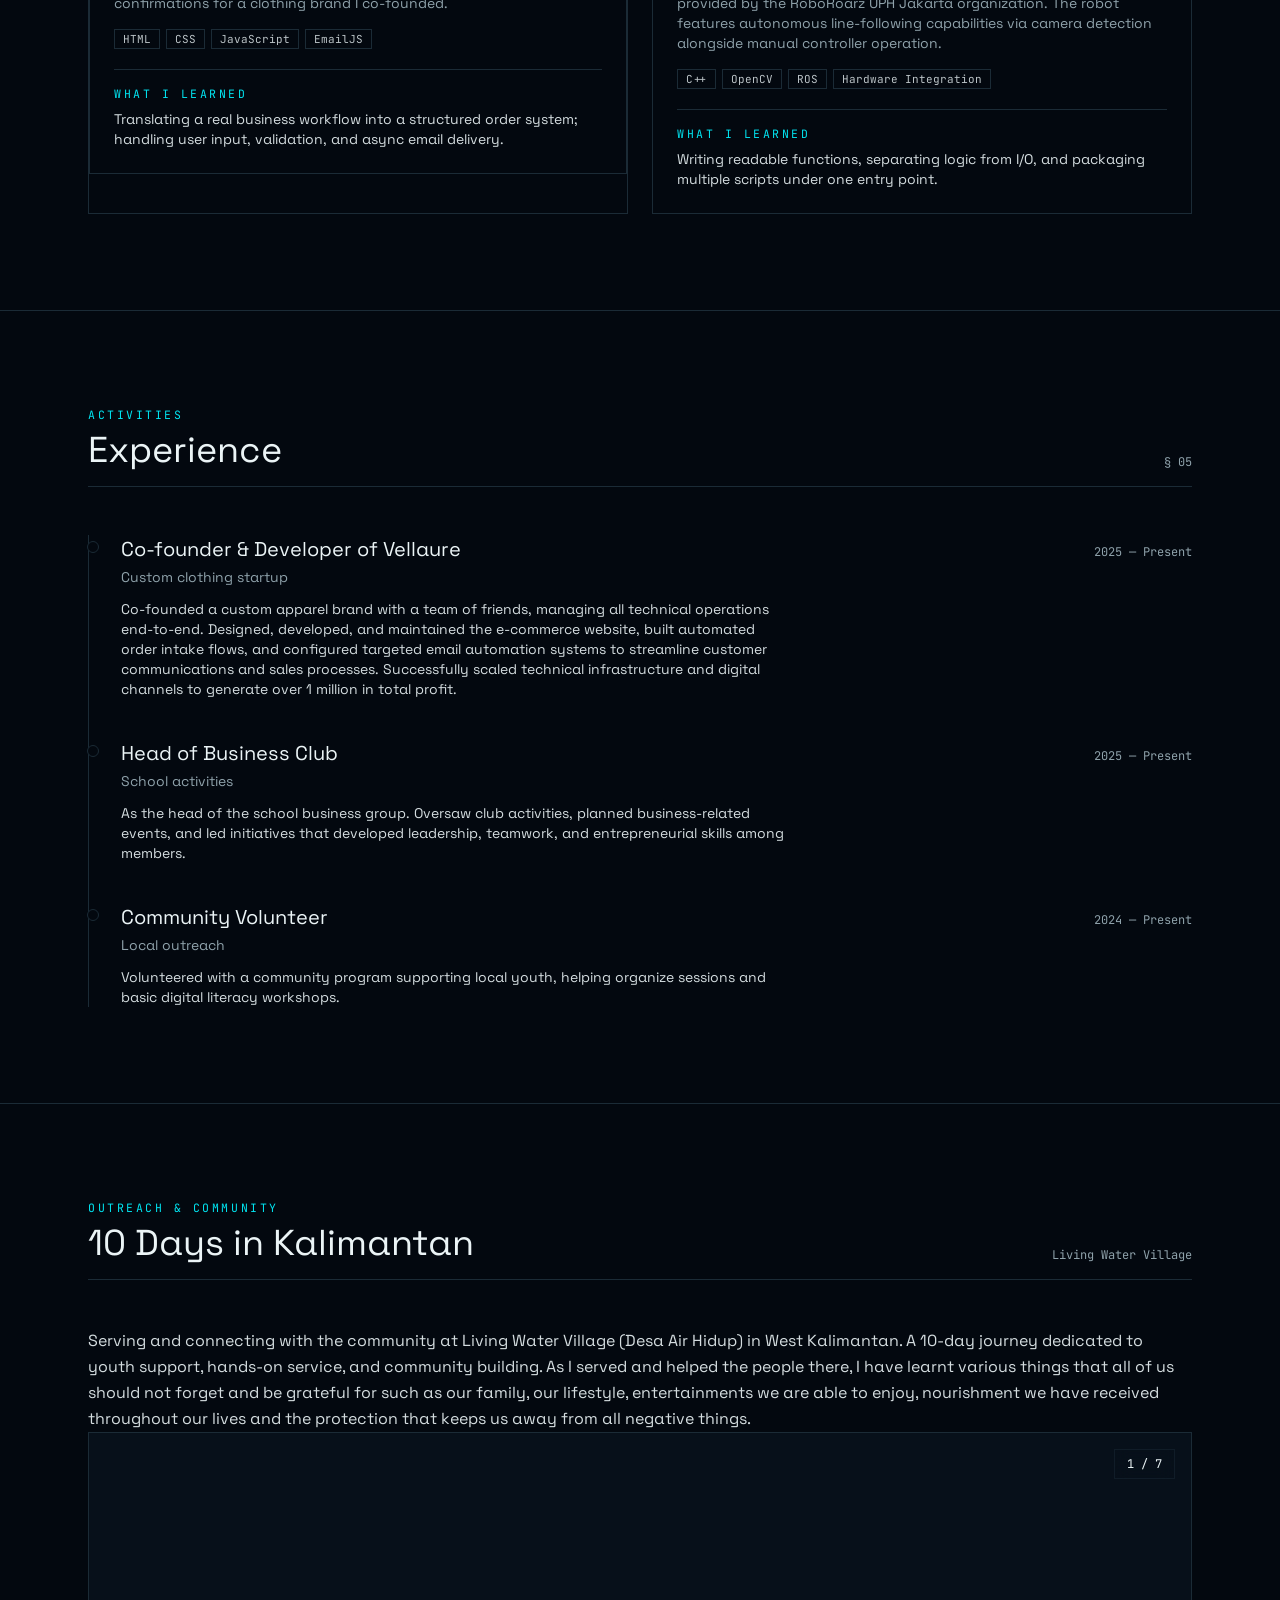
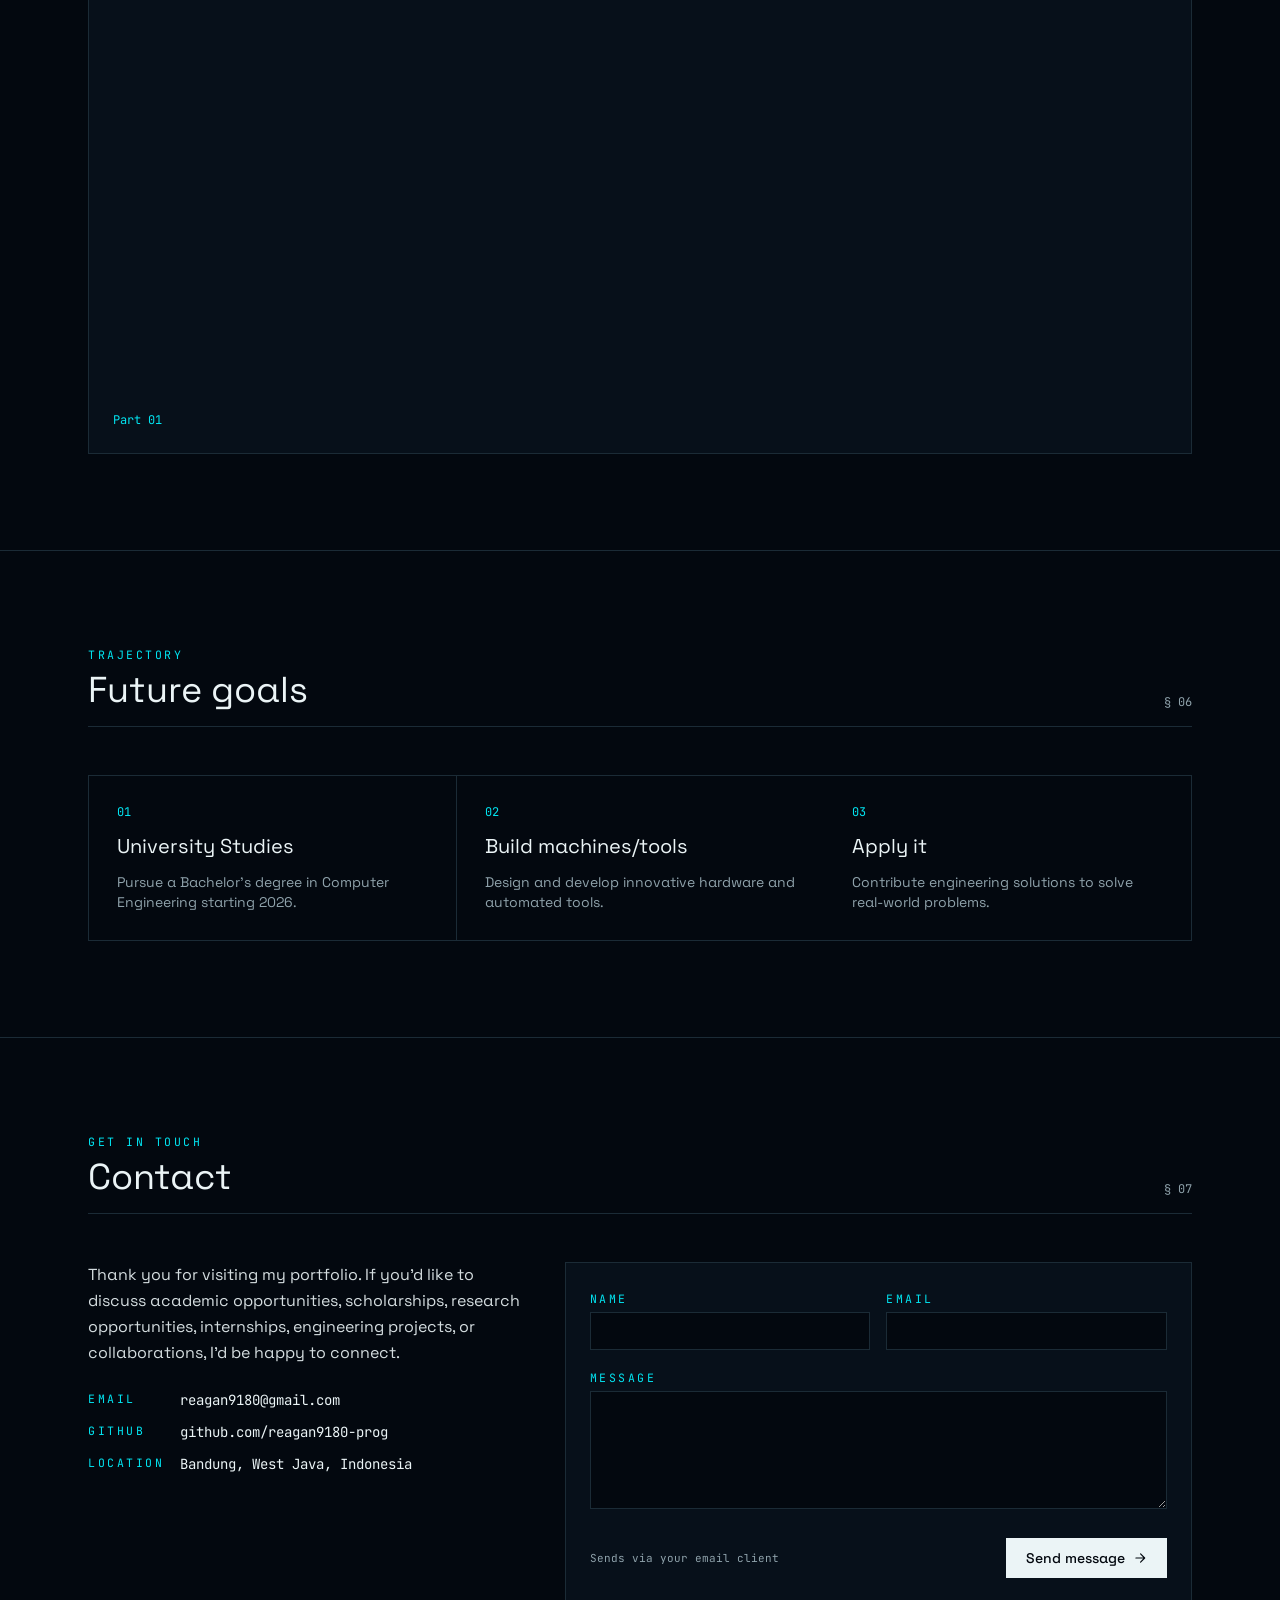
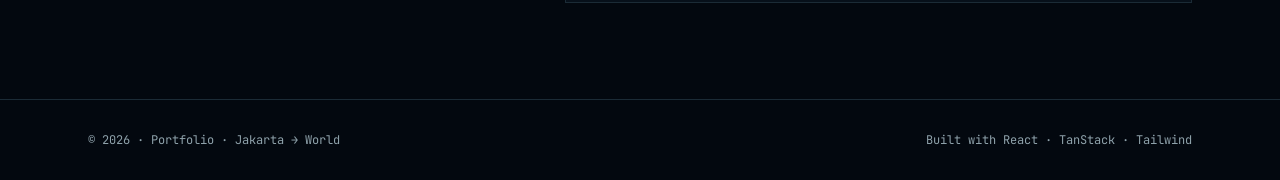
==== commit 6ac56136: "Update index.html" ====
--- a/index.html
+++ b/index.html
@@ -319,7 +319,7 @@
                 </div>
                 <div class="flex flex-1 flex-col p-6">
                   <h3 class="font-serif text-xl">Building Robot</h3>
-                  <p class="mt-2 text-sm text-muted-foreground">Built a robot with my two teammates from scratch using components provided by the RoboRoarz UPH Jakarta organization. The robot features autonomous line-following capabilities via camera detection alongside manual controller operation.</p>
+                  <p class="mt-2 text-sm text-muted-foreground">Built a robot with my four teammates from scratch using components provided by the RoboRoarz UPH Jakarta organization. The robot features autonomous line-following capabilities via camera detection alongside manual controller operation.</p>
                   <div class="mt-4 flex flex-wrap gap-1.5">
                   <span class="rounded-sm border border-rule px-2 py-0.5 font-mono text-[11px] text-foreground/80">C++</span>
                   <span class="rounded-sm border border-rule px-2 py-0.5 font-mono text-[11px] text-foreground/80">OpenCV</span>
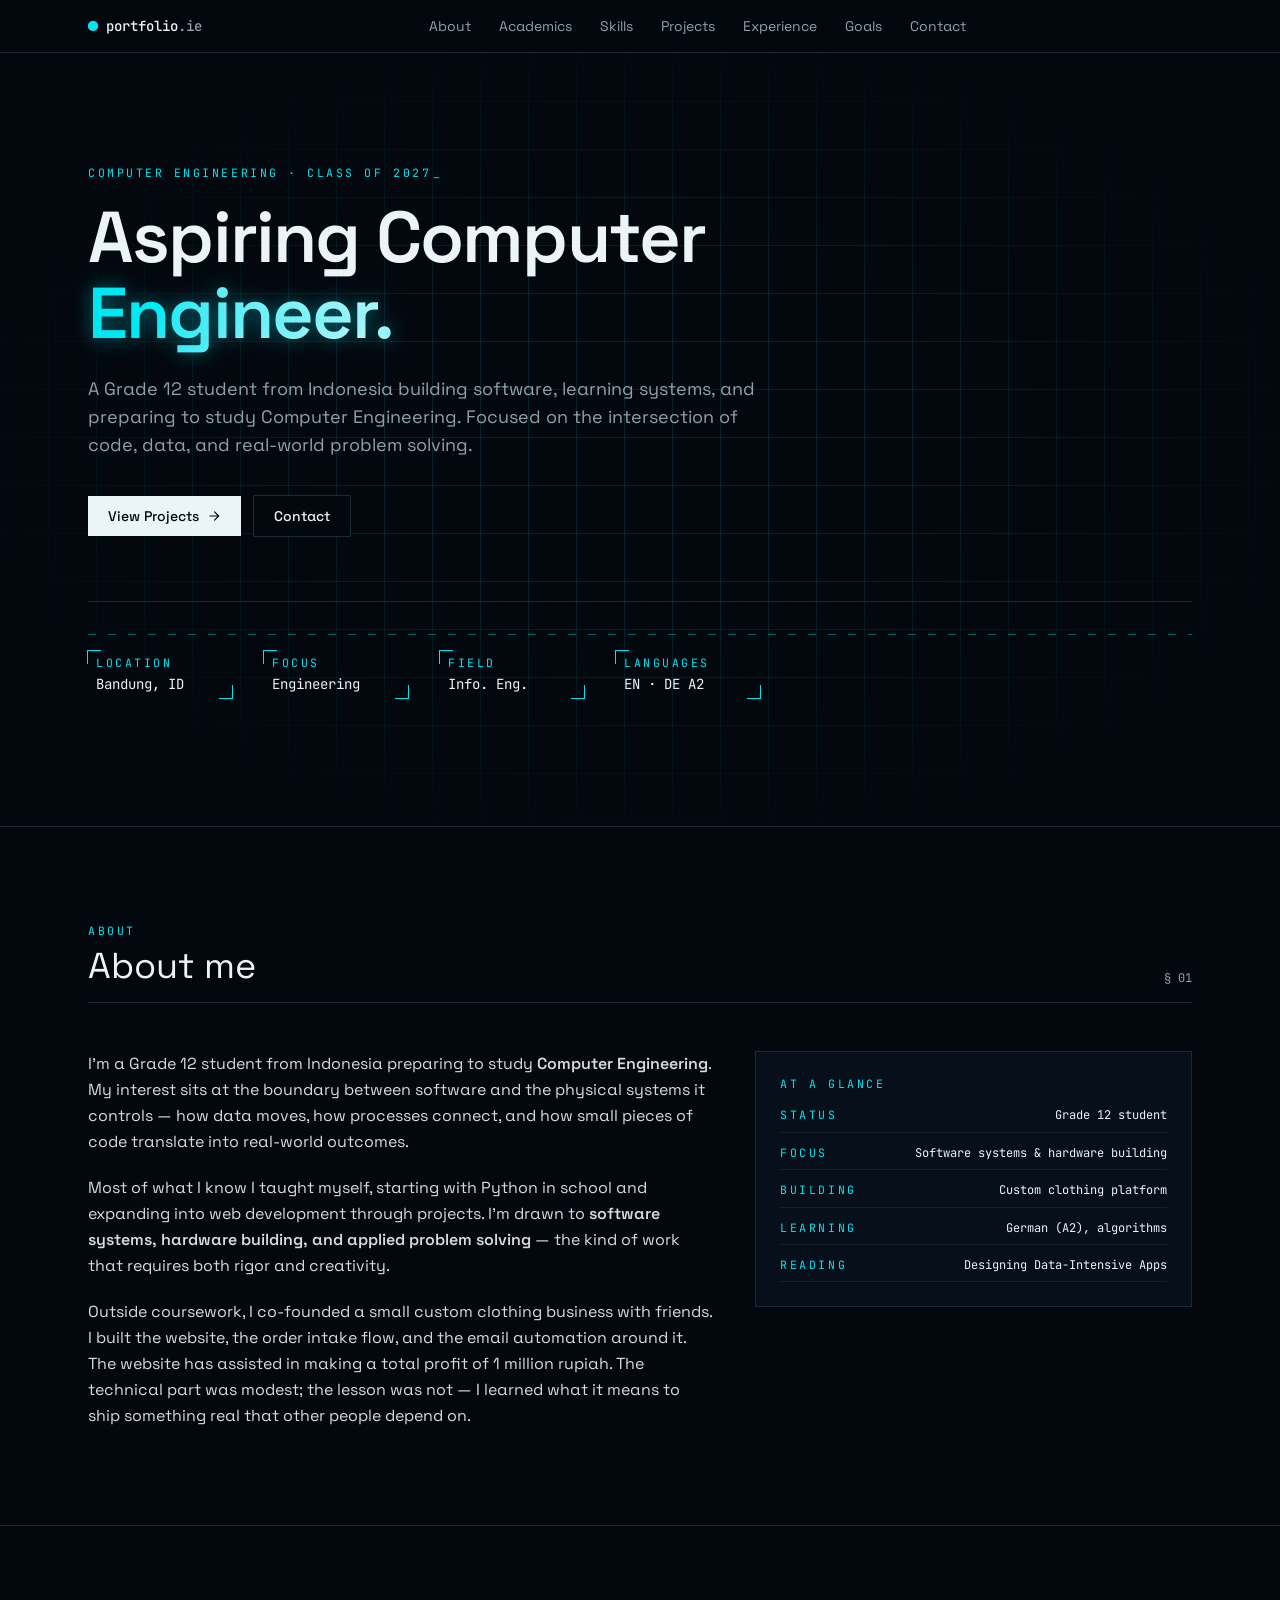
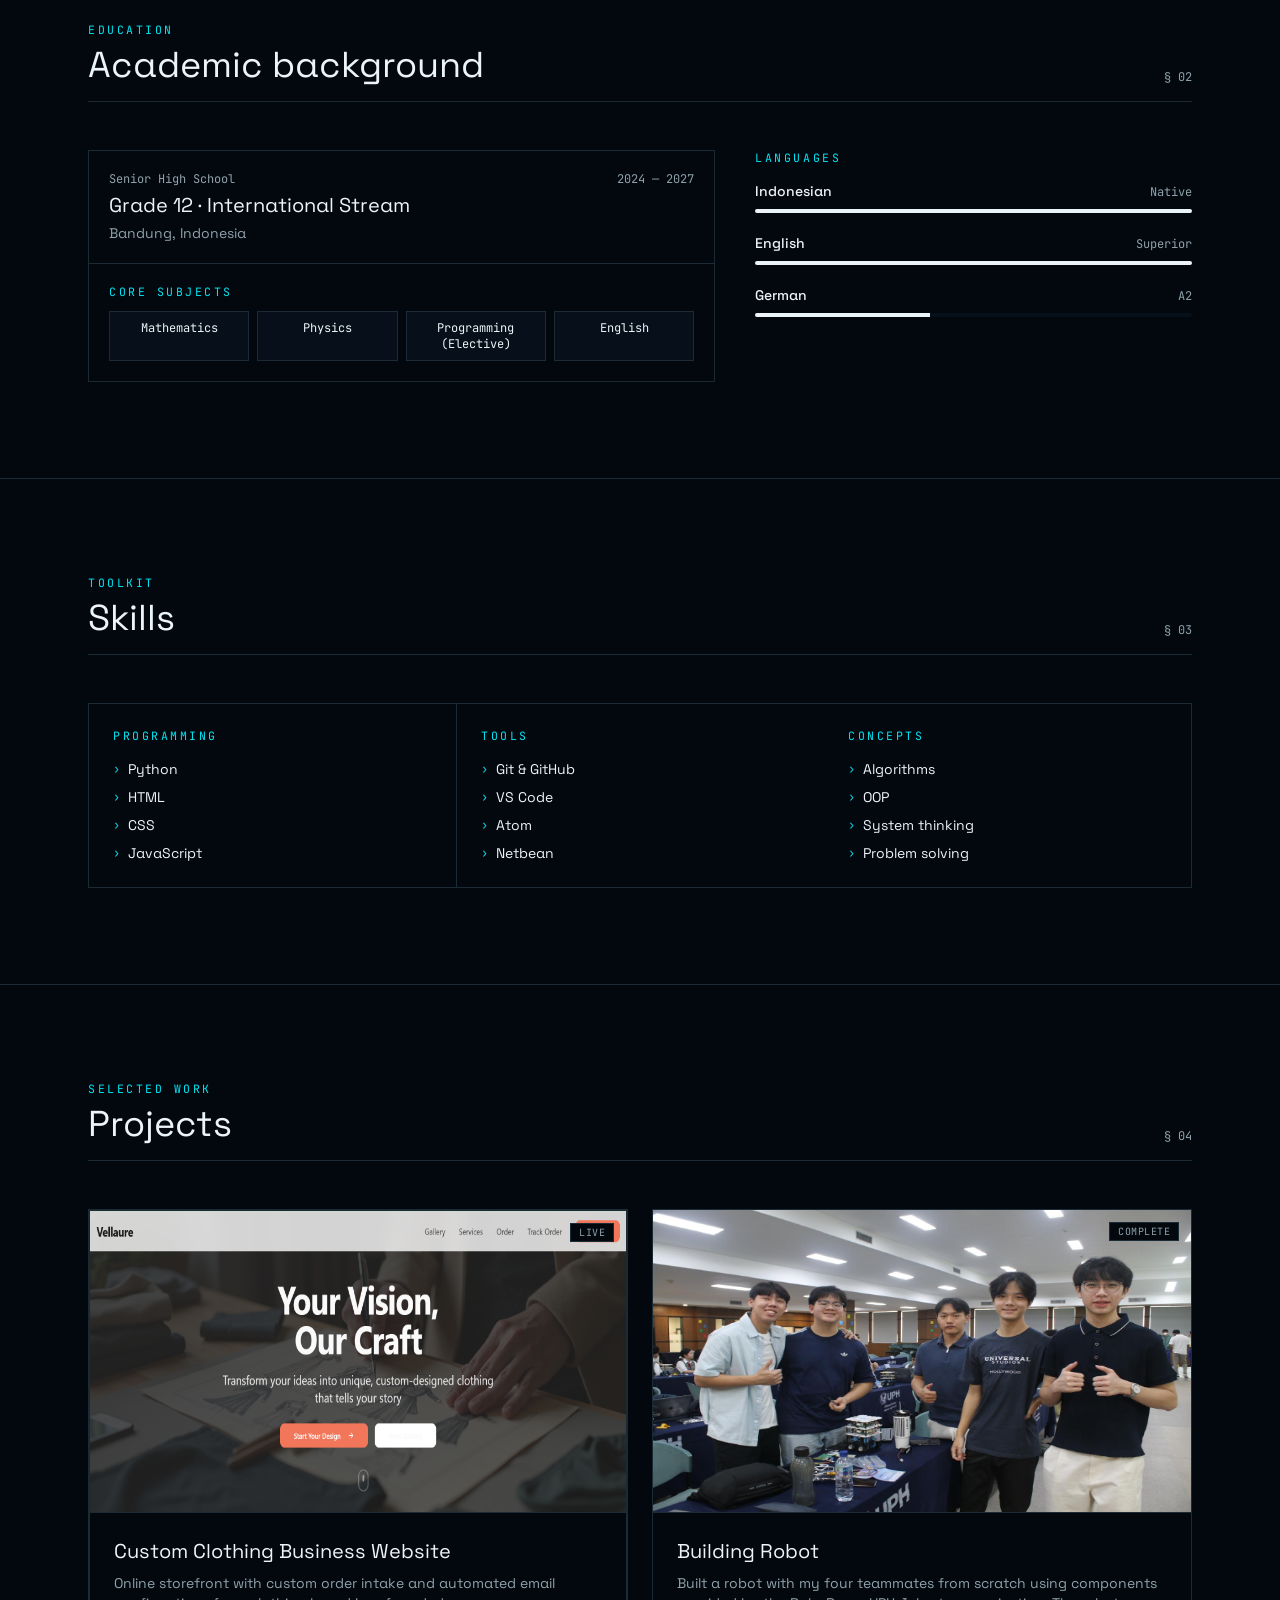
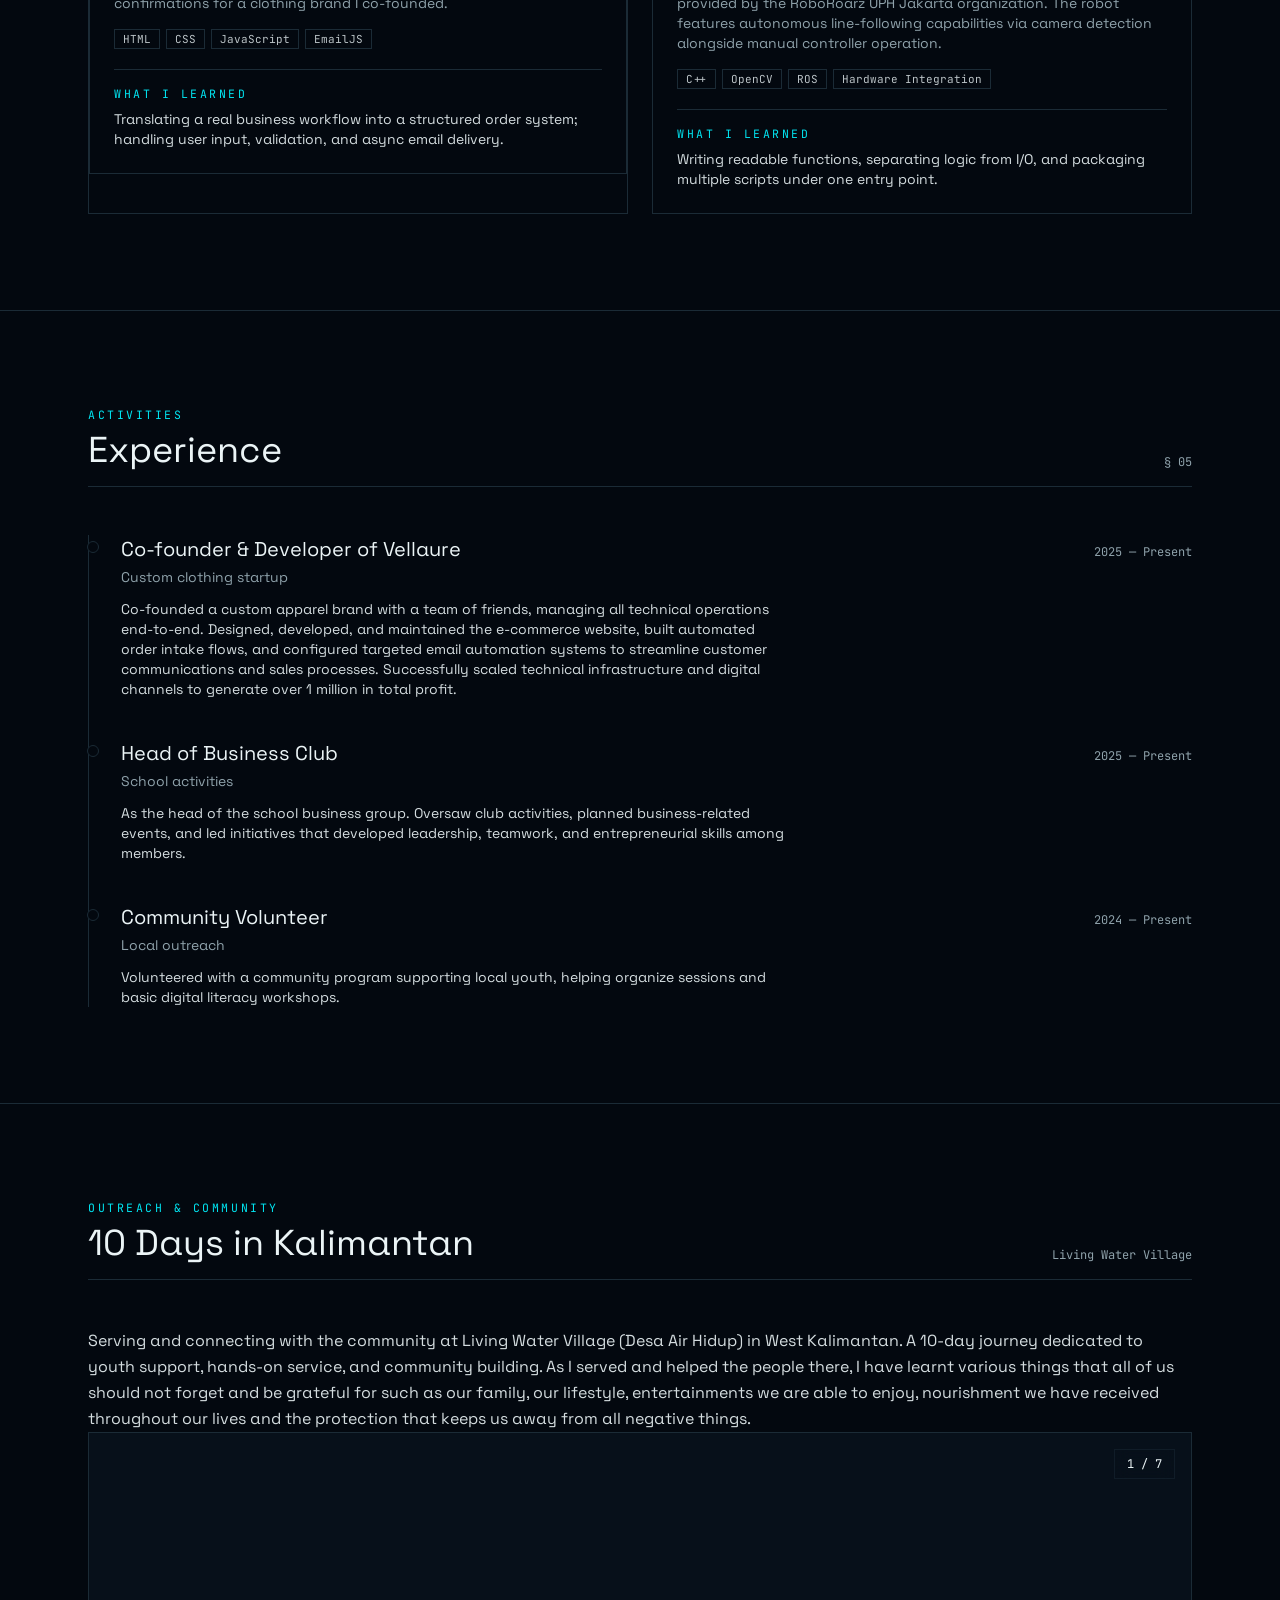
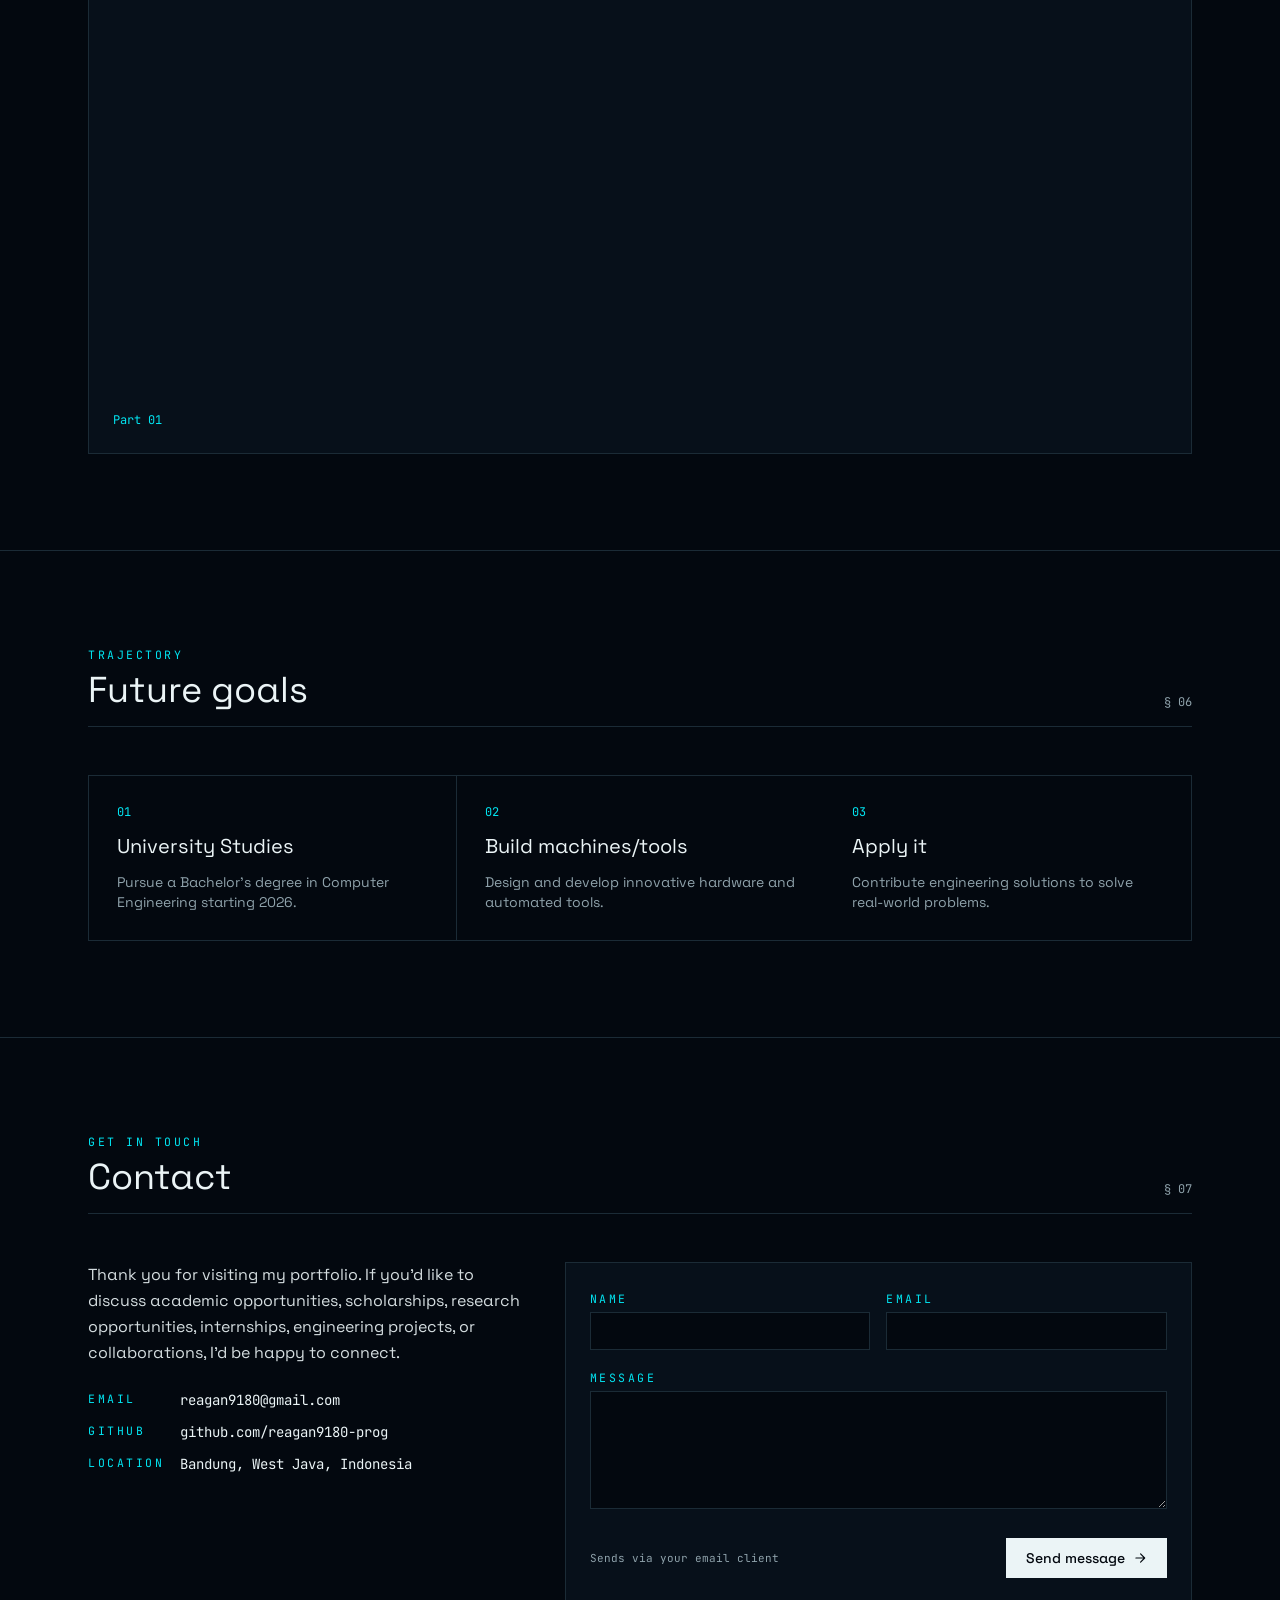
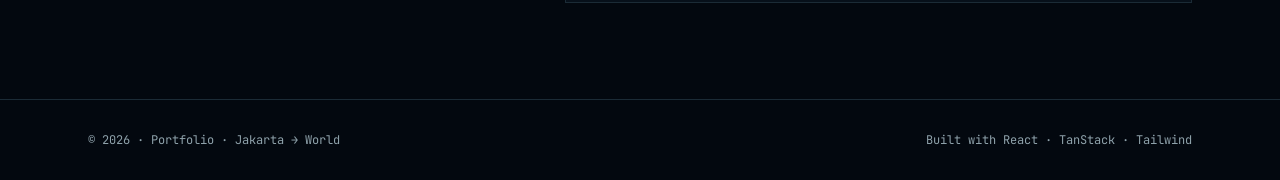
==== commit 2bc6b6dd: "Update index.html" ====
--- a/index.html
+++ b/index.html
@@ -310,11 +310,9 @@
             </div>
             
             <div class="reveal reveal-in" style="transition-delay:110ms">
-              <article class="group flex flex-col overflow-hidden rounded-sm border border-rule bg-background transition duration-500 hover:-translate-y-1 hover:border-accent/60 hover:shadow-[0_20px_60px_-20px_color-mix(in_oklab,var(--color-accent)_35%,transparent)]">
-                <div class="relative aspect-[16/9] overflow-hidden border-b border-rule bg-surface grid-bg">
-                  <div class="absolute inset-0 flex items-center justify-center">
-                    <div class="rounded-sm border border-rule bg-background/80 px-3 py-1 font-mono text-[11px] text-muted-foreground backdrop-blur">PROJECT_02.PNG</div>
-                  </div>
+              <article class="group flex flex-col overflow-hidden rounded-sm border border-background bg-background transition duration-500 hover:-translate-y-1 hover:border-accent/60 hover:shadow-[0_20px_60px_-20px_color-mix(in_oklab,var(--color-accent)_35%,transparent)]">
+                <div class="relative aspect-[16/9] overflow-hidden border-b border-rule bg-surface">
+                  <img src="./public/images/imgrobo.jpeg" alt="Building Robot" class="h-full w-full object-cover transition duration-500 group-hover:scale-105">
                   <span class="absolute right-3 top-3 rounded-sm border border-rule bg-background px-2 py-0.5 font-mono text-[10px] uppercase tracking-wider text-muted-foreground">Complete</span>
                 </div>
                 <div class="flex flex-1 flex-col p-6">
